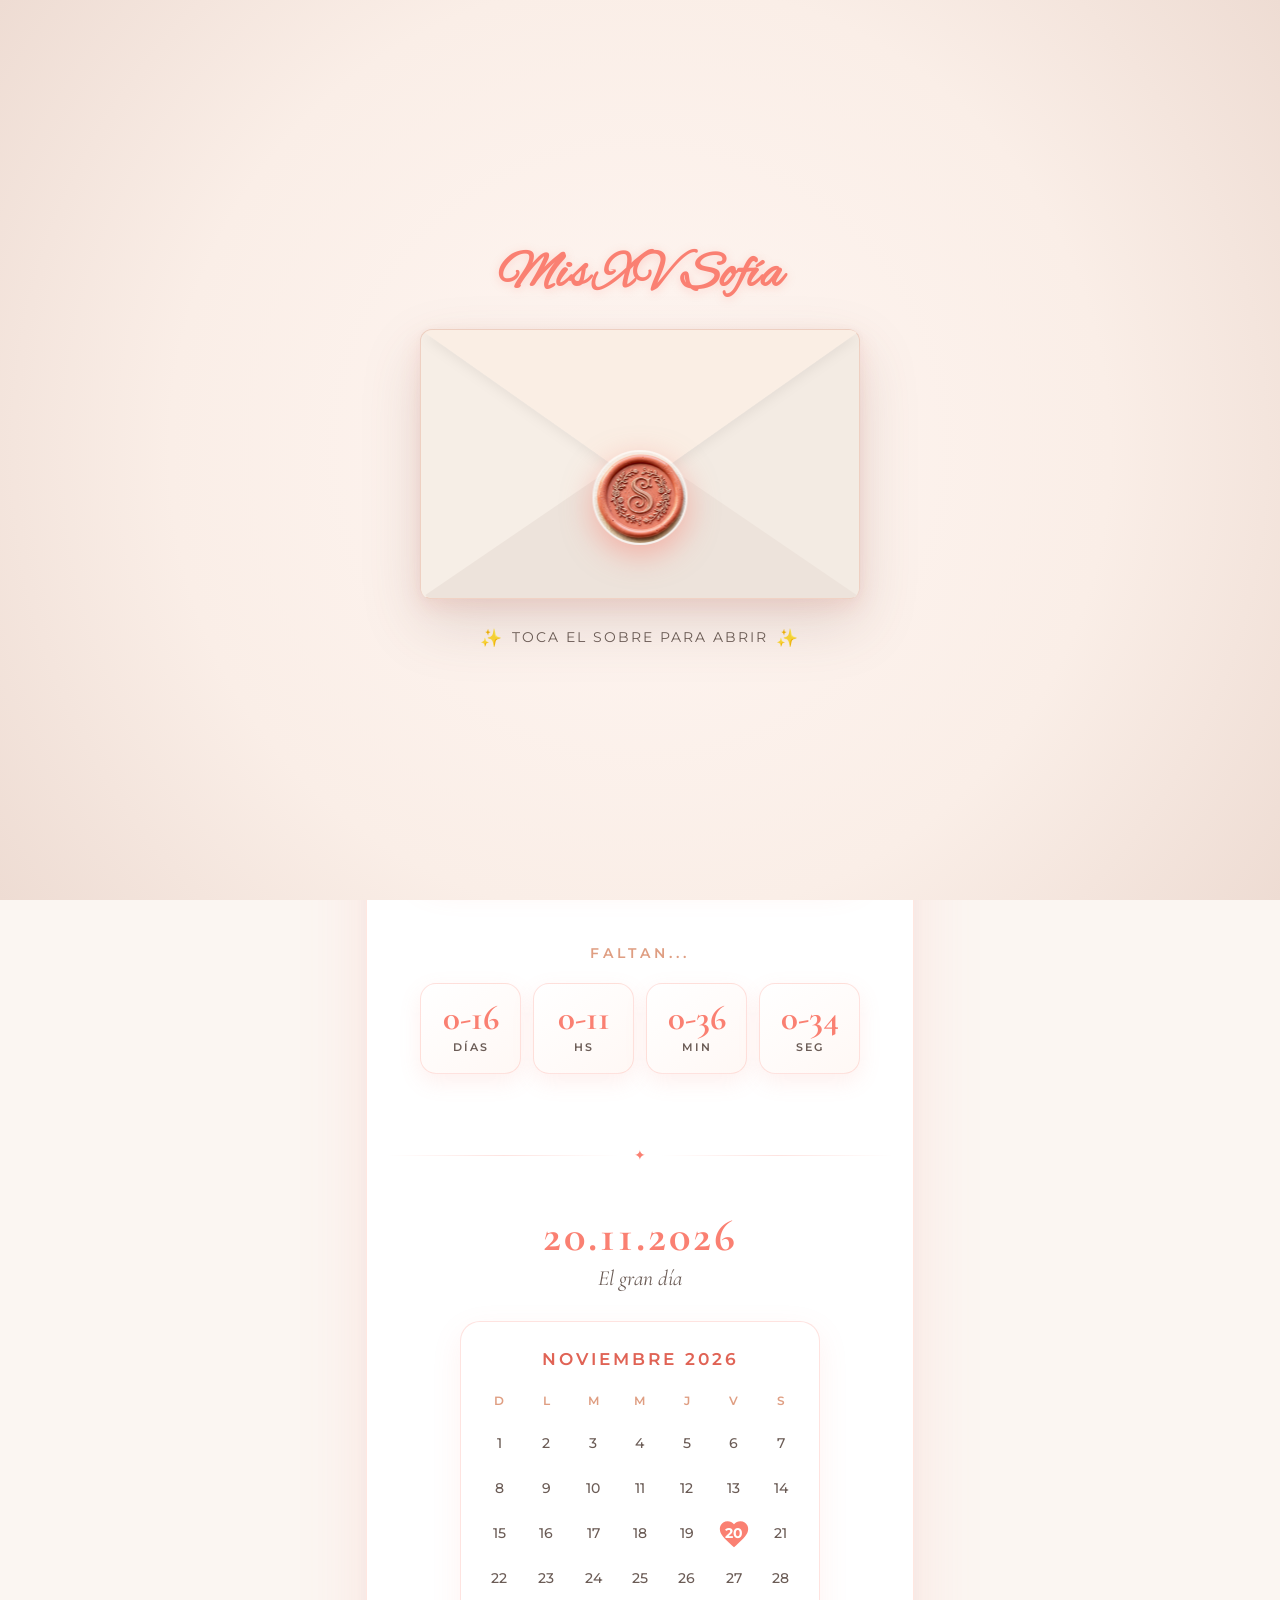
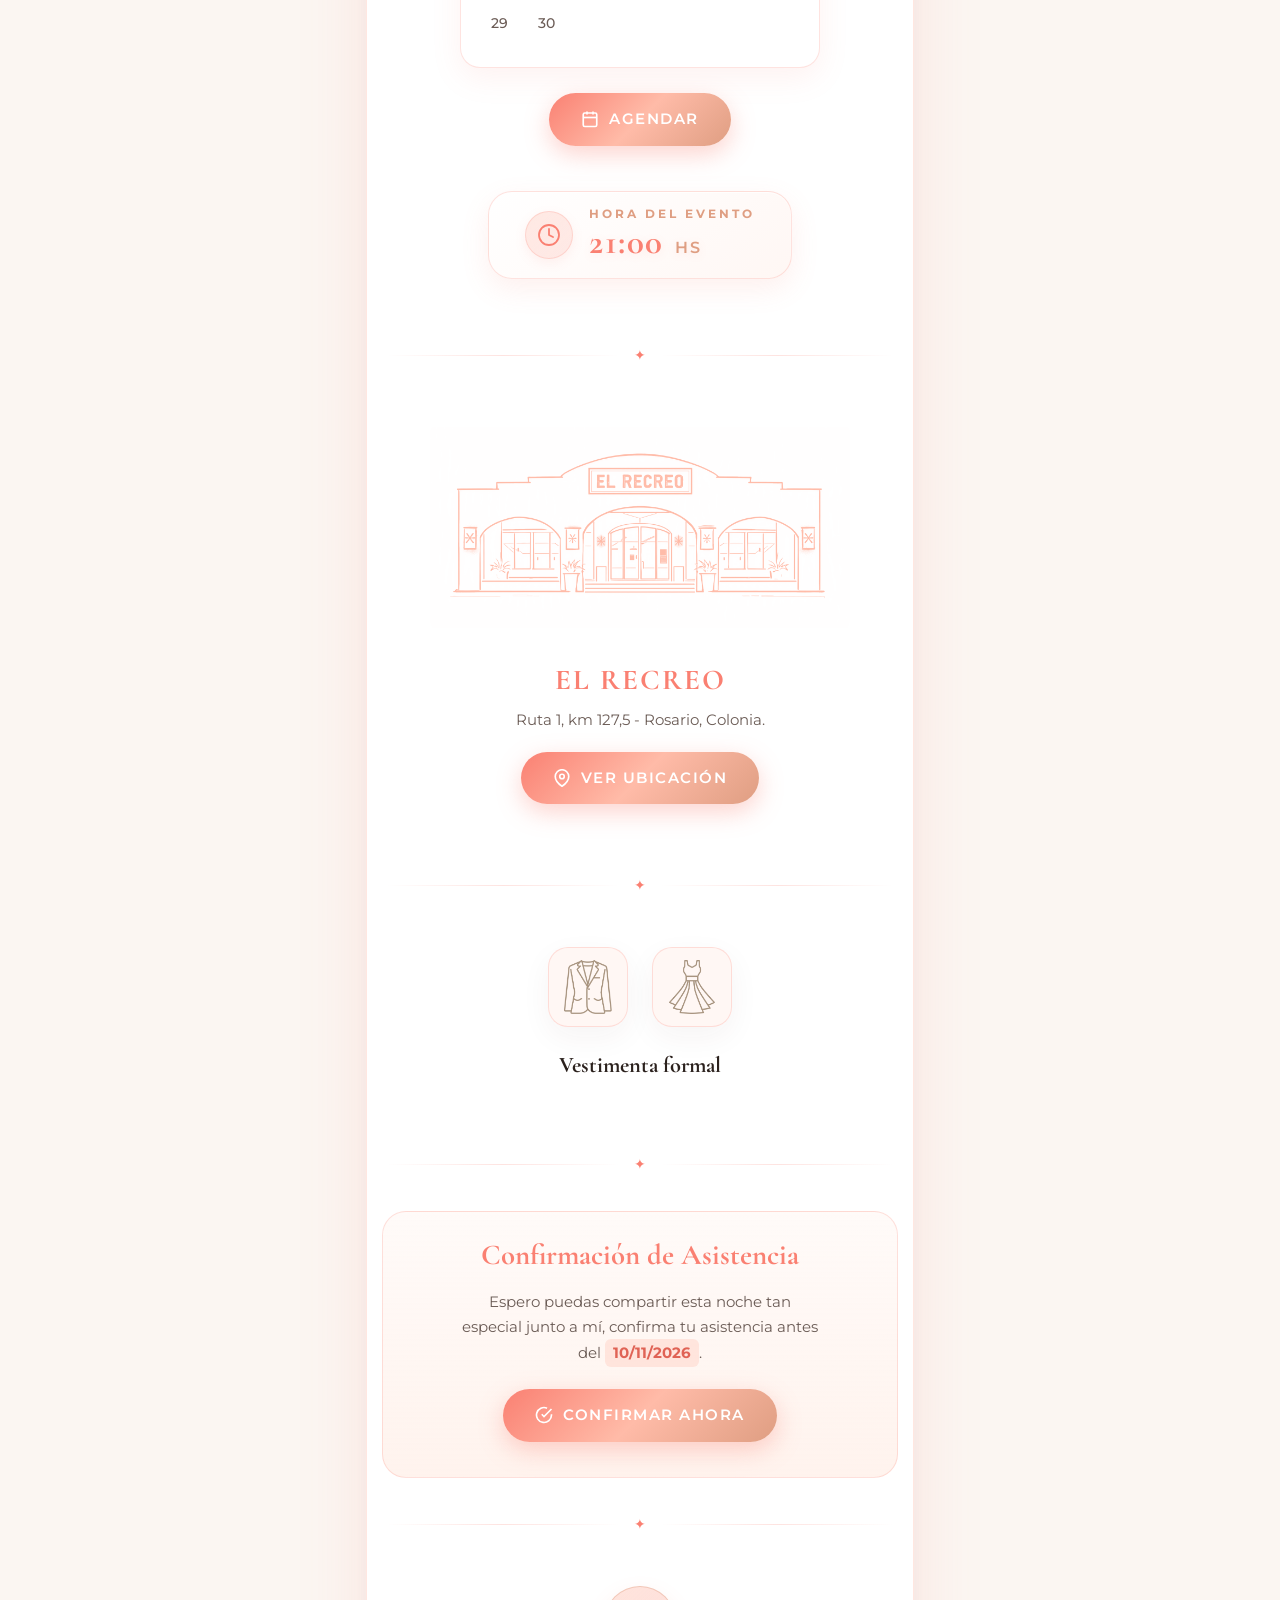
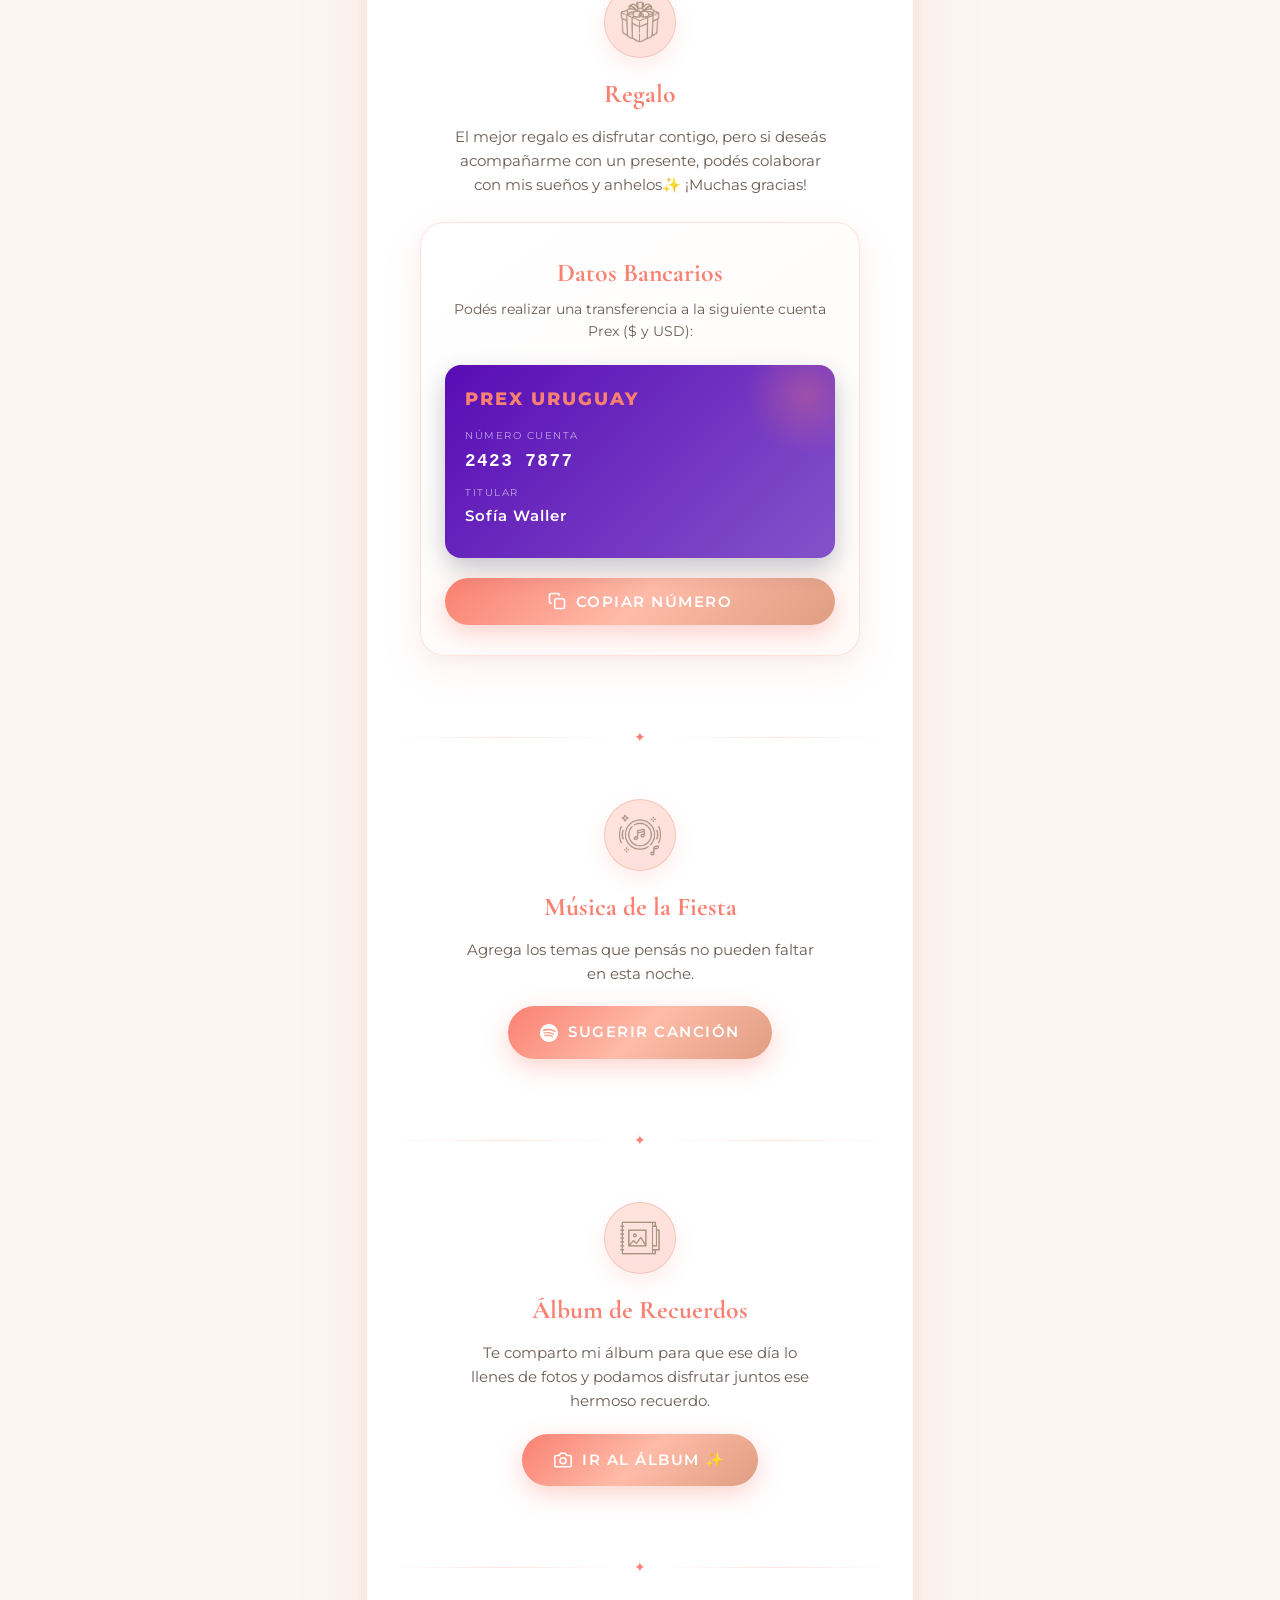
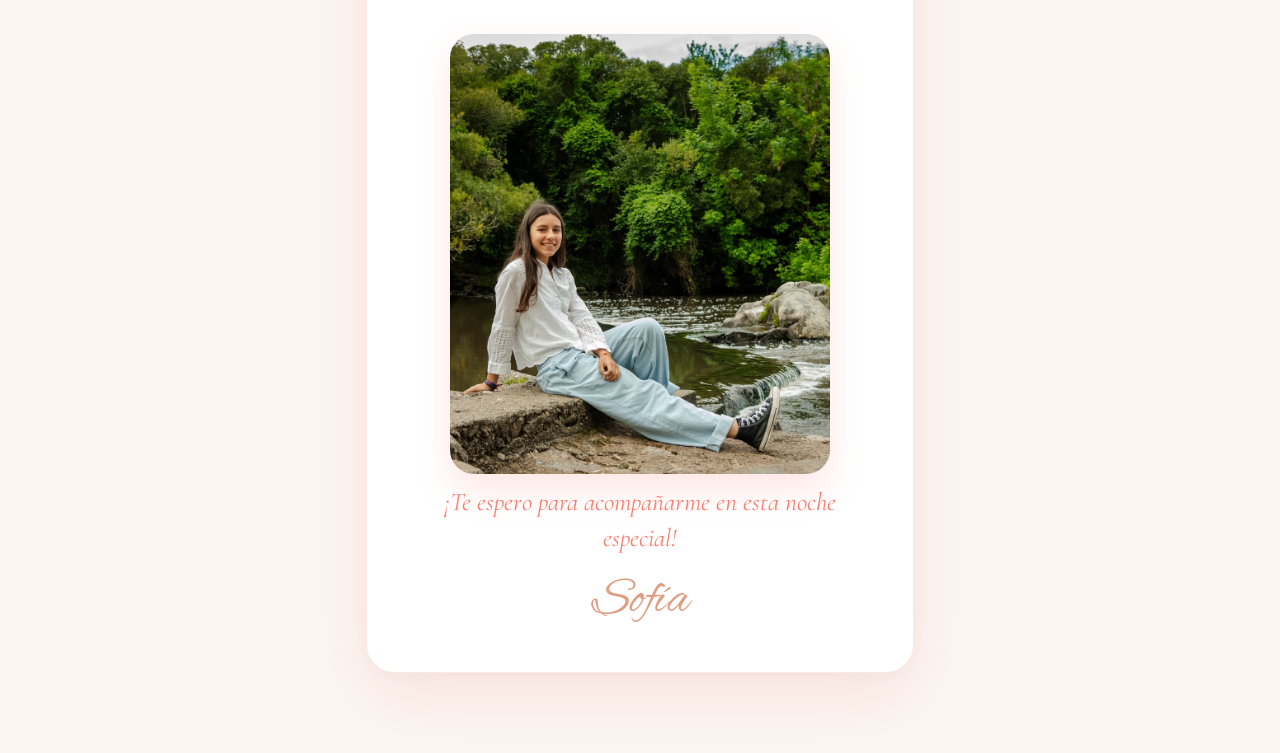
==== index.html @ f93e7692 "Preview" ====
<!DOCTYPE html>
<html lang="es">

<head>
    <meta charset="UTF-8">
    <meta name="viewport" content="width=device-width, initial-scale=1.0">
    <title>Mis XV Sofía | 20.11.2026</title>

    <meta name="description"
        content="Invitación digital para los 15 Años de Sofía - 20 de Noviembre de 2026 en EL RECREO, Rosario, Colonia.">
    <meta name="theme-color" content="#fa8072">

    <!-- //Gráfico del link para compartir en redes sociales -->
    <meta property="og:title" content="Mis XV Sofía | 20.11.2026">
    <meta property="og:description"
        content="Invitación digital para los 15 Años de Sofía - 20 de Noviembre de 2026 en EL RECREO, Rosario, Colonia.">
    <meta property="og:url" content="https://ailuu17.github.io/InvitacionXVSofi/">
    <meta property="og:image" content="https://ailuu17.github.io/InvitacionXVSofi/assets/img/preview.jpeg">
    <meta property="og:image:alt" content="Invitación de Mis XV Sofía">
    <meta property="og:type" content="website">
    <meta name="twitter:card" content="summary_large_image">
    <meta name="twitter:image" content="https://ailuu17.github.io/InvitacionXVSofi/assets/img/preview.jpeg">
    <meta name="twitter:image:alt" content="Invitación de Mis XV Sofía">

    <link rel="preconnect" href="https://fonts.googleapis.com">
    <link rel="preconnect" href="https://fonts.gstatic.com" crossorigin>
    <link
        href="https://fonts.googleapis.com/css2?family=Alex+Brush&family=Cormorant+Garamond:ital,wght@0,400;0,600;0,700;1,400;1,600&family=Montserrat:wght@300;400;500;600;700&display=swap"
        rel="stylesheet">

    <link rel="stylesheet" href="assets/css/animations.css">
    <link rel="stylesheet" href="assets/css/style.css">
</head>

<body>

    <canvas id="sparkles-canvas"></canvas>

    <audio id="bg-audio" loop preload="auto">
        <!-- //cambiar canción aquí -->
        <source src="assets/audio/musica.mp3" type="audio/mp3">
    </audio>

    <button class="floating-music-player" id="floating-music-btn" type="button" title="Reproducir música"
        aria-label="Reproducir música">
        <div class="music-disk-btn" id="music-disk">
            <!-- Icono personalizado de play (cuando está en pausa/detenido) -->
            <img src="assets/img/icono-musica_play.png" alt="Reproducir música" class="music-icon icon-play">
            <!-- Icono personalizado de pausa (cuando está reproduciendo) -->
            <img src="assets/img/icono-musica_pausa.png" alt="Pausar música" class="music-icon icon-pause">
        </div>
    </button>

    <div class="envelope-screen" id="envelope-screen">
        <div class="envelope-wrapper" id="envelope-wrapper">
            <h1 class="envelope-title">Mis XV Sofía</h1>

            <div class="envelope-body">
                <div class="envelope-left-pocket"></div>
                <div class="envelope-right-pocket"></div>
                <div class="envelope-bottom-pocket"></div>

                <div class="envelope-card-inside">
                    <h4>Sofía</h4>
                    <p>Mis 15 Años</p>
                </div>

                <div class="envelope-top-flap"></div>

                <div class="wax-seal-wrapper" id="wax-seal-btn" title="Toca para abrir la invitación">
                    <!-- //cambiar cera aquí -->
                    <img src="assets/img/wax-seal.jpg" alt="Sello de cera Sofía" class="wax-seal-img" id="wax-seal-img">
                </div>
            </div>

            <div class="envelope-tap-hint">
                <span class="icon">✨</span> Toca el sobre para abrir <span class="icon">✨</span>
            </div>
        </div>
    </div>

    <main class="invitation-wrapper" id="main-invitation">
        <div class="main-card">
            <section class="hero-section reveal">
                <div class="monogram-badge">S</div>
                <h2 class="hero-title-name">Sofía</h2>
                <div class="hero-subtitle-misxv">mis XV</div>

                <div class="emotional-quote-box">
                    <div class="quote-icon">“</div>
                    <p class="emotional-quote-text">
                        Hay momentos inolvidables que se atesoran en el corazón para siempre. Cada persona, cada
                        sonrisa, cada lágrima y cada abrazo formarán parte de mí.
                    </p>
                </div>

                <div class="closing-photo-frame collage-frame">
                    <div class="photo-collage-grid">
                        <div class="collage-item collage-left">
                            <img src="assets/img/sofia-4.jpeg" alt="Sofía" class="collage-photo"
                                id="quinceanera-photo-2">
                        </div>

                        <div class="collage-col-right">
                            <div class="collage-item collage-top-right">
                                <img src="assets/img/sofia-2.jpeg" alt="Sofía" class="collage-photo">
                            </div>

                            <div class="collage-item collage-bottom-right">
                                <img src="assets/img/sofia-3.jpeg" alt="Sofía" class="collage-photo">
                            </div>
                        </div>
                    </div>
                </div>
            </section>

            <section class="countdown-section reveal">
                <span class="section-label">FALTAN...</span>
                <div class="countdown-container">
                    <div class="countdown-box">
                        <div class="countdown-number" id="cd-days">00</div>
                        <div class="countdown-label">DÍAS</div>
                    </div>
                    <div class="countdown-box">
                        <div class="countdown-number" id="cd-hours">00</div>
                        <div class="countdown-label">HS</div>
                    </div>
                    <div class="countdown-box">
                        <div class="countdown-number" id="cd-minutes">00</div>
                        <div class="countdown-label">MIN</div>
                    </div>
                    <div class="countdown-box">
                        <div class="countdown-number" id="cd-seconds">00</div>
                        <div class="countdown-label">SEG</div>
                    </div>
                </div>
            </section>

            <div class="decorative-divider">
                <div class="divider-line"></div>
                <div class="divider-sparkle">✦</div>
                <div class="divider-line"></div>
            </div>

            <section class="date-section reveal">
                <div class="date-big-badge">20.11.2026</div>
                <div class="date-tagline">El gran día</div>

                <div class="calendar-card">
                    <div class="calendar-header">
                        <span>Noviembre 2026</span>
                    </div>
                    <div class="calendar-grid">
                        <div class="calendar-day-name">D</div>
                        <div class="calendar-day-name">L</div>
                        <div class="calendar-day-name">M</div>
                        <div class="calendar-day-name">M</div>
                        <div class="calendar-day-name">J</div>
                        <div class="calendar-day-name">V</div>
                        <div class="calendar-day-name">S</div>

                        <div class="calendar-day-num">1</div>
                        <div class="calendar-day-num">2</div>
                        <div class="calendar-day-num">3</div>
                        <div class="calendar-day-num">4</div>
                        <div class="calendar-day-num">5</div>
                        <div class="calendar-day-num">6</div>
                        <div class="calendar-day-num">7</div>

                        <div class="calendar-day-num">8</div>
                        <div class="calendar-day-num">9</div>
                        <div class="calendar-day-num">10</div>
                        <div class="calendar-day-num">11</div>
                        <div class="calendar-day-num">12</div>
                        <div class="calendar-day-num">13</div>
                        <div class="calendar-day-num">14</div>

                        <div class="calendar-day-num">15</div>
                        <div class="calendar-day-num">16</div>
                        <div class="calendar-day-num">17</div>
                        <div class="calendar-day-num">18</div>
                        <div class="calendar-day-num">19</div>
                        <div class="calendar-day-num event-highlight">
                            <svg class="heart-badge-icon" viewBox="0 0 24 24">
                                <path
                                    d="M12 21.35l-1.45-1.32C5.4 15.36 2 12.28 2 8.5 2 5.42 4.42 3 7.5 3c1.74 0 3.41.81 4.5 2.09C13.09 3.81 14.76 3 16.5 3 19.58 3 22 5.42 22 8.5c0 3.78-3.4 6.86-8.55 11.54L12 21.35z" />
                            </svg>
                            <span>20</span>
                        </div>
                        <div class="calendar-day-num">21</div>

                        <div class="calendar-day-num">22</div>
                        <div class="calendar-day-num">23</div>
                        <div class="calendar-day-num">24</div>
                        <div class="calendar-day-num">25</div>
                        <div class="calendar-day-num">26</div>
                        <div class="calendar-day-num">27</div>
                        <div class="calendar-day-num">28</div>

                        <div class="calendar-day-num">29</div>
                        <div class="calendar-day-num">30</div>
                        <div class="calendar-day-num empty"></div>
                        <div class="calendar-day-num empty"></div>
                        <div class="calendar-day-num empty"></div>
                        <div class="calendar-day-num empty"></div>
                        <div class="calendar-day-num empty"></div>
                    </div>
                </div>

                <!-- //cambiar link agendar aquí -->
                <a href="https://calendar.google.com/calendar/render?action=TEMPLATE&text=XV+de+Sof%C3%ADa&dates=20261121T000000Z/20261121T033000Z&details=%C2%A1Ir+a+compartir+y+disfrutar+los+XV+de+Sofi%21&location=Sal%C3%B3n+El+Recreo%2C+Departamento+de+Colonia"
                    target="_blank" rel="noopener noreferrer" class="btn-cta btn-luxury">
                    <svg viewBox="0 0 24 24" fill="none" stroke="currentColor" stroke-width="2">
                        <rect x="3" y="4" width="18" height="18" rx="2" ry="2"></rect>
                        <line x1="16" y1="2" x2="16" y2="6"></line>
                        <line x1="8" y1="2" x2="8" y2="6"></line>
                        <line x1="3" y1="10" x2="21" y2="10"></line>
                    </svg>
                    Agendar
                </a>
            </section>

            <section class="time-section reveal">
                <div class="time-card">
                    <span class="time-icon">
                        <svg viewBox="0 0 24 24" fill="none" stroke="currentColor" stroke-width="1.8"
                            stroke-linecap="round" stroke-linejoin="round">
                            <circle cx="12" cy="12" r="10"></circle>
                            <polyline points="12 6 12 12 16 14"></polyline>
                        </svg>
                    </span>
                    <div class="time-content">
                        <span class="time-label">HORA DEL EVENTO</span>
                        <span class="time-text">21:00 <small class="time-suffix">HS</small></span>
                    </div>
                </div>
            </section>

            <div class="decorative-divider">
                <div class="divider-line"></div>
                <div class="divider-sparkle">✦</div>
                <div class="divider-line"></div>
            </div>

            <section class="venue-section reveal">
                <div class="venue-image-frame">
                    <!-- //cambiar imagen de lugar aquí -->
                    <img src="assets/img/salon-el-recreo.png" alt="EL RECREO - Salón de Eventos" class="venue-image"
                        id="venue-img">
                </div>
                <h3 class="venue-name">EL RECREO</h3>
                <p class="venue-address">Ruta 1, km 127,5 - Rosario, Colonia.</p>

                <!-- //cambiar link ubicación aquí -->
                <a href="https://maps.app.goo.gl/3icYEw6hGhmHRyNU6" target="_blank" rel="noopener noreferrer"
                    class="btn-cta btn-luxury">
                    <svg viewBox="0 0 24 24" fill="none" stroke="currentColor" stroke-width="2">
                        <path d="M21 10c0 7-9 13-9 13s-9-6-9-13a9 9 0 0 1 18 0z"></path>
                        <circle cx="12" cy="10" r="3"></circle>
                    </svg>
                    Ver ubicación
                </a>
            </section>

            <div class="decorative-divider">
                <div class="divider-line"></div>
                <div class="divider-sparkle">✦</div>
                <div class="divider-line"></div>
            </div>

            <section class="dresscode-section reveal">
                <div class="dresscode-icons-container">
                    <div class="dresscode-icon-box" title="Traje formal masculino">
                        <!-- //cambiar icono vestimenta hombre aquí -->
                        <img src="assets/img/suit-icon.png" alt="Traje formal">
                    </div>
                    <div class="dresscode-icon-box" title="Vestido de noche femenino">
                        <!-- //cambiar icono vestimenta mujer aquí -->
                        <img src="assets/img/dress-icon.png" alt="Vestido formal">
                    </div>
                </div>

                <h3 class="dresscode-title">Vestimenta formal</h3>
            </section>

            <div class="decorative-divider">
                <div class="divider-line"></div>
                <div class="divider-sparkle">✦</div>
                <div class="divider-line"></div>
            </div>

            <section class="rsvp-section reveal">
                <h3 class="rsvp-title">Confirmación de Asistencia</h3>
                <p class="rsvp-text">
                    Espero puedas compartir esta noche tan especial junto a mí, confirma tu asistencia antes del
                    <span class="rsvp-date-badge">10/11/2026</span>.
                </p>

                <!-- //cambiar link formulario de confirmación aquí -->
                <a href="https://forms.gle/HsJdNU4WTvj3VzQi9" target="_blank" rel="noopener noreferrer"
                    class="btn-cta btn-luxury">
                    <svg viewBox="0 0 24 24" fill="none" stroke="currentColor" stroke-width="2">
                        <path d="M22 11.08V12a10 10 0 1 1-5.93-9.14"></path>
                        <polyline points="22 4 12 14.01 9 11.01"></polyline>
                    </svg>
                    Confirmar ahora
                </a>
            </section>

            <div class="decorative-divider">
                <div class="divider-line"></div>
                <div class="divider-sparkle">✦</div>
                <div class="divider-line"></div>
            </div>

            <section class="gift-section reveal">
                <div class="section-icon-circle">
                    <!-- //cambiar imagen regalo aquí -->
                    <img src="assets/img/gift-icon.png" alt="Regalo">
                </div>
                <h3 class="gift-title">Regalo</h3>
                <p class="gift-text">
                    El mejor regalo es disfrutar contigo, pero si deseás acompañarme con un presente, podés
                    colaborar
                    con mis
                    sueños y anhelos✨ ¡Muchas gracias!
                </p>

                <!-- //cambiar datos de tarjeta Prex aquí -->
                <div class="gift-card-box">
                    <h4 class="bank-data-title">Datos Bancarios</h4>
                    <p class="modal-subtitle">Podés realizar una transferencia a la siguiente cuenta Prex ($ y USD):
                    </p>

                    <div class="prex-card-display">
                        <!-- //cambiar datos de tarjeta Prex aquí -->
                        <div class="prex-logo-badge">PREX URUGUAY</div>

                        <div class="prex-data-row">
                            <div class="prex-data-label">Número Cuenta</div>
                            <div class="prex-data-value" id="prex-number-val">2423 7877</div>
                        </div>

                        <div class="prex-data-row">
                            <div class="prex-data-label">Titular</div>
                            <div class="prex-data-name" id="prex-holder-val">Sofía Waller</div>
                        </div>
                    </div>

                    <button type="button" class="btn-cta btn-luxury" id="copy-prex-btn" style="width: 100%;">
                        <svg viewBox="0 0 24 24" fill="none" stroke="currentColor" stroke-width="2">
                            <rect x="9" y="9" width="13" height="13" rx="2" ry="2"></rect>
                            <path d="M5 15H4a2 2 0 0 1-2-2V4a2 2 0 0 1 2-2h9a2 2 0 0 1 2 2v1"></path>
                        </svg>
                        Copiar Número
                    </button>
                </div>
            </section>

            <div class="decorative-divider">
                <div class="divider-line"></div>
                <div class="divider-sparkle">✦</div>
                <div class="divider-line"></div>
            </div>

            <section class="playlist-section reveal">
                <div class="section-icon-circle">
                    <!-- //cambiar imagen playlist aquí -->
                    <img src="assets/img/playlist-icon.png" alt="Playlist de la fiesta">
                </div>
                <h3 class="playlist-title">Música de la Fiesta</h3>
                <p class="playlist-text">
                    Agrega los temas que pensás no pueden faltar en esta noche.
                </p>

                <!-- //cambiar link spotify aquí -->
                <a href="https://open.spotify.com/playlist/3byeu3YA486eQCYFXdFaqg?si=IORxyryfRKqXU5vAkNqKtQ&utm_source=copy-link&pt=3434ca05da178892042ae02a3598bb25&pi=iq3TzMOzT92jP"
                    target="_blank" rel="noopener noreferrer" class="btn-cta btn-luxury">
                    <svg viewBox="0 0 24 24" fill="currentColor">
                        <path
                            d="M12 0C5.4 0 0 5.4 0 12s5.4 12 12 12 12-5.4 12-12S18.66 0 12 0zm5.521 17.34c-.24.359-.66.48-1.021.24-2.82-1.74-6.36-2.101-10.561-1.141-.418.122-.779-.179-.899-.539-.12-.421.18-.78.54-.9 4.56-1.021 8.52-.6 11.64 1.32.42.18.479.659.301 1.02zm1.44-3.3c-.301.42-.841.6-1.262.3-3.239-1.98-8.159-2.58-11.939-1.38-.479.12-1.02-.12-1.14-.6-.12-.48.12-1.021.6-1.141C9.6 9.9 15 10.561 18.72 12.84c.361.181.54.78.241 1.2zm.12-3.36C15.24 8.4 8.82 8.16 5.16 9.301c-.6.179-1.2-.181-1.38-.721-.18-.601.18-1.2.72-1.381 4.26-1.26 11.28-1.02 15.721 1.621.539.3.719 1.02.419 1.56-.299.421-1.02.599-1.559.3z" />
                    </svg>
                    Sugerir canción
                </a>
            </section>

            <div class="decorative-divider">
                <div class="divider-line"></div>
                <div class="divider-sparkle">✦</div>
                <div class="divider-line"></div>
            </div>

            <section class="album-section reveal">
                <div class="section-icon-circle">
                    <!-- //cambiar imagen álbum aquí -->
                    <img src="assets/img/album-icon.png" alt="Álbum de fotos">
                </div>
                <h3 class="album-title">Álbum de Recuerdos</h3>
                <p class="album-text">
                    Te comparto mi álbum para que ese día lo llenes de fotos y podamos disfrutar juntos ese hermoso
                    recuerdo.
                </p>

                <!-- //cambiar link del álbum aquí -->
                <a href="album/index.html" class="btn-cta btn-luxury" id="btn-open-album">
                    <svg viewBox="0 0 24 24" fill="none" stroke="currentColor" stroke-width="2">
                        <path d="M23 19a2 2 0 0 1-2 2H3a2 2 0 0 1-2-2V8a2 2 0 0 1 2-2h4l2-3h6l2 3h4a2 2 0 0 1 2 2z">
                        </path>
                        <circle cx="12" cy="13" r="4"></circle>
                    </svg>
                    Ir al Álbum ✨
                </a>
            </section>

            <div class="decorative-divider">
                <div class="divider-line"></div>
                <div class="divider-sparkle">✦</div>
                <div class="divider-line"></div>
            </div>

            <section class="closing-section reveal">
                <div class="quinceanera-photo-frame">
                    <!-- //cambiar foto quinceañera 1 aquí -->
                    <img src="assets/img/sofia-1.jpeg" alt="Sofía mis XV" class="quinceanera-photo"
                        id="quinceanera-photo-1">
                </div>

                <p class="closing-thanks-text">
                    ¡Te espero para acompañarme en esta noche especial!
                </p>

                <div class="closing-signature">
                    Sofía
                </div>
            </section>

        </div>
    </main>

    <div class="copy-toast" id="copy-toast">¡Copiado con éxito!</div>

    <script src="assets/js/countdown.js"></script>
    <script src="assets/js/main.js"></script>
</body>

</html>
---- assets/css/animations.css ----
/* ==========================================================================
   ANIMACIONES GLOBALES
   ========================================================================== */

/* Animación de apertura de la invitación (Fade out general) */
@keyframes fadeOutEnvelopeContainer {
  0% {
    opacity: 1;
    visibility: visible;
  }
  100% {
    opacity: 0;
    visibility: hidden;
  }
}

/* Animación click sello cera (Scale y Fade) */
@keyframes sealOpenClick {
  0% {
    transform: translateX(-50%) scale(1);
    opacity: 1;
  }
  50% {
    transform: translateX(-50%) scale(1.2);
    opacity: 0.8;
  }
  100% {
    transform: translateX(-50%) scale(0);
    opacity: 0;
  }
}

/* Latido suave del sello en estado normal */
@keyframes waxSealPulse {
  0% {
    transform: scale(1);
    box-shadow: 0 10px 30px rgba(250, 128, 114, 0.4);
  }
  50% {
    transform: scale(1.05);
    box-shadow: 0 15px 40px rgba(250, 128, 114, 0.6);
  }
  100% {
    transform: scale(1);
    box-shadow: 0 10px 30px rgba(250, 128, 114, 0.4);
  }
}

/* Flotación suave (Textos, hint, etc) */
@keyframes floatGentle {
  0% {
    transform: translateY(0);
  }
  50% {
    transform: translateY(-8px);
  }
  100% {
    transform: translateY(0);
  }
}

/* Revelado de secciones al hacer scroll */
.reveal {
  opacity: 0;
  transform: translateY(40px);
  transition: all 0.9s cubic-bezier(0.25, 1, 0.5, 1);
}

.reveal.active {
  opacity: 1;
  transform: translateY(0);
}

/* Latido del corazón en el calendario */
@keyframes heartPulse {
  0% { transform: translate(-50%, -50%) scale(1); }
  15% { transform: translate(-50%, -50%) scale(1.25); }
  30% { transform: translate(-50%, -50%) scale(1); }
  45% { transform: translate(-50%, -50%) scale(1.25); }
  60% { transform: translate(-50%, -50%) scale(1); }
  100% { transform: translate(-50%, -50%) scale(1); }
}

@keyframes heartGlow {
  0% { filter: drop-shadow(0 0 5px rgba(250, 128, 114, 0.5)); }
  50% { filter: drop-shadow(0 0 15px rgba(250, 128, 114, 0.9)); }
  100% { filter: drop-shadow(0 0 5px rgba(250, 128, 114, 0.5)); }
}

/* Animaciones del botón flotante de música */
@keyframes rotateVinyl {
  from { transform: rotate(0deg); }
  to { transform: rotate(360deg); }
}

@keyframes soundWave {
  0% { height: 4px; }
  50% { height: 16px; }
  100% { height: 4px; }
}
---- assets/css/style.css ----
/* ==========================================================================
   ESTILOS GENERALES Y DISEÑO DE ALTA GAMA - MIS XV SOFÍA
   Colores Principales: #ffbba8 (Peach suave) & #fa8072 (Salmón coral)
   ========================================================================== */

:root {
  --primary: #fa8072;
  --primary-light: #ffbba8;
  --primary-dark: #e06355;
  --primary-glow: rgba(250, 128, 114, 0.35);

  --rose-gold: #df9e82;
  --gold-accent: #cda26f;
  --gold-gradient: linear-gradient(135deg, #fa8072 0%, #ffbba8 50%, #df9e82 100%);

  --bg-page: #fbf6f2;
  --bg-card: #ffffff;
  --bg-glass: rgba(255, 255, 255, 0.92);
  --bg-envelope: #f6eee8;

  --text-main: #2b211d;
  --text-muted: #6b5c56;
  --text-light: #8e7c75;

  --border-delicate: rgba(250, 128, 114, 0.22);
  --border-gold: rgba(223, 158, 130, 0.4);

  --shadow-subtle: 0 10px 30px rgba(74, 44, 38, 0.05);
  --shadow-card: 0 18px 45px rgba(250, 128, 114, 0.12), 0 4px 15px rgba(0, 0, 0, 0.03);
  --shadow-float: 0 15px 35px rgba(250, 128, 114, 0.25);

  --font-serif: 'Cormorant Garamond', 'Playfair Display', Georgia, serif;
  --font-script: 'Alex Brush', 'Great Vibes', cursive;
  --font-sans: 'Montserrat', -apple-system, BlinkMacSystemFont, 'Segoe UI', Roboto, sans-serif;
}

/* Reset básico */
*,
*::before,
*::after {
  box-sizing: border-box;
  margin: 0;
  padding: 0;
}

html {
  scroll-behavior: smooth;
  font-size: 16px;
}

body {
  font-family: var(--font-sans);
  background-color: var(--bg-page);
  color: var(--text-main);
  line-height: 1.6;
  min-height: 100vh;
  position: relative;
  overflow-x: hidden;
  background-image:
    radial-gradient(circle at 10% 20%, rgba(255, 187, 168, 0.25) 0%, transparent 40%),
    radial-gradient(circle at 90% 80%, rgba(250, 128, 114, 0.2) 0%, transparent 40%);
  background-attachment: fixed;
}

/* Canvas de destellos y partículas de fondo */
#sparkles-canvas {
  position: fixed;
  top: 0;
  left: 0;
  width: 100%;
  height: 100%;
  pointer-events: none;
  z-index: 1;
}

/* ==========================================================================
   1. PÁGINA PRINCIPAL / SOBRE DE BIENVENIDA (ESTILO CARTA ANTIGUA)
   ========================================================================== */
.envelope-screen {
  position: fixed;
  top: 0;
  left: 0;
  width: 100vw;
  height: 100vh;
  z-index: 9999;
  display: flex;
  flex-direction: column;
  justify-content: center;
  align-items: center;
  background: radial-gradient(circle at center, #fff6f2 0%, #faeee7 60%, #eedcd3 100%);
  transition: opacity 1s cubic-bezier(0.4, 0, 0.2, 1), visibility 1s ease;
  perspective: 1200px;
  overflow: hidden;
  padding: 20px;
}

.envelope-wrapper {
  position: relative;
  width: 100%;
  max-width: 440px;
  cursor: pointer;
  perspective: 1200px;
  display: flex;
  flex-direction: column;
  align-items: center;
}

/* Texto de la portada: Únicamente "Mis XV Sofía" */
.envelope-title {
  font-family: var(--font-script);
  font-size: 3.2rem;
  color: var(--primary);
  text-align: center;
  margin-bottom: 25px;
  text-shadow: 0 2px 10px rgba(250, 128, 114, 0.25);
  letter-spacing: 1px;
  line-height: 1.1;
  animation: floatGentle 4s ease-in-out infinite;
}

/* Estructura 3D del sobre */
.envelope-body {
  position: relative;
  width: 100%;
  height: 270px;
  background: #fbf5ef;
  border-radius: 12px;
  box-shadow:
    0 25px 60px rgba(110, 75, 65, 0.18),
    0 8px 20px rgba(250, 128, 114, 0.15),
    inset 0 0 40px rgba(223, 158, 130, 0.2);
  border: 1px solid rgba(223, 158, 130, 0.4);
  transform-style: preserve-3d;
  overflow: visible;
}

/* Solapas internas del sobre */
.envelope-left-pocket {
  position: absolute;
  top: 0;
  left: 0;
  width: 0;
  height: 0;
  border-top: 135px solid transparent;
  border-bottom: 135px solid transparent;
  border-left: 215px solid #f6eee6;
  border-radius: 12px 0 0 12px;
  z-index: 3;
  filter: drop-shadow(2px 0 5px rgba(0, 0, 0, 0.03));
}

.envelope-right-pocket {
  position: absolute;
  top: 0;
  right: 0;
  width: 0;
  height: 0;
  border-top: 135px solid transparent;
  border-bottom: 135px solid transparent;
  border-right: 215px solid #f3ebe3;
  border-radius: 0 12px 12px 0;
  z-index: 3;
  filter: drop-shadow(-2px 0 5px rgba(0, 0, 0, 0.03));
}

.envelope-bottom-pocket {
  position: absolute;
  bottom: 0;
  left: 0;
  width: 0;
  height: 0;
  border-left: 220px solid transparent;
  border-right: 220px solid transparent;
  border-bottom: 150px solid #ede3db;
  border-radius: 0 0 12px 12px;
  z-index: 4;
}

/* Solapa triangular superior que se abre hacia arriba */
.envelope-top-flap {
  position: absolute;
  top: 0;
  left: 0;
  width: 0;
  height: 0;
  border-radius: 12px 12px 0 0;
  border-left: 220px solid transparent;
  border-right: 220px solid transparent;
  border-top: 155px solid #faeee4;
  transform-origin: top center;
  transition: transform 0.2s cubic-bezier(0.4, 0, 0.2, 1);
  z-index: 6;
  filter: drop-shadow(0 4px 6px rgba(0, 0, 0, 0.06));
}

.envelope-screen.opening .envelope-top-flap {
  transform: rotateX(180deg);
  z-index: 1;
}

/* Tarjeta interior que sale del sobre */
.envelope-card-inside {
  position: absolute;
  top: 15px;
  left: 50%;
  transform: translateX(-50%);
  width: 90%;
  height: 200px;
  background: #ffffff;
  border-radius: 8px;
  box-shadow: 0 5px 15px rgba(0, 0, 0, 0.08);
  border: 1px solid rgba(250, 128, 114, 0.3);
  z-index: 2;
  display: flex;
  flex-direction: column;
  justify-content: center;
  align-items: center;
  padding: 15px;
  text-align: center;
  transition: transform 0.9s cubic-bezier(0.16, 1, 0.3, 1) 0.3s;
}

.envelope-screen.opening .envelope-card-inside {
  transform: translateX(-50%) translateY(-140px);
}

.envelope-card-inside h4 {
  font-family: var(--font-script);
  font-size: 2.2rem;
  color: var(--primary);
}

.envelope-card-inside p {
  font-size: 0.85rem;
  color: var(--text-muted);
  letter-spacing: 2px;
  text-transform: uppercase;
}

/* Sello de Cera (Wax Seal) */
.wax-seal-wrapper {
  position: absolute;
  top: 120px;
  left: 50%;
  transform: translateX(-50%);
  z-index: 10;
  cursor: pointer;
  transition: transform 0.3s ease;
}

.wax-seal-img {
  width: 95px;
  height: 95px;
  border-radius: 50%;
  object-fit: cover;
  display: block;
  animation: waxSealPulse 3.5s infinite ease-in-out;
  border: 2px solid rgba(255, 255, 255, 0.5);
  box-shadow: 0 10px 30px rgba(250, 128, 114, 0.5);
  transition: transform 0.3s cubic-bezier(0.34, 1.56, 0.64, 1);
}

.wax-seal-wrapper:hover .wax-seal-img {
  transform: scale(1.12);
}

.envelope-screen.opening .wax-seal-wrapper {
  animation: sealOpenClick 0.6s forwards ease-in;
}

/* Pista visual para abrir */
.envelope-tap-hint {
  margin-top: 25px;
  font-size: 0.85rem;
  letter-spacing: 2px;
  text-transform: uppercase;
  color: var(--text-muted);
  display: flex;
  align-items: center;
  gap: 8px;
  animation: floatGentle 2.5s ease-in-out infinite;
}

.envelope-tap-hint span.icon {
  font-size: 1.1rem;
  color: var(--primary);
}

/* ==========================================================================
   2. CONTENEDOR PRINCIPAL DE LA INVITACIÓN
   ========================================================================== */
.invitation-wrapper {
  position: relative;
  z-index: 10;
  width: 100%;
  max-width: 580px;
  margin: 0 auto;
  padding: 20px 16px 80px 16px;
}

.main-card {
  background: var(--bg-card);
  border-radius: 28px;
  box-shadow:
    0 25px 70px rgba(250, 128, 114, 0.15),
    0 4px 20px rgba(0, 0, 0, 0.04);
  border: 1px solid rgba(255, 187, 168, 0.35);
  overflow: hidden;
  position: relative;
}

/* Adorno superior e inferior en degradé suave */
.main-card::before {
  content: '';
  position: absolute;
  top: 0;
  left: 0;
  right: 0;
  height: 6px;
  background: var(--gold-gradient);
}

/* ==========================================================================
   3. SECCIÓN 1: NOMBRE / MIS XV & FRASE EMOTIVA
   ========================================================================== */
.hero-section {
  text-align: center;
  padding: 45px 25px 35px 25px;
  position: relative;
}

.monogram-badge {
  display: inline-flex;
  align-items: center;
  justify-content: center;
  width: 48px;
  height: 48px;
  border-radius: 50%;
  background: linear-gradient(135deg, rgba(255, 187, 168, 0.3), rgba(250, 128, 114, 0.2));
  border: 1px solid var(--border-gold);
  color: var(--primary);
  font-family: var(--font-script);
  font-size: 1.8rem;
  margin-bottom: 12px;
}

.hero-title-name {
  font-family: var(--font-script);
  font-size: 4rem;
  color: var(--primary);
  line-height: 1;
  margin-bottom: 4px;
  letter-spacing: 1px;
}

.hero-subtitle-misxv {
  font-family: var(--font-serif);
  font-size: 1.25rem;
  letter-spacing: 6px;
  text-transform: uppercase;
  color: var(--rose-gold);
  font-weight: 600;
  margin-bottom: 24px;
}

/* Frase emotiva */
.emotional-quote-box {
  background: rgba(255, 246, 242, 0.7);
  border-radius: 18px;
  padding: 22px 20px;
  border: 1px dashed rgba(250, 128, 114, 0.35);
  margin: 0 auto 30px auto;
  position: relative;
}

.quote-icon {
  font-size: 1.4rem;
  color: var(--primary-light);
  line-height: 1;
  margin-bottom: 6px;
}

.emotional-quote-text {
  font-family: var(--font-serif);
  font-size: 1.15rem;
  font-style: italic;
  color: var(--text-muted);
  line-height: 1.7;
}

/* Foto 1 de Sofía integrada con degradados suaves y armónicos */
.quinceanera-photo-frame {
  position: relative;
  width: 100%;
  max-width: 380px;
  margin: 0 auto 10px auto;
  border-radius: 24px;
  overflow: hidden;
  box-shadow: 0 15px 35px rgba(250, 128, 114, 0.2);
}

.quinceanera-photo {
  width: 100%;
  height: 440px;
  object-fit: cover;
  object-position: center 20%;
  display: block;
  transition: transform 0.8s ease;
}

.quinceanera-photo-frame:hover .quinceanera-photo {
  transform: scale(1.03);
}

/* Separador elegante */
.decorative-divider {
  display: flex;
  align-items: center;
  justify-content: center;
  gap: 15px;
  margin: 35px 20px;
}

.divider-line {
  flex: 1;
  height: 1px;
  background: linear-gradient(90deg, transparent, var(--border-delicate), transparent);
}

.divider-sparkle {
  color: var(--primary);
  font-size: 0.9rem;
}

/* ==========================================================================
   4. SECCIÓN 2: FECHA + CALENDARIO + LINK AGENDAR
   ========================================================================== */
.date-section {
  text-align: center;
  padding: 10px 25px 35px 25px;
}

.date-big-badge {
  font-family: var(--font-serif);
  font-size: 2.8rem;
  font-weight: 700;
  color: var(--primary);
  letter-spacing: 3px;
  line-height: 1.1;
}

.date-tagline {
  font-family: var(--font-serif);
  font-size: 1.35rem;
  font-style: italic;
  color: var(--text-muted);
  margin-bottom: 25px;
}

/* Calendario del mes de Noviembre 2026 */
.calendar-card {
  background: #ffffff;
  border-radius: 20px;
  padding: 24px 18px;
  box-shadow: 0 10px 30px rgba(250, 128, 114, 0.1);
  border: 1px solid var(--border-delicate);
  max-width: 360px;
  margin: 0 auto 25px auto;
}

.calendar-header {
  font-family: var(--font-sans);
  font-weight: 600;
  font-size: 1.05rem;
  letter-spacing: 3px;
  text-transform: uppercase;
  color: var(--primary-dark);
  margin-bottom: 18px;
  display: flex;
  justify-content: center;
  align-items: center;
  gap: 8px;
}

.calendar-grid {
  display: grid;
  grid-template-columns: repeat(7, 1fr);
  gap: 6px;
  text-align: center;
}

.calendar-day-name {
  font-size: 0.75rem;
  font-weight: 600;
  color: var(--rose-gold);
  text-transform: uppercase;
  padding-bottom: 8px;
}

.calendar-day-num {
  font-size: 0.9rem;
  color: var(--text-muted);
  padding: 8px 0;
  border-radius: 8px;
  font-weight: 500;
  position: relative;
  display: flex;
  justify-content: center;
  align-items: center;
}

.calendar-day-num.empty {
  visibility: hidden;
}

/* Día 20 con corazón palpitante */
.calendar-day-num.event-highlight {
  color: #ffffff;
  font-weight: 700;
  z-index: 2;
}

.heart-badge-icon {
  position: absolute;
  top: 50%;
  left: 50%;
  transform: translate(-50%, -50%);
  width: 34px;
  height: 34px;
  z-index: -1;
  fill: var(--primary);
  animation: heartPulse 2.4s infinite ease-in-out, heartGlow 2.4s infinite ease-in-out;
}

/* ==========================================================================
   5. SECCIÓN 3: CUENTA REGRESIVA
   ========================================================================== */
.countdown-section {
  text-align: center;
  padding: 10px 20px 35px 20px;
}

.section-label {
  font-family: var(--font-sans);
  font-size: 0.85rem;
  letter-spacing: 4px;
  text-transform: uppercase;
  color: var(--rose-gold);
  font-weight: 600;
  margin-bottom: 18px;
  display: block;
}

.countdown-container {
  display: flex;
  justify-content: center;
  align-items: center;
  gap: 12px;
  max-width: 440px;
  margin: 0 auto;
}

.countdown-box {
  flex: 1;
  background: linear-gradient(145deg, #ffffff 0%, #fff8f5 100%);
  border-radius: 16px;
  padding: 16px 8px;
  box-shadow: 0 8px 22px rgba(250, 128, 114, 0.12);
  border: 1px solid var(--border-delicate);
  min-width: 70px;
  transition: transform 0.3s ease;
}

.countdown-box:hover {
  transform: translateY(-3px);
}

.countdown-number {
  font-family: var(--font-serif);
  font-size: 2.2rem;
  font-weight: 700;
  color: var(--primary);
  line-height: 1;
  margin-bottom: 4px;
}

.countdown-label {
  font-size: 0.7rem;
  letter-spacing: 2px;
  text-transform: uppercase;
  color: var(--text-muted);
  font-weight: 600;
}

/* ==========================================================================
   6. SECCIÓN 4: HORA DEL EVENTO
   ========================================================================== */
.time-section {
  text-align: center;
  padding: 10px 20px 30px 20px;
}

.time-card {
  display: inline-flex;
  align-items: center;
  justify-content: center;
  gap: 16px;
  background: linear-gradient(145deg, #ffffff 0%, #fff7f4 100%);
  border: 1px solid var(--border-delicate);
  padding: 16px 36px;
  border-radius: 24px;
  box-shadow: 0 10px 28px rgba(250, 128, 114, 0.12), inset 0 1px 0 rgba(255, 255, 255, 0.9);
  position: relative;
  transition: transform 0.3s ease, box-shadow 0.3s ease, border-color 0.3s ease;
  max-width: 90%;
}

.time-card:hover {
  transform: translateY(-3px);
  box-shadow: 0 14px 34px rgba(250, 128, 114, 0.18);
  border-color: rgba(250, 128, 114, 0.4);
}

.time-icon {
  width: 48px;
  height: 48px;
  min-width: 48px;
  border-radius: 50%;
  background: linear-gradient(135deg, rgba(255, 187, 168, 0.3) 0%, rgba(250, 128, 114, 0.15) 100%);
  border: 1px solid var(--border-delicate);
  display: flex;
  align-items: center;
  justify-content: center;
  color: var(--primary);
  box-shadow: 0 4px 12px rgba(250, 128, 114, 0.1);
  transition: transform 0.3s ease;
}

.time-card:hover .time-icon {
  transform: rotate(15deg) scale(1.05);
}

.time-icon svg {
  width: 24px;
  height: 24px;
  stroke: var(--primary);
}

.time-content {
  display: flex;
  flex-direction: column;
  align-items: flex-start;
  text-align: left;
}

.time-label {
  font-family: var(--font-sans);
  font-size: 0.72rem;
  letter-spacing: 3px;
  text-transform: uppercase;
  color: var(--rose-gold);
  font-weight: 700;
  line-height: 1.2;
  margin-bottom: 2px;
}

.time-text {
  font-family: var(--font-serif);
  font-size: 2.2rem;
  font-weight: 700;
  color: var(--primary);
  letter-spacing: 1.5px;
  line-height: 1.1;
  text-shadow: 0 2px 10px rgba(250, 128, 114, 0.15);
}

.time-suffix {
  font-family: var(--font-sans);
  font-size: 1rem;
  font-weight: 600;
  letter-spacing: 1.5px;
  color: var(--rose-gold);
  vertical-align: baseline;
  margin-left: 2px;
}

/* ==========================================================================
   7. SECCIÓN 5: LUGAR + LINK UBICACIÓN
   ========================================================================== */
.venue-section {
  text-align: center;
  padding: 15px 25px 35px 25px;
}

.venue-image-frame {
  width: 100%;
  max-width: 420px;
  height: 220px;
  border-radius: 20px;
  overflow: hidden;
  margin: 0 auto 20px auto;
}

.venue-image {
  width: 100%;
  height: 100%;
  object-fit: contain;
  transition: transform 0.6s ease;
}

.venue-image-frame:hover .venue-image {
  transform: scale(1.04);
}

.venue-name {
  font-family: var(--font-serif);
  font-size: 1.8rem;
  font-weight: 700;
  color: var(--primary);
  margin-bottom: 6px;
  letter-spacing: 2px;
}

.venue-address {
  font-size: 0.95rem;
  color: var(--text-muted);
  max-width: 340px;
  margin: 0 auto 20px auto;
  line-height: 1.5;
}

/* ==========================================================================
   8. SECCIÓN 6: VESTIMENTA / DRESS CODE
   ========================================================================== */
.dresscode-section {
  text-align: center;
  padding: 15px 25px 35px 25px;
}

.dresscode-icons-container {
  display: flex;
  justify-content: center;
  align-items: center;
  gap: 24px;
  margin-bottom: 20px;
}

.dresscode-icon-box {
  width: 80px;
  height: 80px;
  border-radius: 20px;
  background: rgba(255, 246, 242, 0.85);
  border: 1px solid var(--border-delicate);
  display: flex;
  align-items: center;
  justify-content: center;
  box-shadow: var(--shadow-subtle);
  padding: 12px;
  transition: transform 0.3s ease;
}

.dresscode-icon-box:hover {
  transform: translateY(-3px) scale(1.05);
}

.dresscode-icon-box img,
.dresscode-icon-box svg {
  width: 100%;
  height: 100%;
  object-fit: contain;
}

.dresscode-title {
  font-family: var(--font-serif);
  font-size: 1.4rem;
  font-weight: 700;
  color: var(--text-main);
}

/* ==========================================================================
   9. SECCIÓN 7: CONFIRMACIÓN DE ASISTENCIA (RSVP)
   ========================================================================== */
.rsvp-section {
  text-align: center;
  padding: 20px 25px 35px 25px;
  background: linear-gradient(180deg, rgba(255, 246, 242, 0.5) 0%, rgba(255, 238, 230, 0.7) 100%);
  border-radius: 24px;
  margin: 15px 15px 30px 15px;
  border: 1px solid var(--border-delicate);
}

.rsvp-title {
  font-family: var(--font-serif);
  font-size: 1.8rem;
  color: var(--primary);
  font-weight: 700;
  margin-bottom: 12px;
}

.rsvp-text {
  font-size: 0.95rem;
  color: var(--text-muted);
  max-width: 360px;
  margin: 0 auto 22px auto;
  line-height: 1.6;
}

.rsvp-date-badge {
  display: inline-block;
  font-weight: 700;
  color: var(--primary-dark);
  background: rgba(255, 187, 168, 0.3);
  padding: 2px 8px;
  border-radius: 6px;
}

/* ==========================================================================
   10. SECCIÓN 8: REGALO / COLECTIVO PREX
   ========================================================================== */
.gift-section {
  text-align: center;
  padding: 15px 25px 35px 25px;
}

.section-icon-circle {
  width: 72px;
  height: 72px;
  border-radius: 50%;
  background: linear-gradient(135deg, rgba(255, 187, 168, 0.4), rgba(250, 128, 114, 0.25));
  border: 1px solid var(--border-gold);
  display: flex;
  align-items: center;
  justify-content: center;
  margin: 0 auto 16px auto;
  padding: 14px;
  box-shadow: 0 8px 20px rgba(250, 128, 114, 0.15);
}

.section-icon-circle img,
.section-icon-circle svg {
  width: 100%;
  height: 100%;
  object-fit: contain;
}

.gift-title {
  font-family: var(--font-serif);
  font-size: 1.6rem;
  color: var(--primary);
  font-weight: 700;
  margin-bottom: 10px;
}

.gift-text {
  font-size: 0.95rem;
  color: var(--text-muted);
  max-width: 380px;
  margin: 0 auto 20px auto;
  line-height: 1.6;
}

/* ==========================================================================
   11. SECCIÓN 9: PLAYLIST SPOTIFY
   ========================================================================== */
.playlist-section {
  text-align: center;
  padding: 15px 25px 35px 25px;
}

.playlist-title {
  font-family: var(--font-serif);
  font-size: 1.6rem;
  color: var(--primary);
  font-weight: 700;
  margin-bottom: 10px;
}

.playlist-text {
  font-size: 0.95rem;
  color: var(--text-muted);
  max-width: 360px;
  margin: 0 auto 20px auto;
  line-height: 1.6;
}

/* ==========================================================================
   12. SECCIÓN 10: ÁLBUM DE FOTOS
   ========================================================================== */
.album-section {
  text-align: center;
  padding: 15px 25px 35px 25px;
}

.album-title {
  font-family: var(--font-serif);
  font-size: 1.6rem;
  color: var(--primary);
  font-weight: 700;
  margin-bottom: 10px;
}

.album-text {
  font-size: 0.95rem;
  color: var(--text-muted);
  max-width: 360px;
  margin: 0 auto 20px auto;
  line-height: 1.6;
}

/* ==========================================================================
   13. SECCIÓN 11: CIERRE Y FOTO 2 DE SOFÍA
   ========================================================================== */
.closing-section {
  text-align: center;
  padding: 20px 25px 45px 25px;
  position: relative;
}

.closing-photo-frame {
  width: 100%;
  max-width: 340px;
  height: 380px;
  border-radius: 24px;
  overflow: hidden;
  margin: 0 auto 30px auto;
  box-shadow: 0 15px 35px rgba(250, 128, 114, 0.2);
}

/* // cambiar collage-size acá */
.closing-photo-frame.collage-frame {
  max-width: 440px;
  /* cambiar collage-size acá */
  height: 420px;
  /* cambiar collage-size acá */
}

/* Collage de 3 fotos de Sofía */
.photo-collage-grid {
  display: flex;
  width: 100%;
  height: 100%;
  gap: 4px;
  background-color: #ffffff;
}

.collage-item {
  position: relative;
  overflow: hidden;
  background-color: #f7ede8;
}

.collage-left {
  flex: 0 0 calc(55% - 2px);
  width: calc(55% - 2px);
  height: 100%;
}

.collage-col-right {
  flex: 0 0 calc(45% - 2px);
  width: calc(45% - 2px);
  display: flex;
  flex-direction: column;
  gap: 4px;
  height: 100%;
}

.collage-top-right {
  flex: 0 0 calc(55% - 2px);
  height: calc(55% - 2px);
}

.collage-bottom-right {
  flex: 0 0 calc(45% - 2px);
  height: calc(45% - 2px);
}

.collage-photo {
  width: 100%;
  height: 100%;
  object-fit: cover;
  object-position: center;
  display: block;
  transition: transform 0.6s ease, filter 0.6s ease;
}

.closing-photo-frame:hover .collage-photo {
  transform: scale(1.04);
}

.closing-thanks-text {
  font-family: var(--font-serif);
  font-size: 1.6rem;
  font-style: italic;
  color: var(--primary);
  max-width: 400px;
  margin: 0 auto 20px auto;
  line-height: 1.4;
}

.closing-signature {
  font-family: var(--font-script);
  font-size: 3.2rem;
  color: var(--rose-gold);
  line-height: 1;
}

/* ==========================================================================
   14. ESTILOS DE BOTONES DE LUJO (CTA)
   ========================================================================== */
.btn-cta {
  display: inline-flex;
  align-items: center;
  justify-content: center;
  gap: 10px;
  background: var(--gold-gradient);
  color: #ffffff;
  font-family: var(--font-sans);
  font-size: 0.95rem;
  font-weight: 600;
  letter-spacing: 1.5px;
  text-transform: uppercase;
  padding: 14px 32px;
  border-radius: 50px;
  text-decoration: none;
  border: none;
  cursor: pointer;
  box-shadow: 0 8px 25px rgba(250, 128, 114, 0.35);
  transition: all 0.35s ease;
}

.btn-cta:hover {
  box-shadow: 0 12px 30px rgba(250, 128, 114, 0.5);
  color: #ffffff;
}

.btn-cta svg,
.btn-cta i,
.btn-cta img {
  width: 18px;
  height: 18px;
  stroke-width: 2.2;
  object-fit: contain;
}

/* ==========================================================================
   15. BOTÓN FLOTANTE DE MÚSICA (EN ESQUINA)
   ========================================================================== */
.floating-music-player {
  position: fixed;
  top: 24px;
  right: 24px;
  z-index: 1000;
  width: 72px;
  height: 72px;
  padding: 0;
  border-radius: 50%;
  background: var(--gold-gradient);
  border: 2px solid rgba(255, 255, 255, 0.95);
  box-shadow: 0 8px 24px rgba(250, 128, 114, 0.45);
  cursor: pointer;
  display: flex;
  align-items: center;
  justify-content: center;
  color: #ffffff;
  outline: none;
  transition: all 0.35s cubic-bezier(0.34, 1.56, 0.64, 1);
  animation: musicAttentionBounce 2.4s ease-in-out infinite;
}

.floating-music-player:hover {
  transform: scale(1.08);
  box-shadow: 0 10px 28px rgba(250, 128, 114, 0.6);
}

/* Reducir al tamaño compacto original cuando está sonando (icono de pausa) */
.floating-music-player.is-playing {
  width: 38px;
  height: 38px;
  border: 2px solid rgba(255, 255, 255, 0.9);
  box-shadow: 0 3px 12px rgba(250, 128, 114, 0.28);
  opacity: 0.92;
  animation: none;
}

.floating-music-player.is-playing:hover {
  transform: scale(1.08);
  opacity: 1;
}

.music-disk-btn {
  width: 100%;
  height: 100%;
  border-radius: 50%;
  display: flex;
  align-items: center;
  justify-content: center;
  overflow: hidden;
}

.music-disk-btn .music-icon {
  width: 100%;
  height: 100%;
  object-fit: cover;
  display: block;
  pointer-events: none;
  user-select: none;
}

.floating-music-player .icon-play {
  display: block;
}

.floating-music-player .icon-pause {
  display: none;
}

.floating-music-player.is-playing .icon-play {
  display: none;
}

.floating-music-player.is-playing .icon-pause {
  display: block;
}

/* Animación sutil y atractiva cuando está pausado para llamar la atención */
@keyframes musicAttentionBounce {

  0%,
  100% {
    transform: translateY(0) scale(1) rotate(0deg);
    box-shadow: 0 6px 20px rgba(250, 128, 114, 0.4);
  }

  20% {
    transform: translateY(-4px) scale(1.05) rotate(-3deg);
    box-shadow: 0 10px 24px rgba(250, 128, 114, 0.55);
  }

  35% {
    transform: translateY(0) scale(1.02) rotate(2deg);
    box-shadow: 0 7px 20px rgba(250, 128, 114, 0.45);
  }

  45% {
    transform: translateY(-2px) scale(1.04) rotate(-1deg);
    box-shadow: 0 9px 22px rgba(250, 128, 114, 0.5);
  }

  55% {
    transform: translateY(0) scale(1) rotate(0deg);
    box-shadow: 0 6px 20px rgba(250, 128, 114, 0.4);
  }
}

/* ==========================================================================
   16. TARJETA DE DATOS BANCARIOS (REGALO / PREX)
   ========================================================================== */
.gift-card-box {
  background: linear-gradient(145deg, #ffffff 0%, #fffbf9 100%);
  max-width: 440px;
  margin: 24px auto 0 auto;
  border-radius: 24px;
  padding: 30px 24px;
  box-shadow: 0 14px 40px rgba(250, 128, 114, 0.12), 0 4px 15px rgba(0, 0, 0, 0.03);
  border: 1px solid var(--border-delicate);
  text-align: center;
}

.bank-data-title {
  font-family: var(--font-serif);
  font-size: 1.6rem;
  color: var(--primary);
  text-align: center;
  margin-bottom: 6px;
  font-weight: 700;
}

.modal-subtitle {
  font-size: 0.85rem;
  color: var(--text-muted);
  text-align: center;
  margin-bottom: 22px;
}

/* Tarjeta visual de datos Prex */
.prex-card-display {
  background: linear-gradient(135deg, #580cb5 0%, #510ab5b3 100%);
  border-radius: 16px;
  padding: 20px;
  color: #ffffff;
  margin-bottom: 20px;
  box-shadow: 0 10px 25px rgba(27, 32, 56, 0.25);
  position: relative;
  overflow: hidden;
  text-align: left;
}

.prex-card-display::before {
  content: '';
  position: absolute;
  top: -30px;
  right: -30px;
  width: 120px;
  height: 120px;
  background: radial-gradient(circle, rgba(250, 128, 114, 0.3) 0%, transparent 70%);
  border-radius: 50%;
}

.prex-logo-badge {
  font-size: 1.1rem;
  font-weight: 800;
  letter-spacing: 2px;
  color: #fa8072;
  margin-bottom: 15px;
}

.prex-data-row {
  margin-bottom: 10px;
}

.prex-data-label {
  font-size: 0.65rem;
  text-transform: uppercase;
  letter-spacing: 1.5px;
  color: rgba(255, 255, 255, 0.6);
  margin-bottom: 2px;
}

.prex-data-value {
  font-family: 'Courier New', Courier, monospace;
  font-size: 1.1rem;
  font-weight: 700;
  letter-spacing: 1.5px;
}

.prex-data-name {
  font-size: 0.95rem;
  font-weight: 600;
  letter-spacing: 1px;
}

.copy-toast {
  position: fixed;
  bottom: 90px;
  left: 50%;
  transform: translateX(-50%) translateY(30px);
  background: var(--text-main);
  color: #ffffff;
  padding: 10px 22px;
  border-radius: 30px;
  font-size: 0.85rem;
  font-weight: 600;
  box-shadow: 0 8px 25px rgba(0, 0, 0, 0.3);
  opacity: 0;
  visibility: hidden;
  transition: all 0.3s ease;
  z-index: 10001;
}

.copy-toast.show {
  transform: translateX(-50%) translateY(0);
  opacity: 1;
  visibility: visible;
}

/* ==========================================================================
   17. RESPONSIVE ADAPTATIONS
   ========================================================================== */
@media (max-width: 480px) {
  .envelope-title {
    font-size: 2.6rem;
  }

  .envelope-body {
    height: 230px;
  }

  .envelope-left-pocket {
    border-top: 115px solid transparent;
    border-bottom: 115px solid transparent;
    border-left: 175px solid #f6eee6;
  }

  .envelope-right-pocket {
    border-top: 115px solid transparent;
    border-bottom: 115px solid transparent;
    border-right: 175px solid #f3ebe3;
  }

  .envelope-bottom-pocket {
    border-left: 175px solid transparent;
    border-right: 175px solid transparent;
    border-bottom: 125px solid #ede3db;
  }

  .envelope-top-flap {
    border-left: 175px solid transparent;
    border-right: 175px solid transparent;
    border-top: 130px solid #faeee4;
  }

  .wax-seal-img {
    width: 80px;
    height: 80px;
  }

  .wax-seal-wrapper {
    top: 100px;
  }

  .hero-title-name {
    font-size: 3.2rem;
  }

  .date-big-badge {
    font-size: 2.3rem;
  }

  .countdown-container {
    gap: 6px;
  }

  .countdown-box {
    min-width: 60px;
    padding: 12px 4px;
  }

  .countdown-number {
    font-size: 1.8rem;
  }

  .floating-music-player {
    top: 16px;
    right: 16px;
    width: 62px;
    height: 62px;
  }

  .floating-music-player.is-playing {
    width: 34px;
    height: 34px;
  }

  .time-card {
    padding: 14px 22px;
    gap: 12px;
  }

  .time-text {
    font-size: 1.9rem;
  }

  .time-icon {
    width: 42px;
    height: 42px;
    min-width: 42px;
  }

  .time-icon svg {
    width: 20px;
    height: 20px;
  }
}
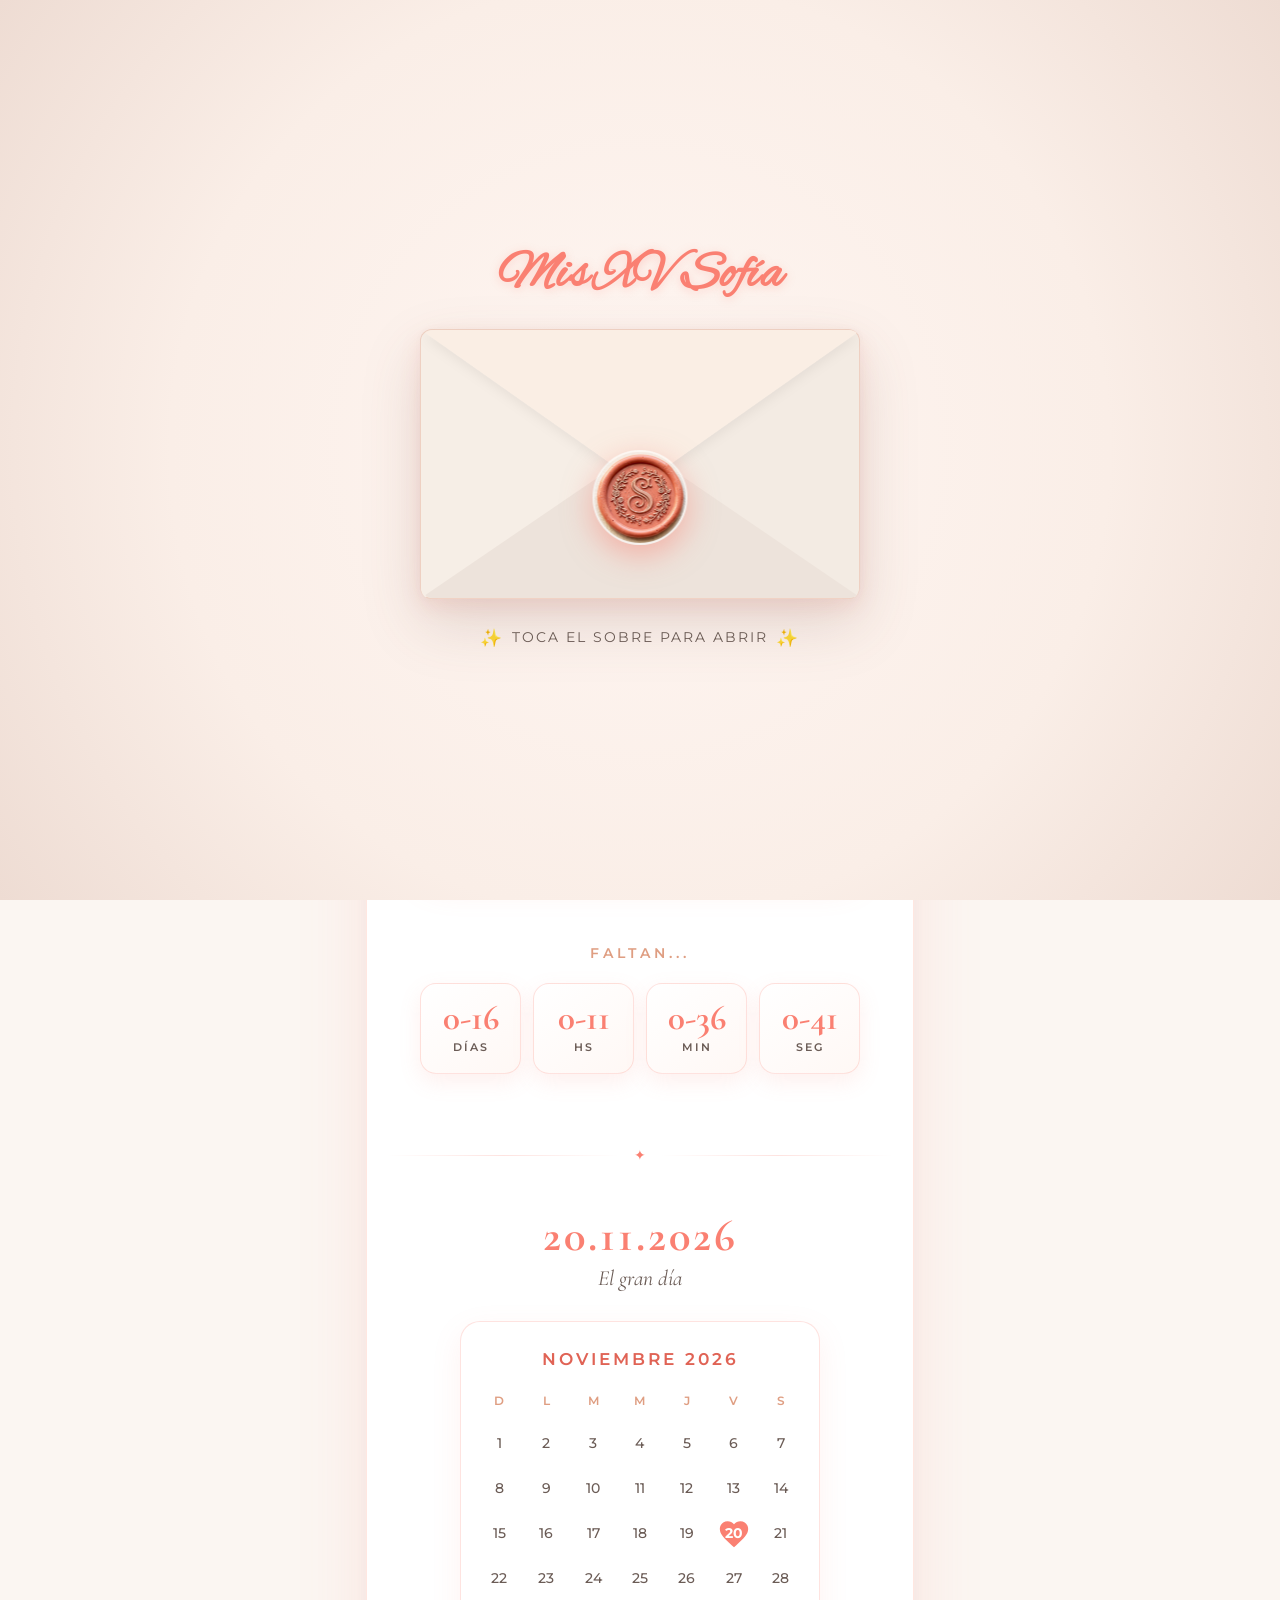
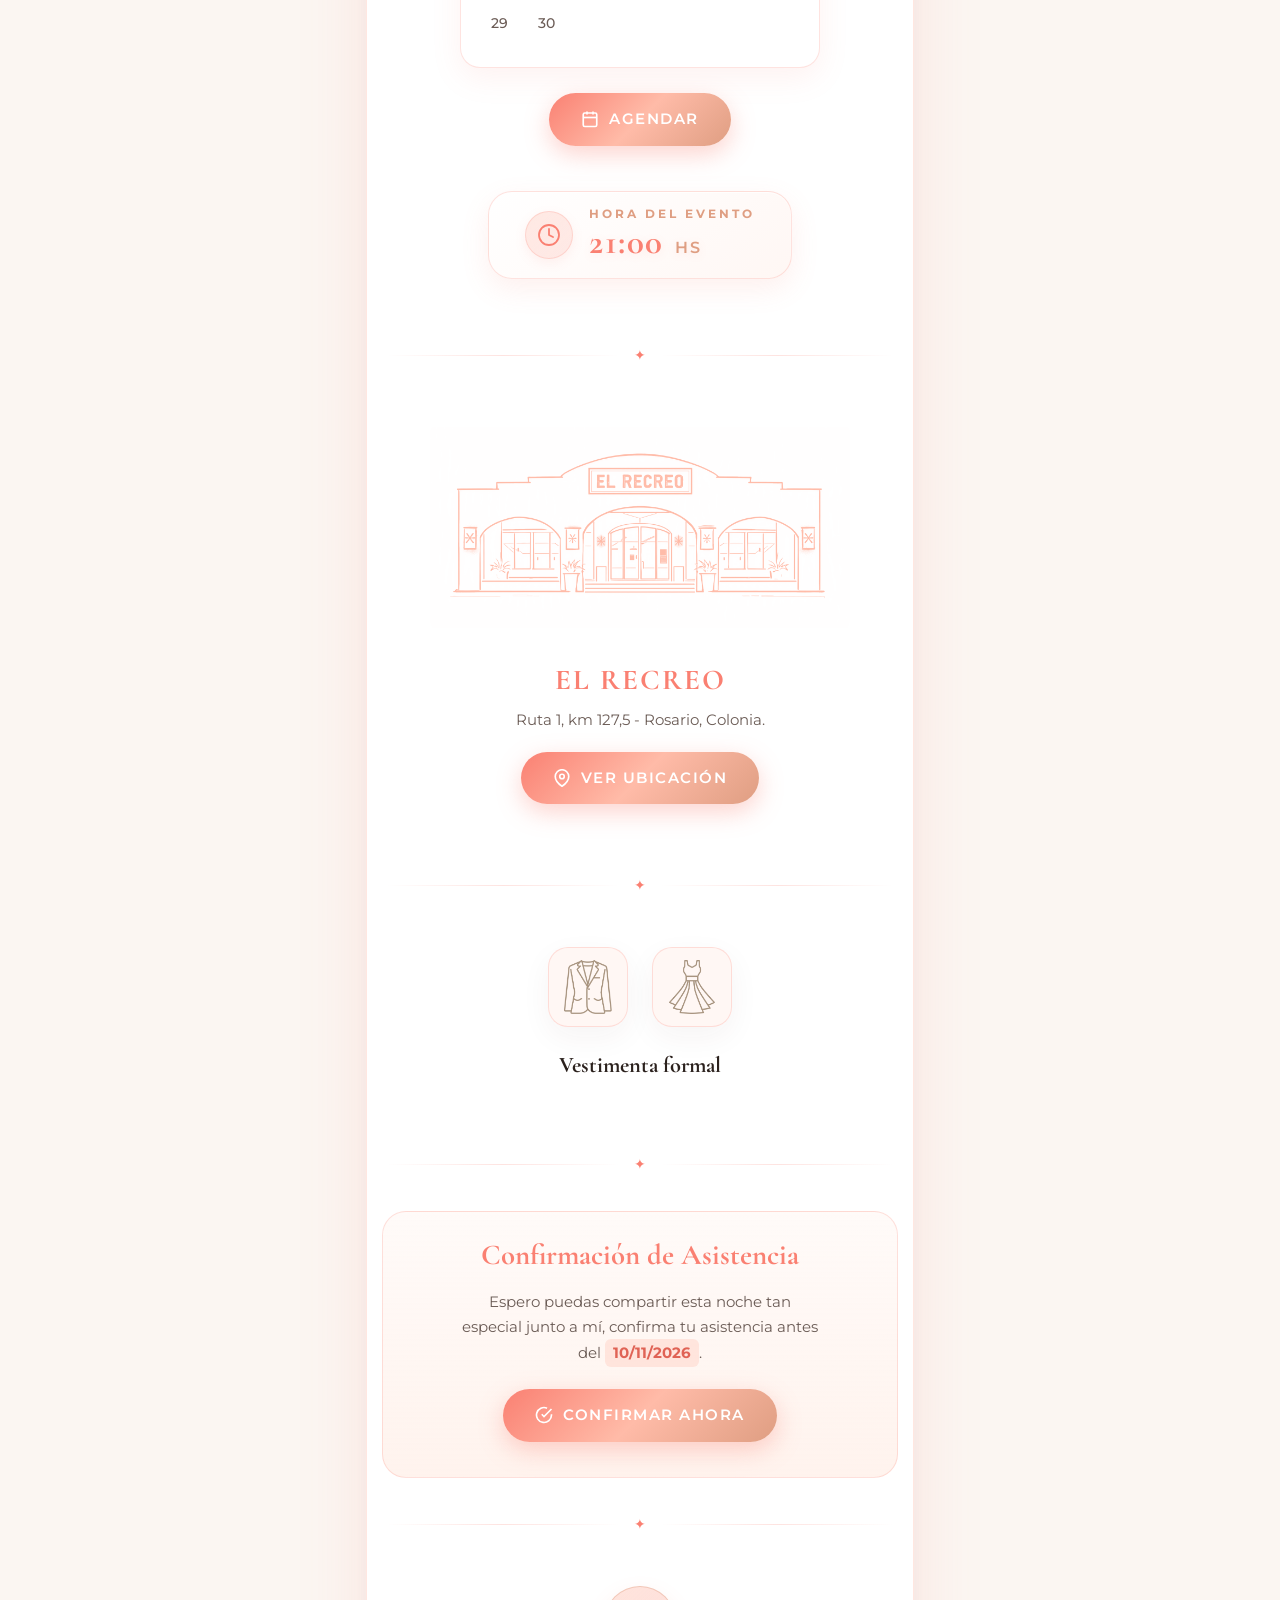
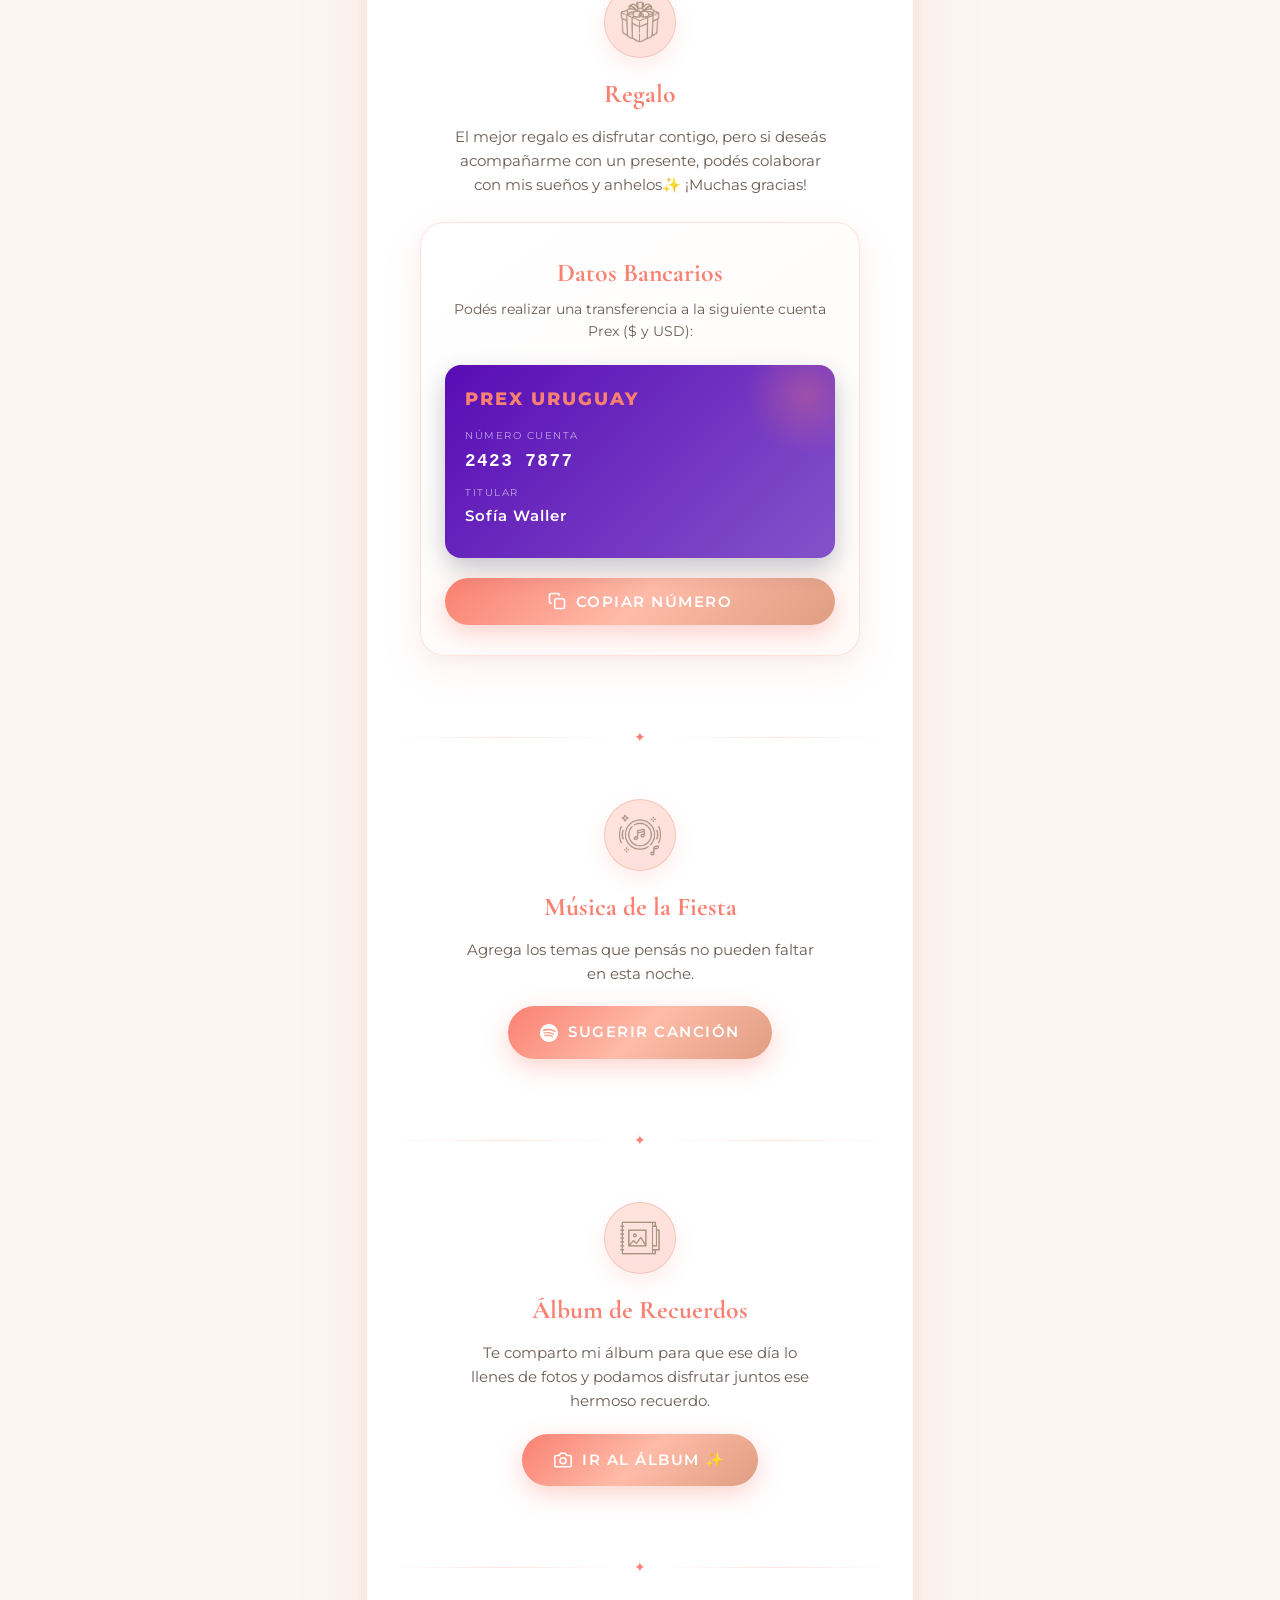
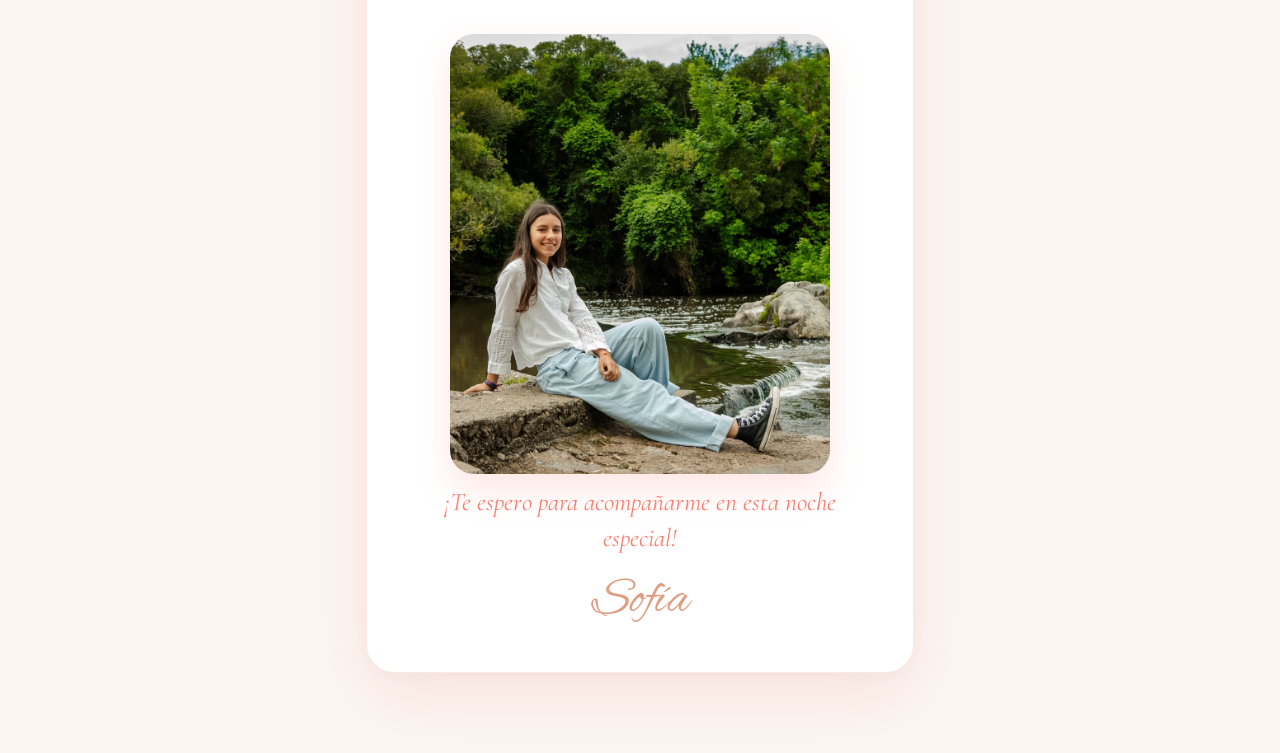
==== commit 6f93e626: "Preview2" ====
--- a/index.html
+++ b/index.html
@@ -7,13 +7,13 @@
     <title>Mis XV Sofía | 20.11.2026</title>
 
     <meta name="description"
-        content="Invitación digital para los 15 Años de Sofía - 20 de Noviembre de 2026 en EL RECREO, Rosario, Colonia.">
+        content="Invitación 15 Años Sofía - 20 de Noviembre.">
     <meta name="theme-color" content="#fa8072">
 
     <!-- //Gráfico del link para compartir en redes sociales -->
     <meta property="og:title" content="Mis XV Sofía | 20.11.2026">
     <meta property="og:description"
-        content="Invitación digital para los 15 Años de Sofía - 20 de Noviembre de 2026 en EL RECREO, Rosario, Colonia.">
+        content="Invitación 15 Años Sofía - 20 de Noviembre.">
     <meta property="og:url" content="https://ailuu17.github.io/InvitacionXVSofi/">
     <meta property="og:image" content="https://ailuu17.github.io/InvitacionXVSofi/assets/img/preview.jpeg">
     <meta property="og:image:alt" content="Invitación de Mis XV Sofía">
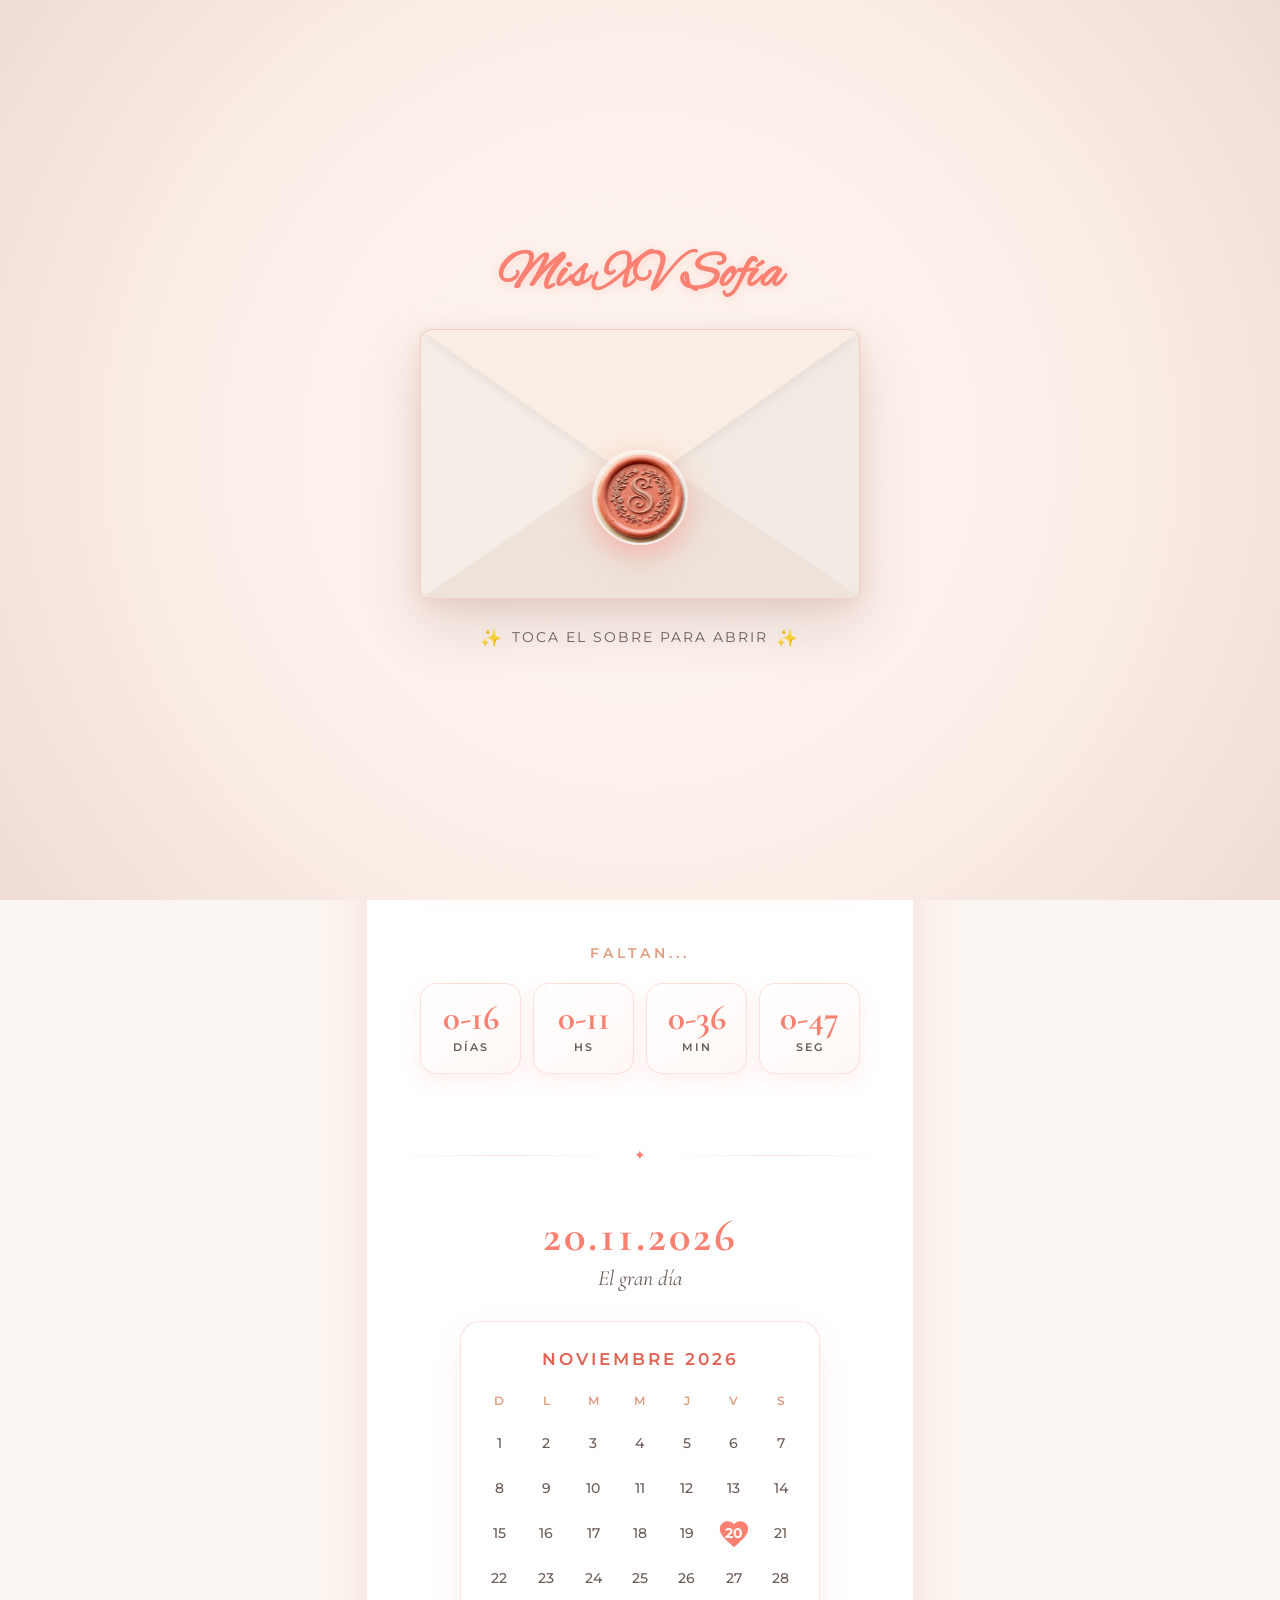
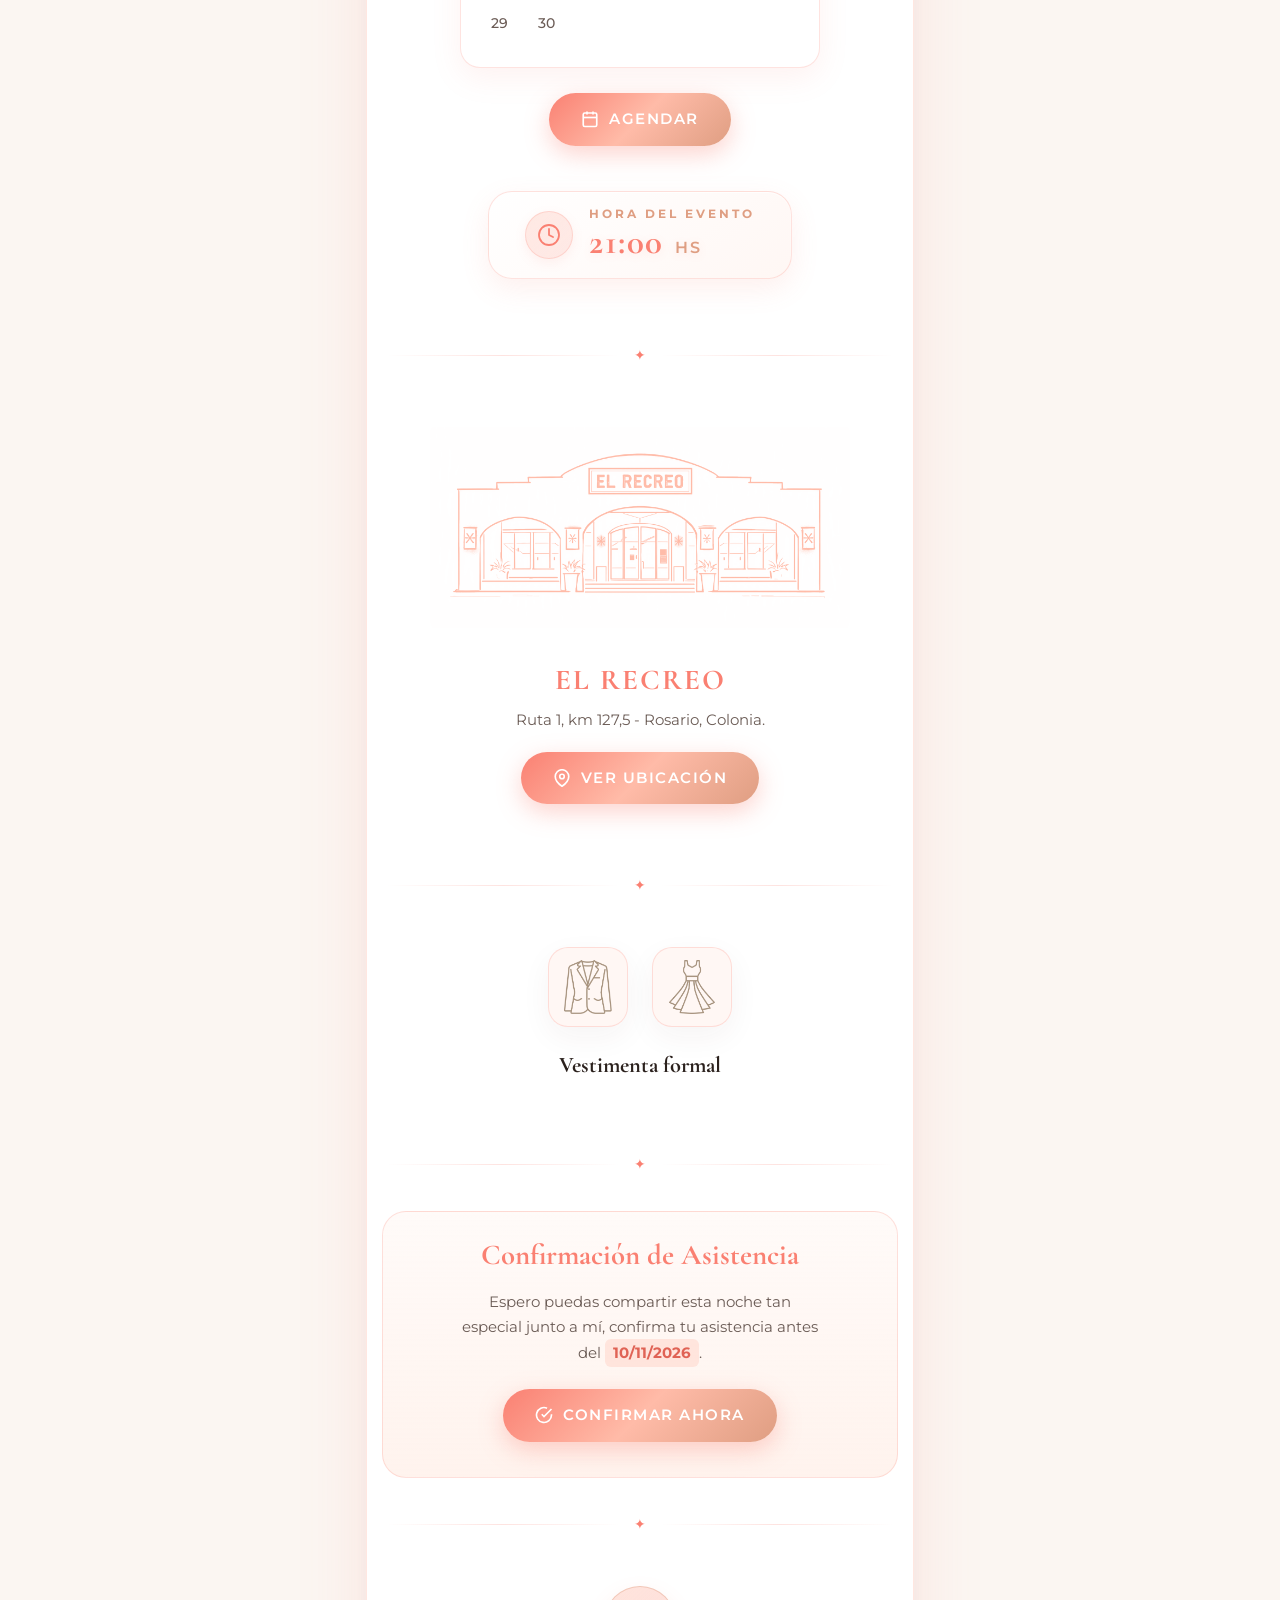
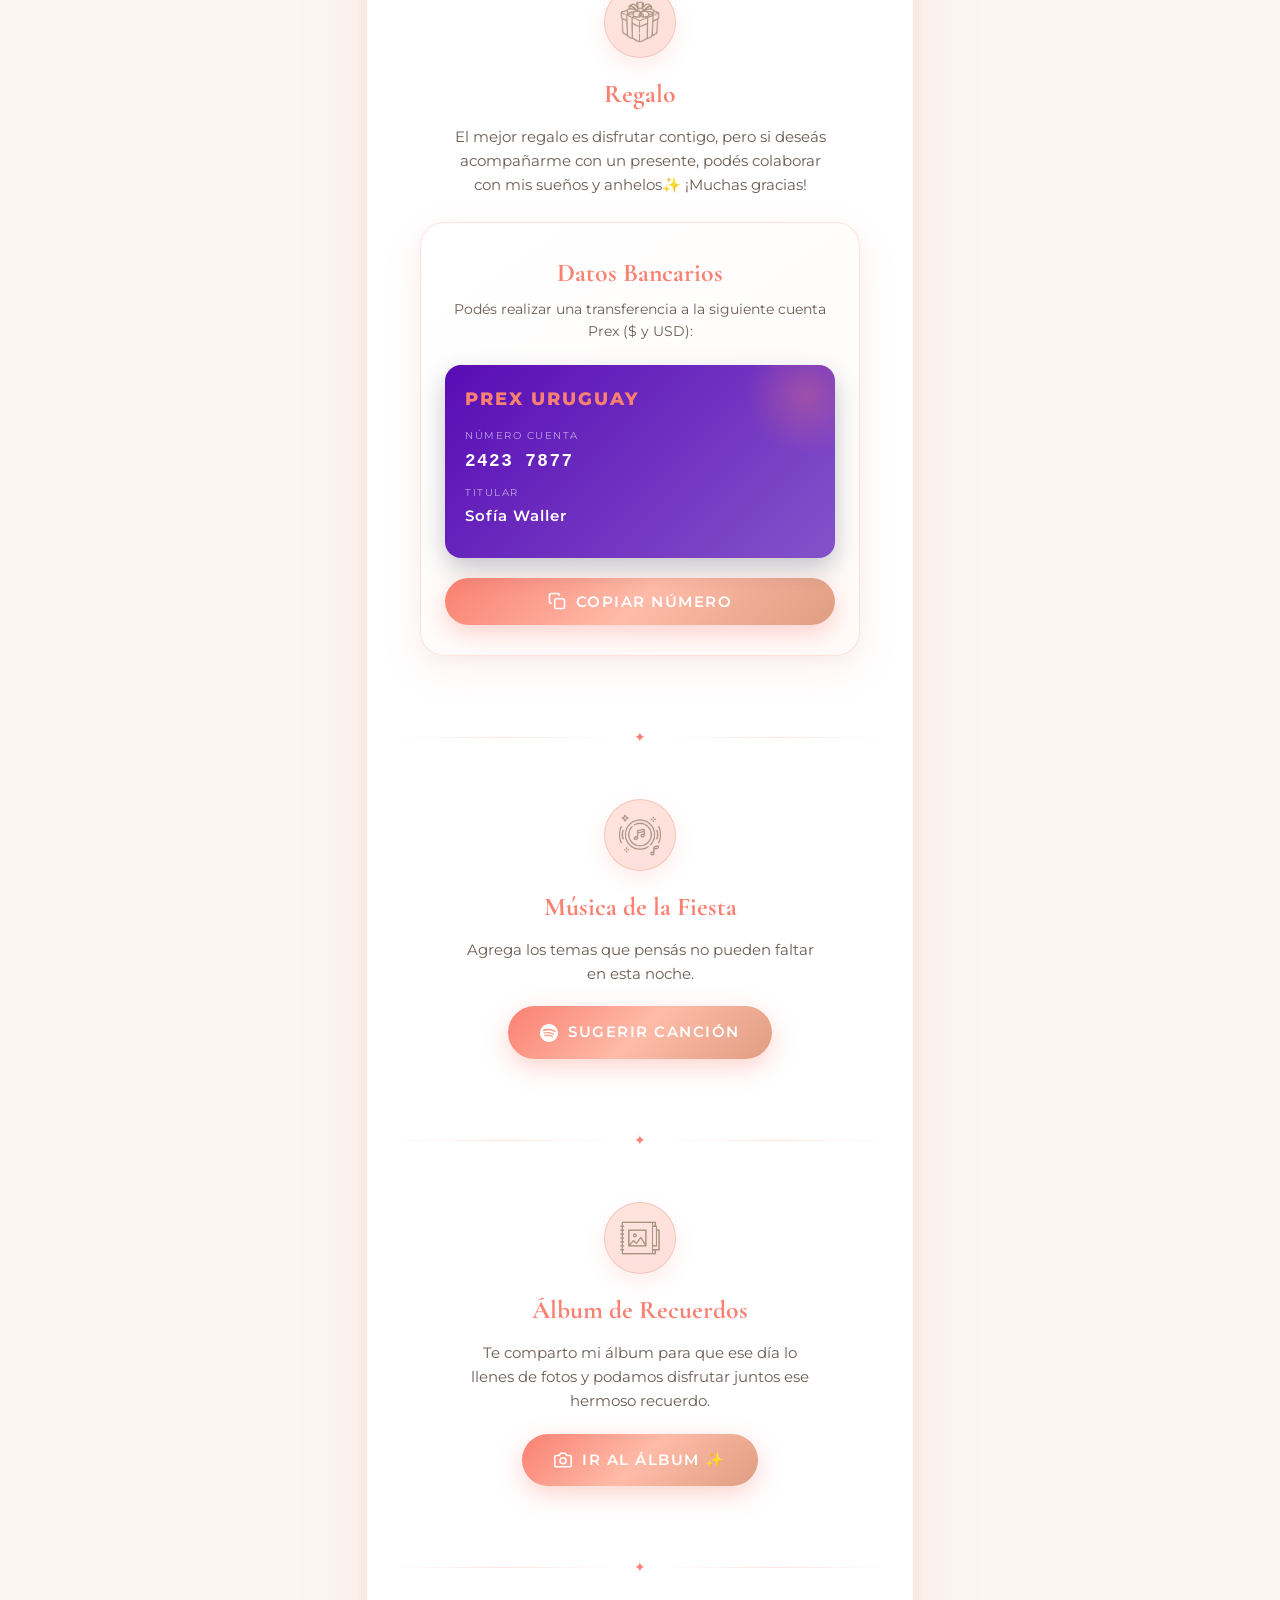
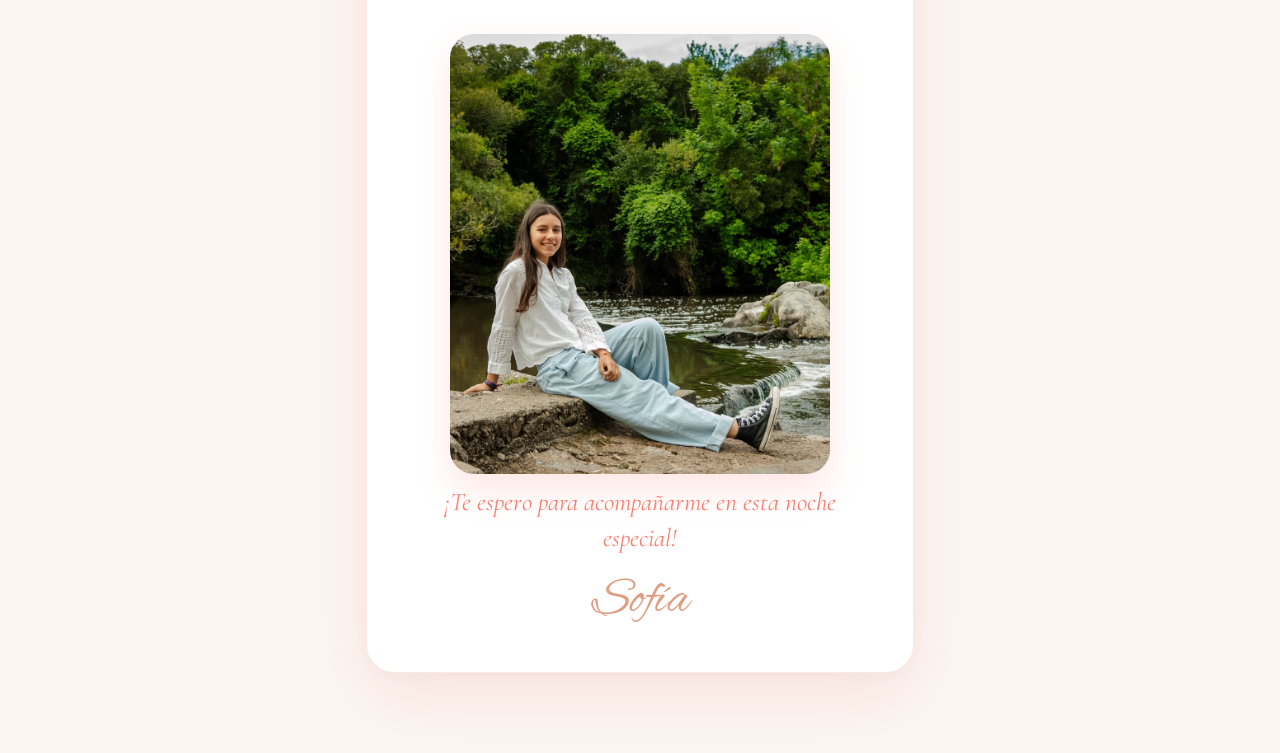
==== commit f90eb0ed: "Preview3" ====
--- a/index.html
+++ b/index.html
@@ -6,14 +6,8 @@
     <meta name="viewport" content="width=device-width, initial-scale=1.0">
     <title>Mis XV Sofía | 20.11.2026</title>
 
-    <meta name="description"
-        content="Invitación 15 Años Sofía - 20 de Noviembre.">
-    <meta name="theme-color" content="#fa8072">
-
     <!-- //Gráfico del link para compartir en redes sociales -->
     <meta property="og:title" content="Mis XV Sofía | 20.11.2026">
-    <meta property="og:description"
-        content="Invitación 15 Años Sofía - 20 de Noviembre.">
     <meta property="og:url" content="https://ailuu17.github.io/InvitacionXVSofi/">
     <meta property="og:image" content="https://ailuu17.github.io/InvitacionXVSofi/assets/img/preview.jpeg">
     <meta property="og:image:alt" content="Invitación de Mis XV Sofía">
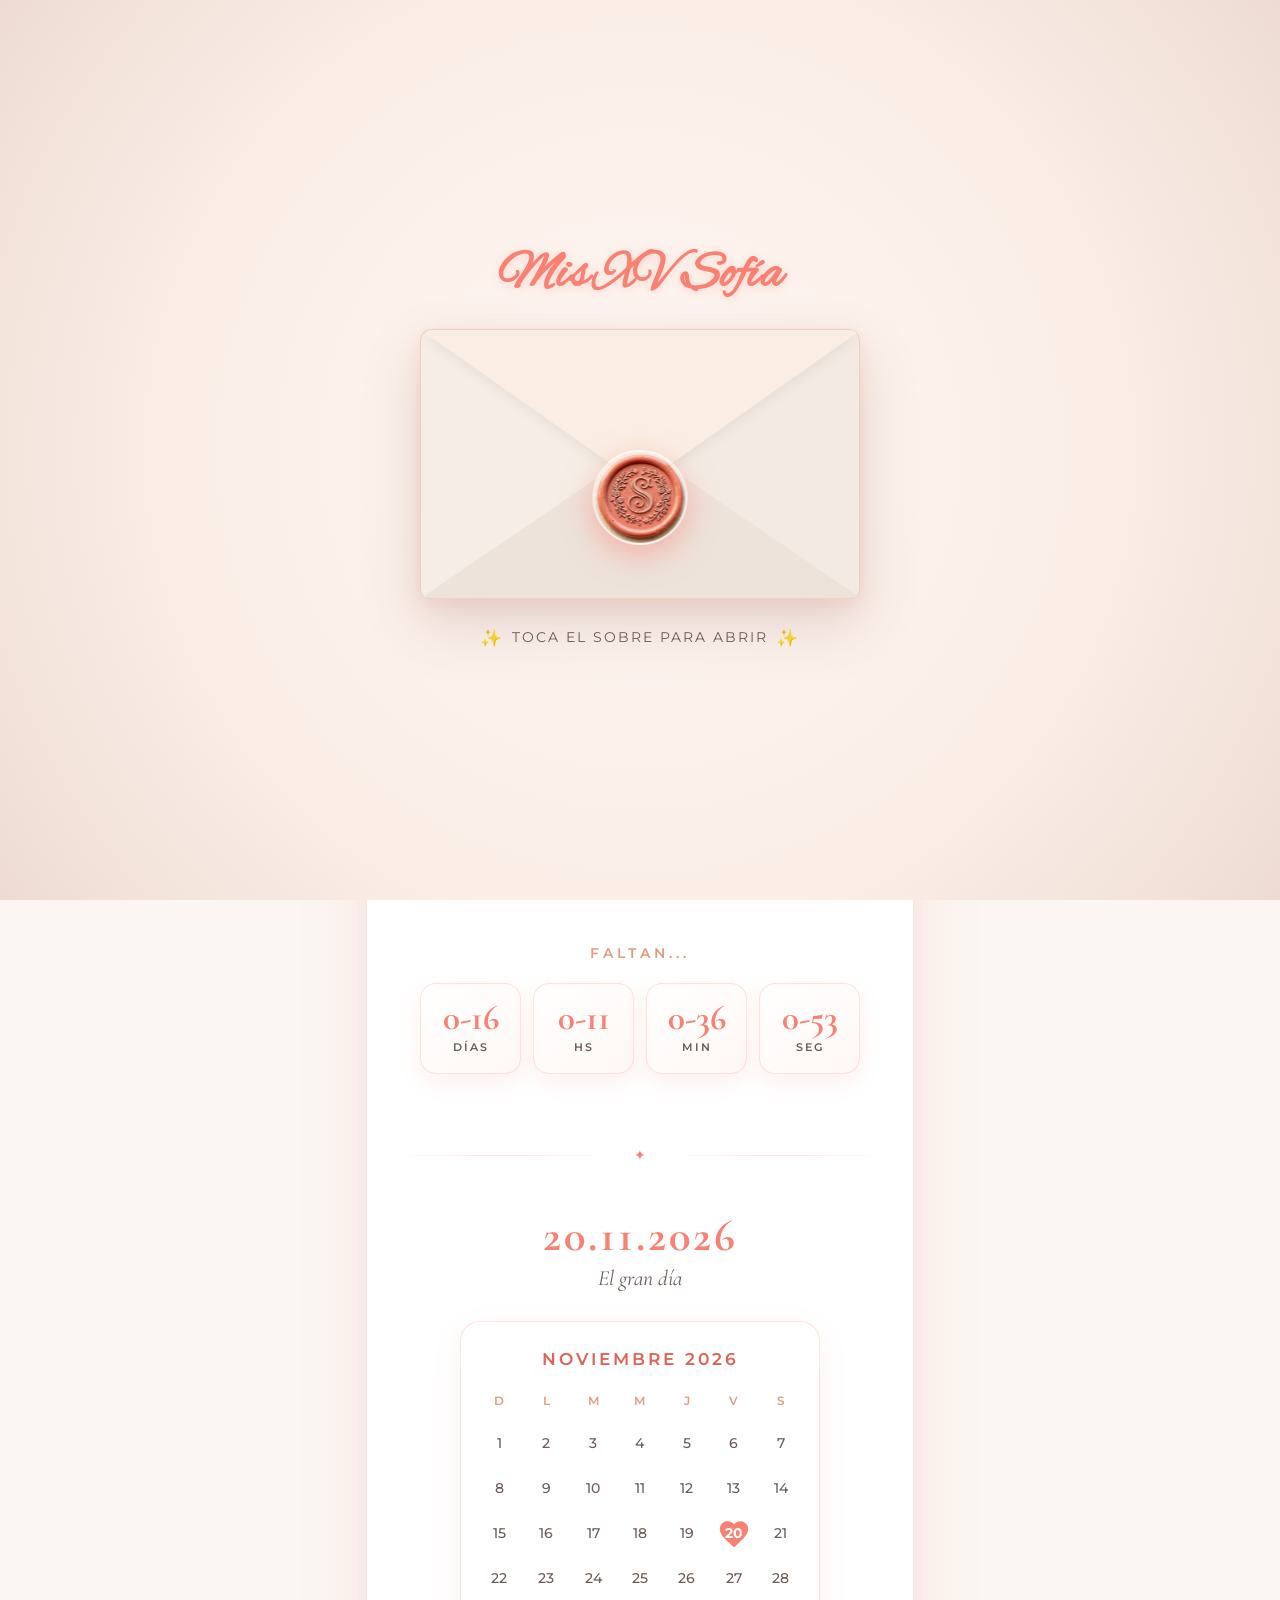
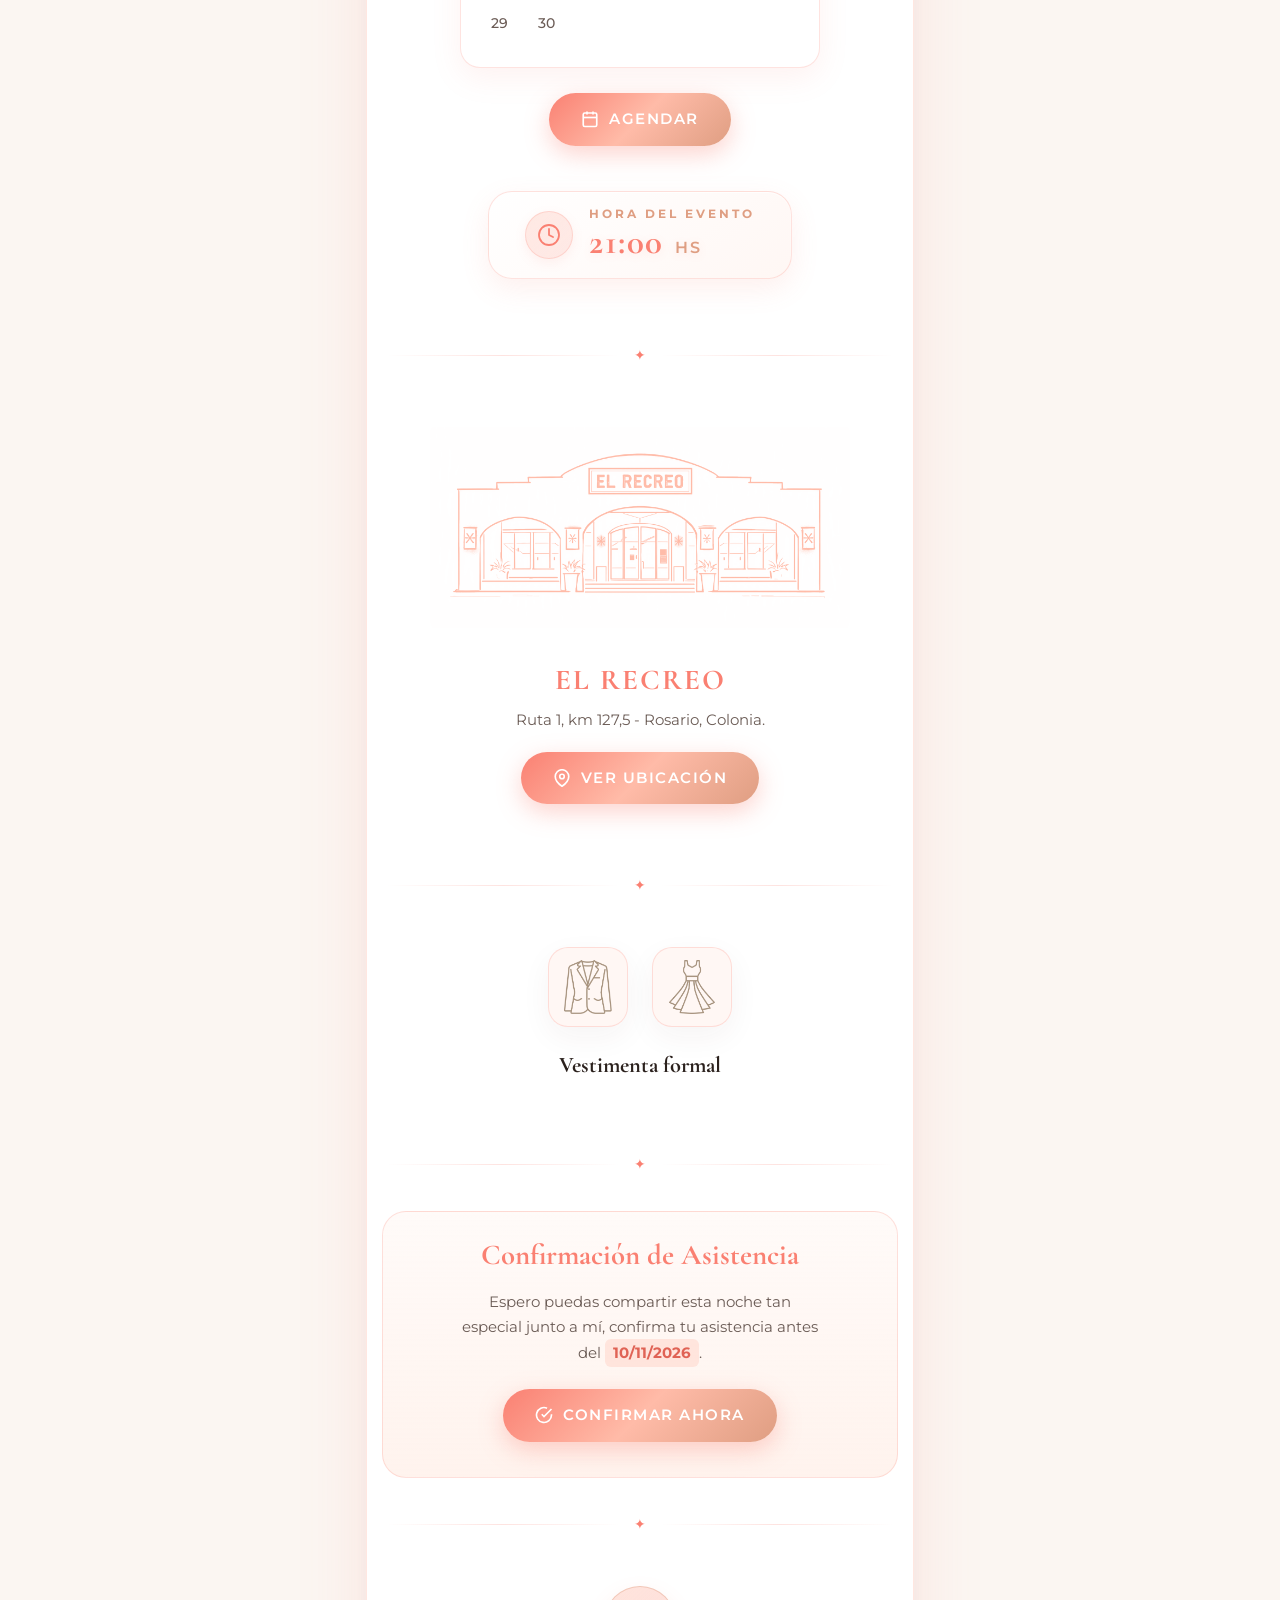
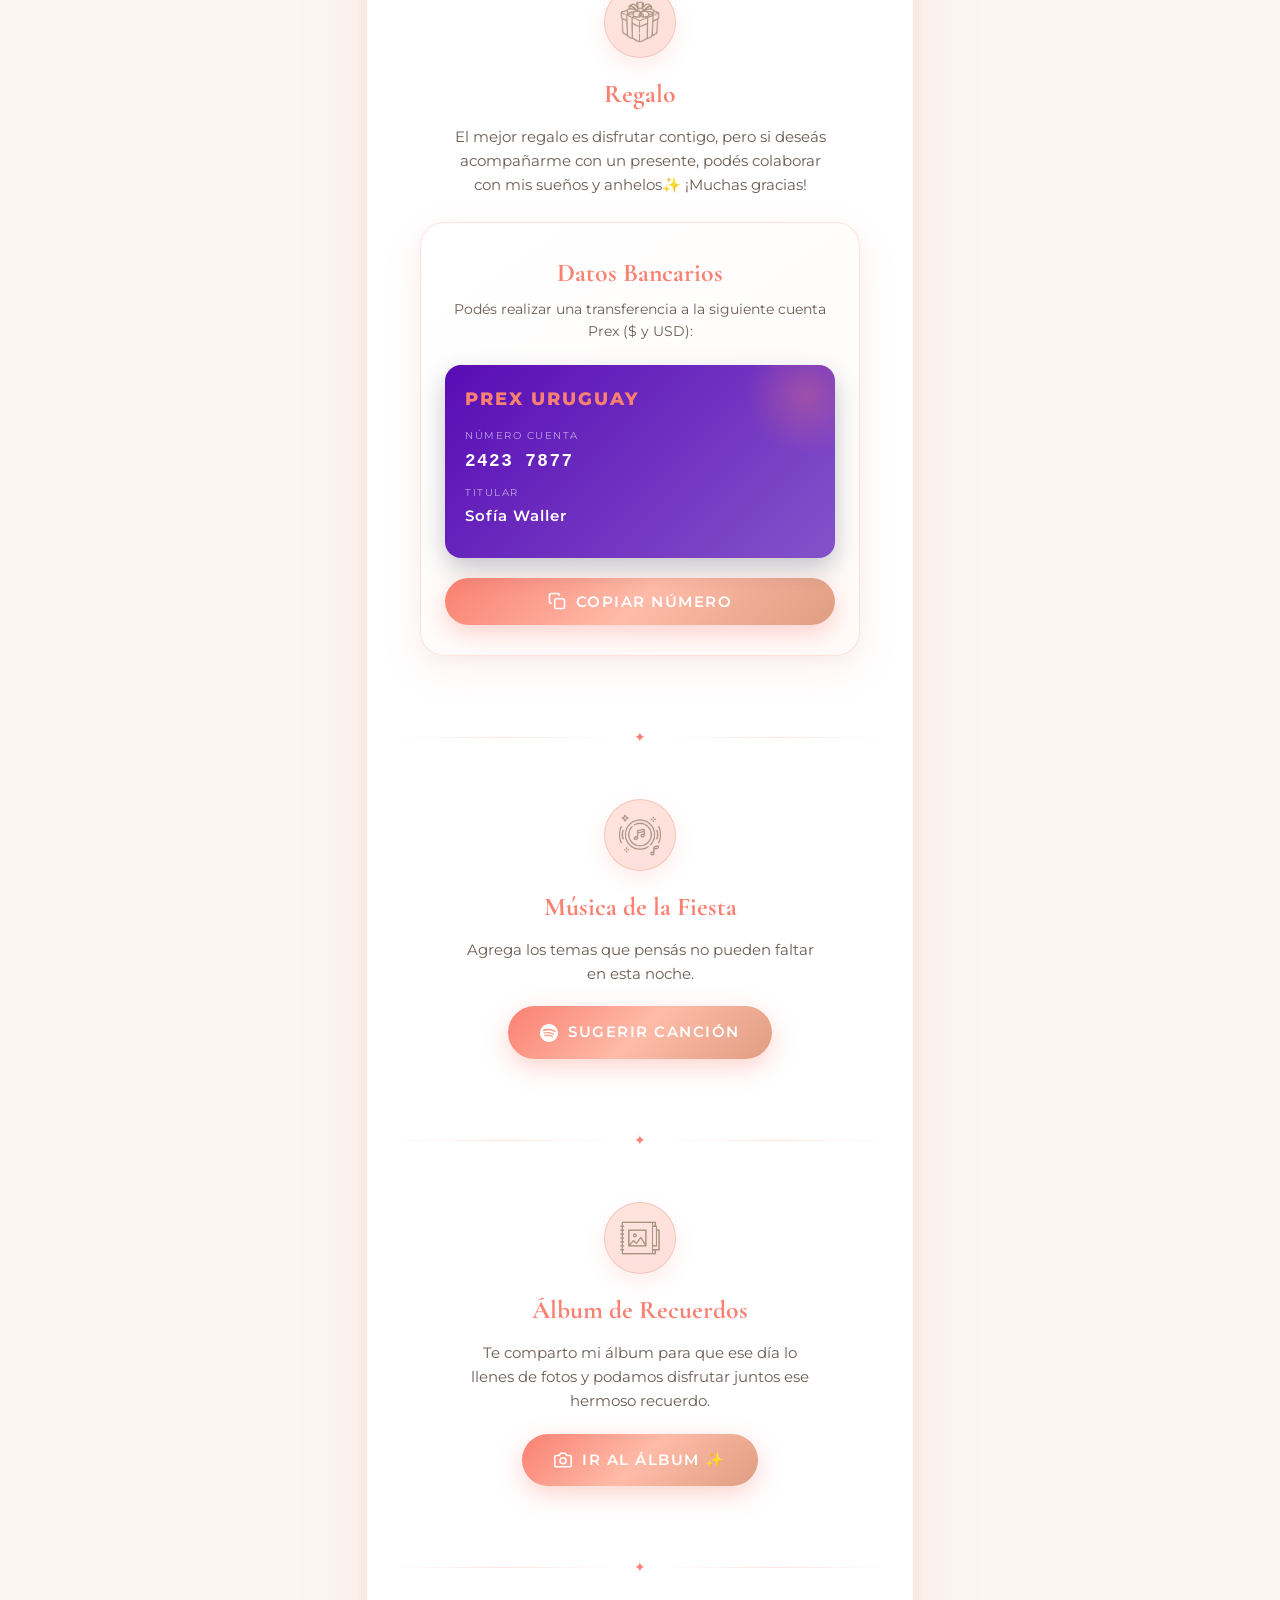
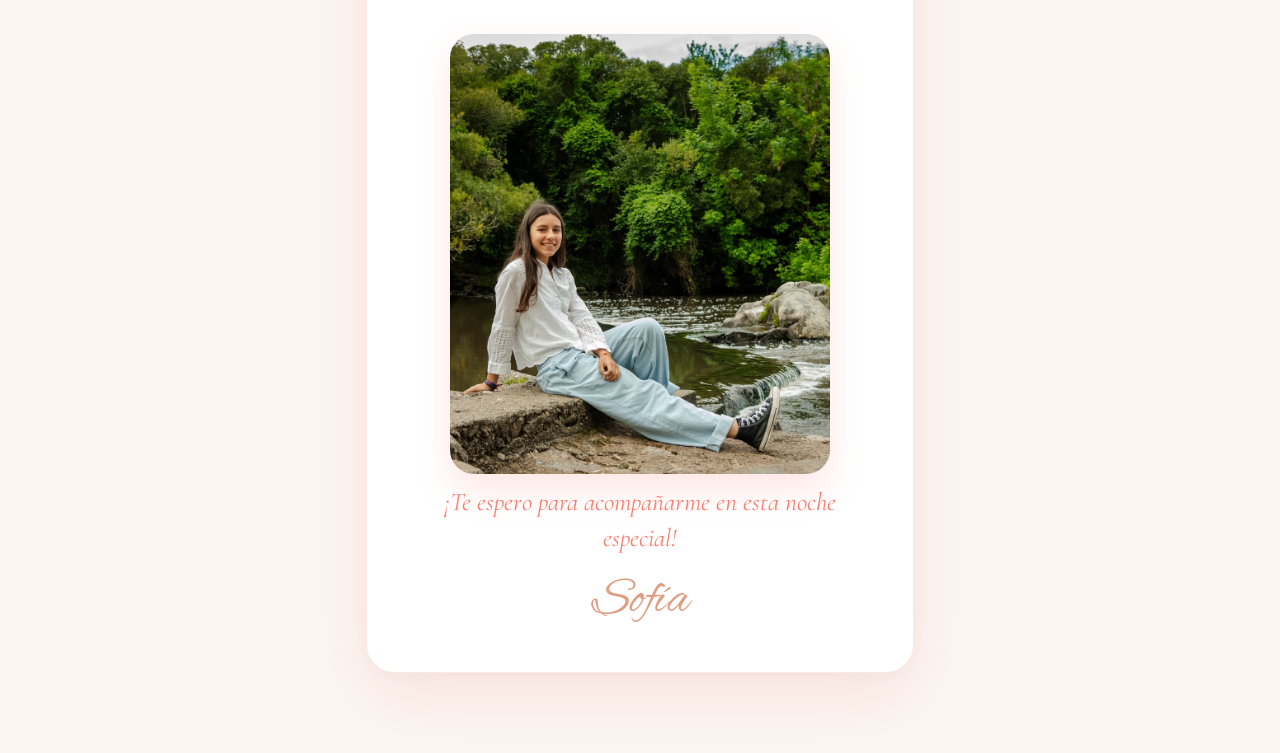
==== commit 7e60fea5: "Preview4" ====
--- a/index.html
+++ b/index.html
@@ -7,14 +7,12 @@
     <title>Mis XV Sofía | 20.11.2026</title>
 
     <!-- //Gráfico del link para compartir en redes sociales -->
-    <meta property="og:title" content="Mis XV Sofía | 20.11.2026">
     <meta property="og:url" content="https://ailuu17.github.io/InvitacionXVSofi/">
     <meta property="og:image" content="https://ailuu17.github.io/InvitacionXVSofi/assets/img/preview.jpeg">
     <meta property="og:image:alt" content="Invitación de Mis XV Sofía">
     <meta property="og:type" content="website">
     <meta name="twitter:card" content="summary_large_image">
     <meta name="twitter:image" content="https://ailuu17.github.io/InvitacionXVSofi/assets/img/preview.jpeg">
-    <meta name="twitter:image:alt" content="Invitación de Mis XV Sofía">
 
     <link rel="preconnect" href="https://fonts.googleapis.com">
     <link rel="preconnect" href="https://fonts.gstatic.com" crossorigin>
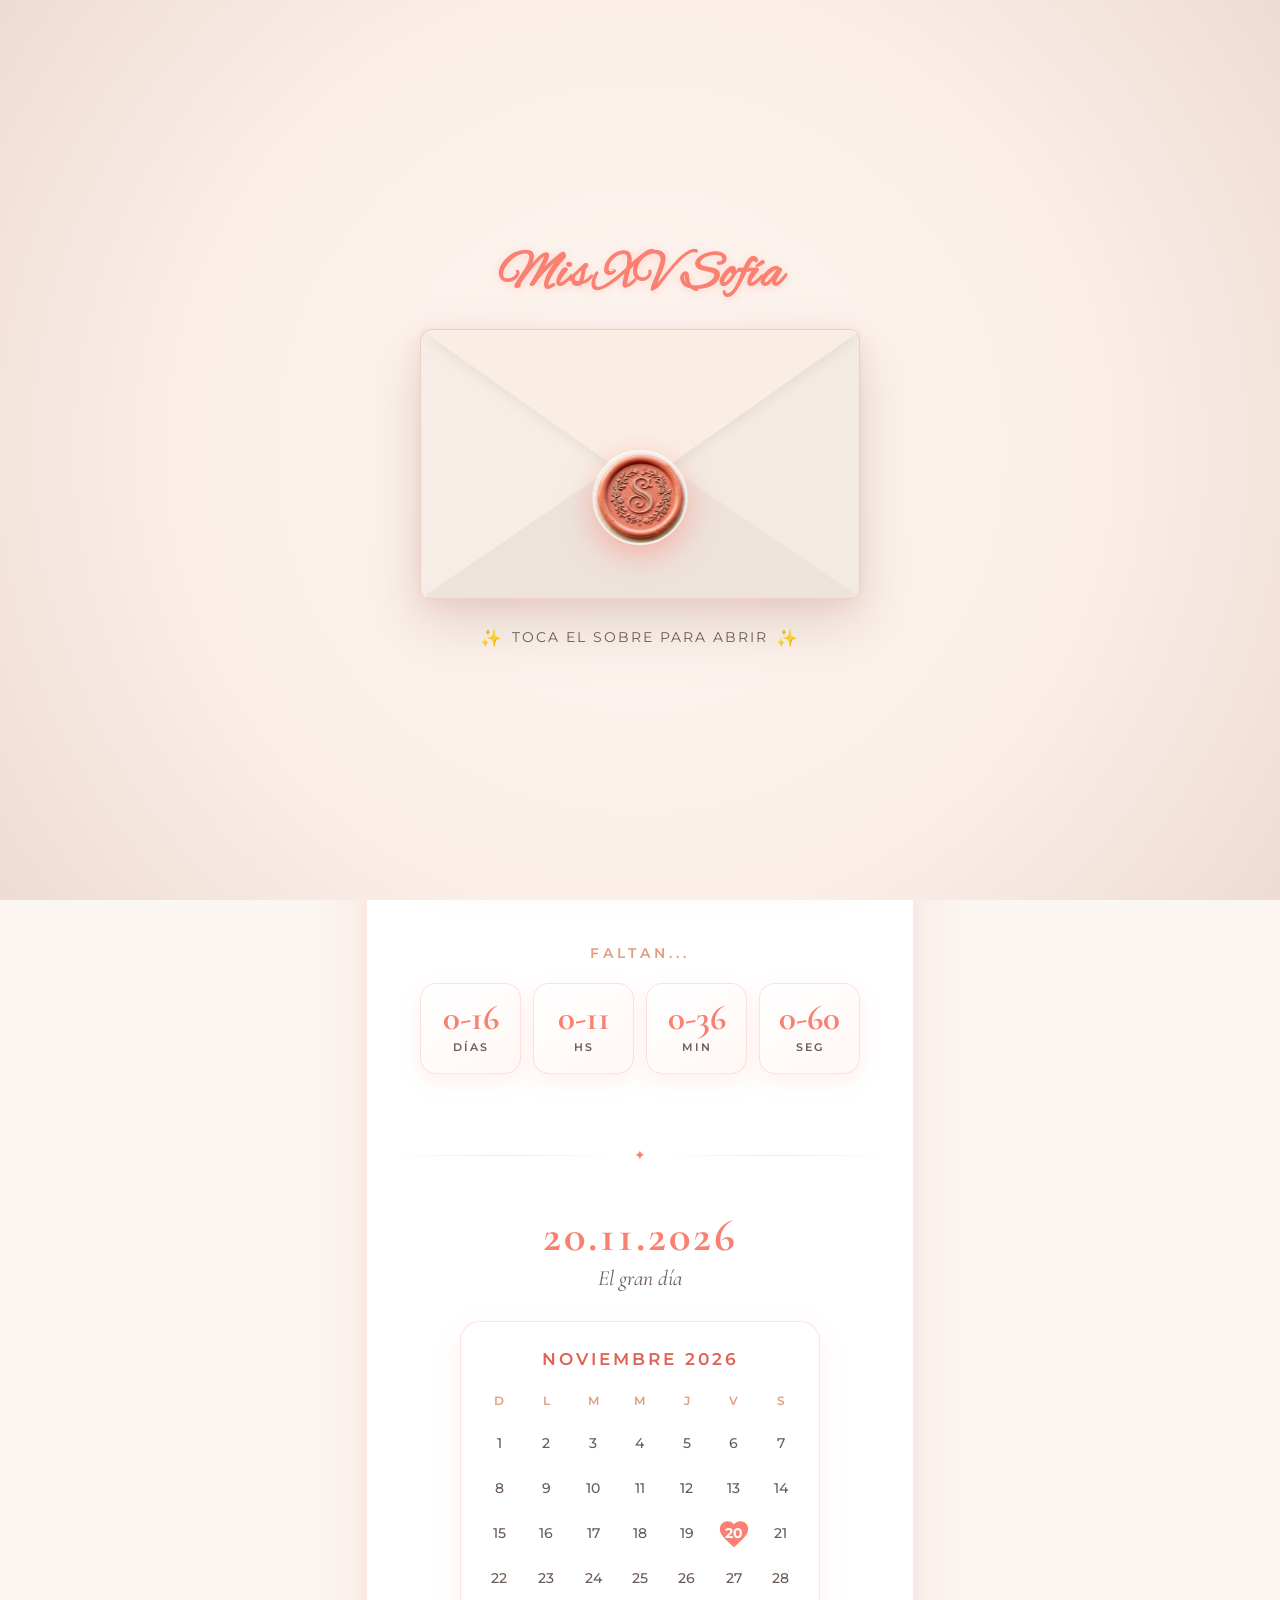
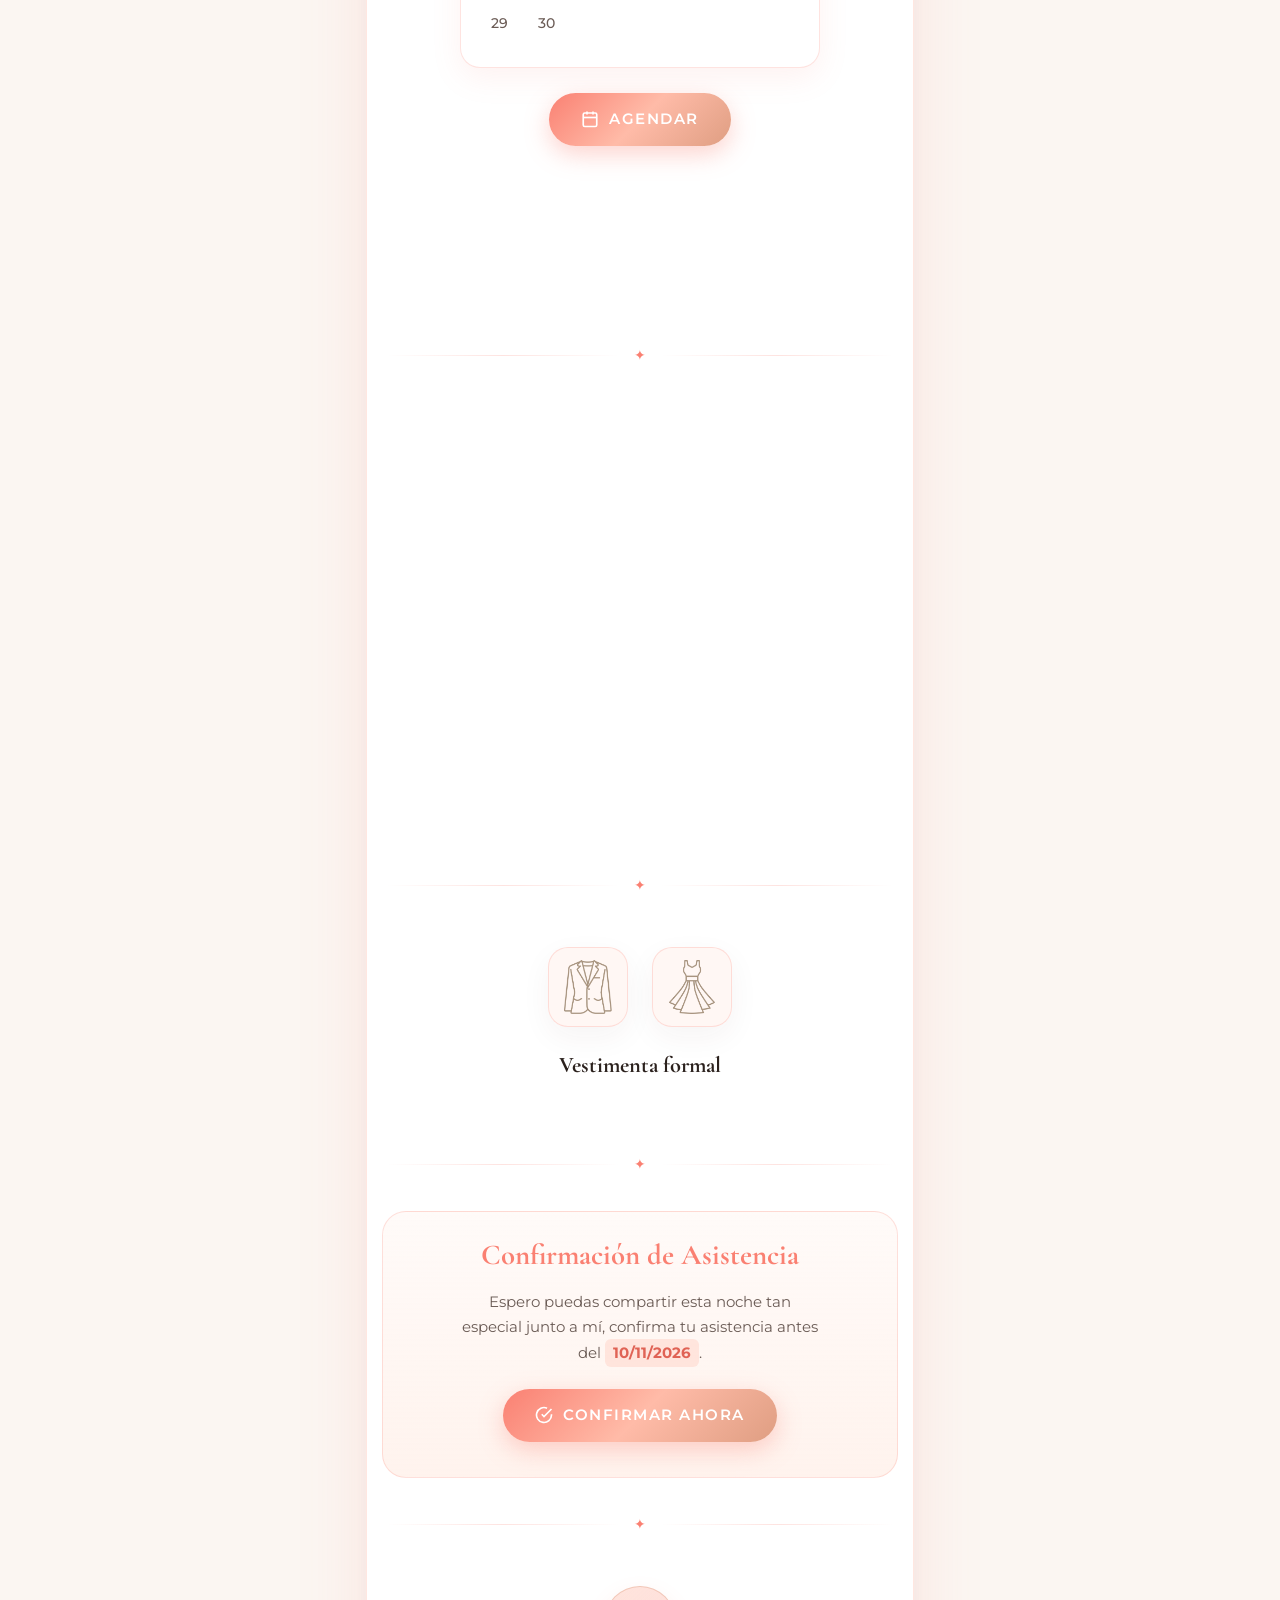
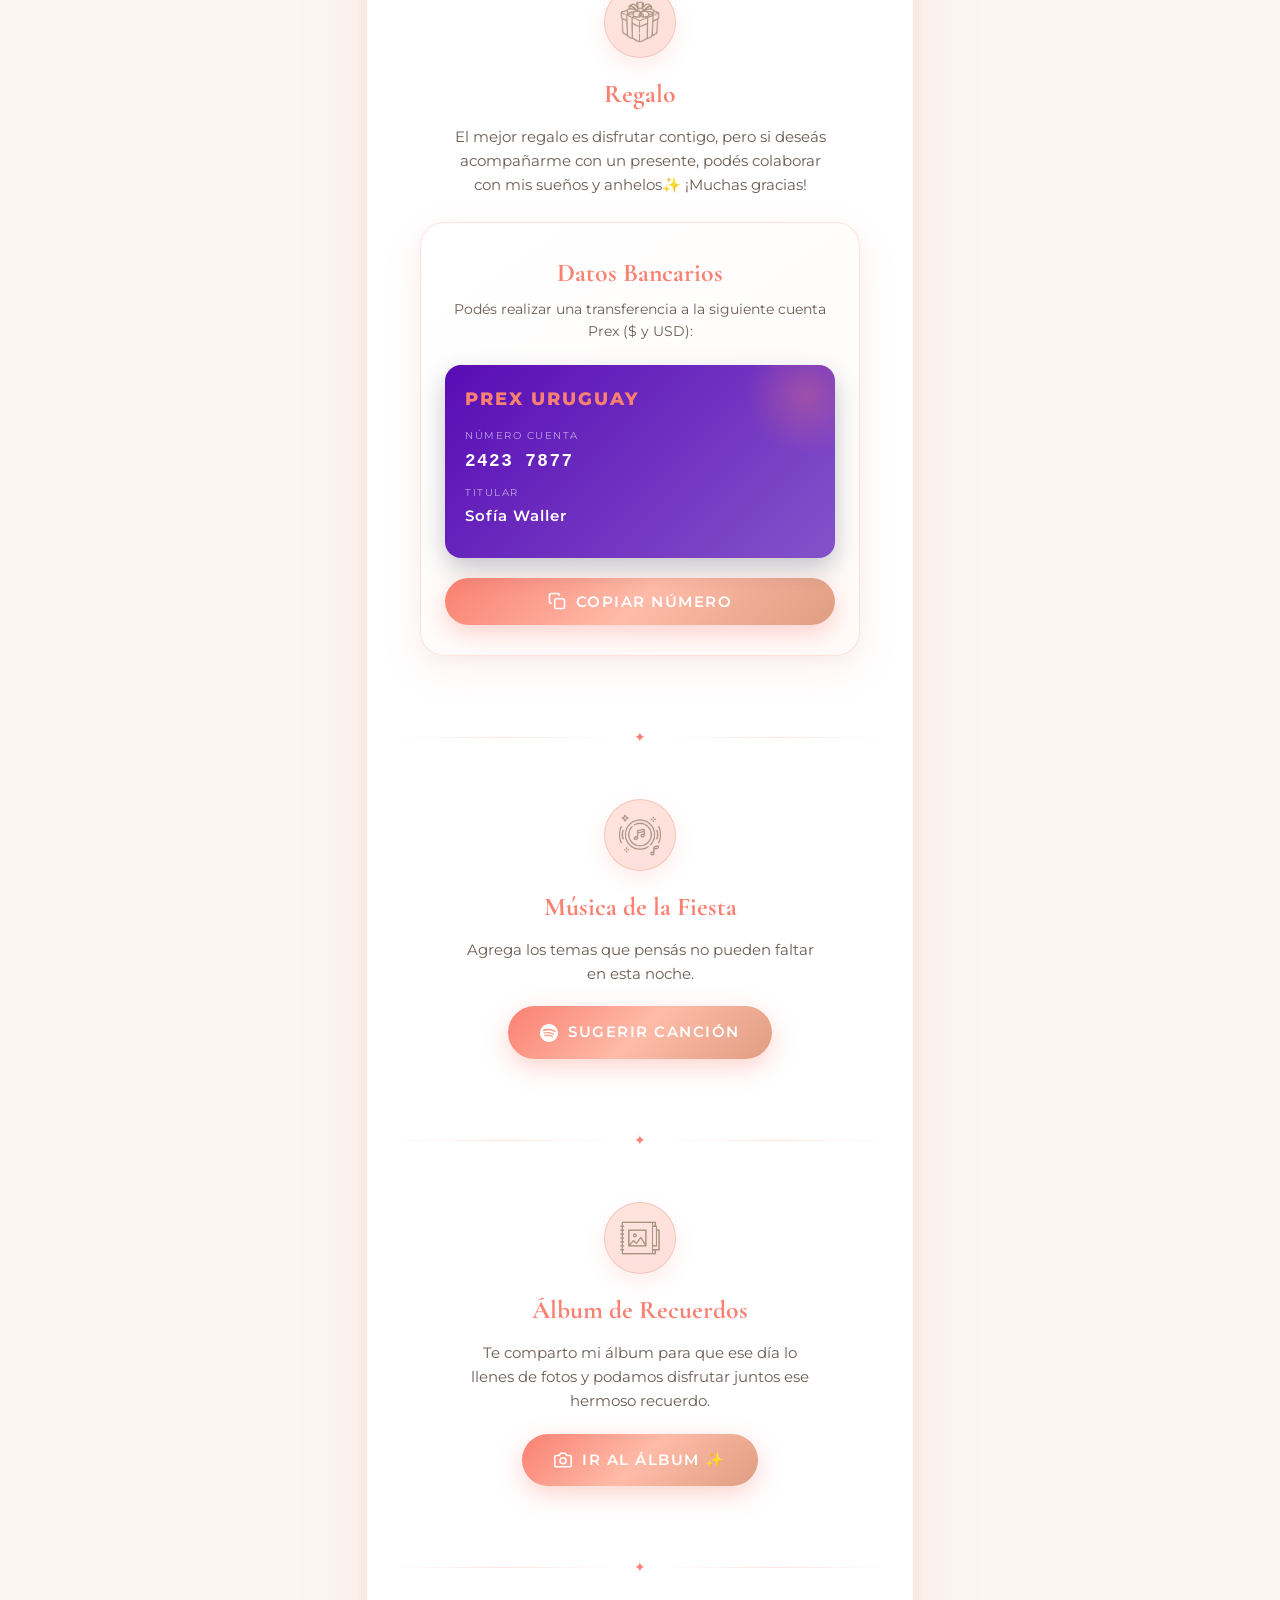
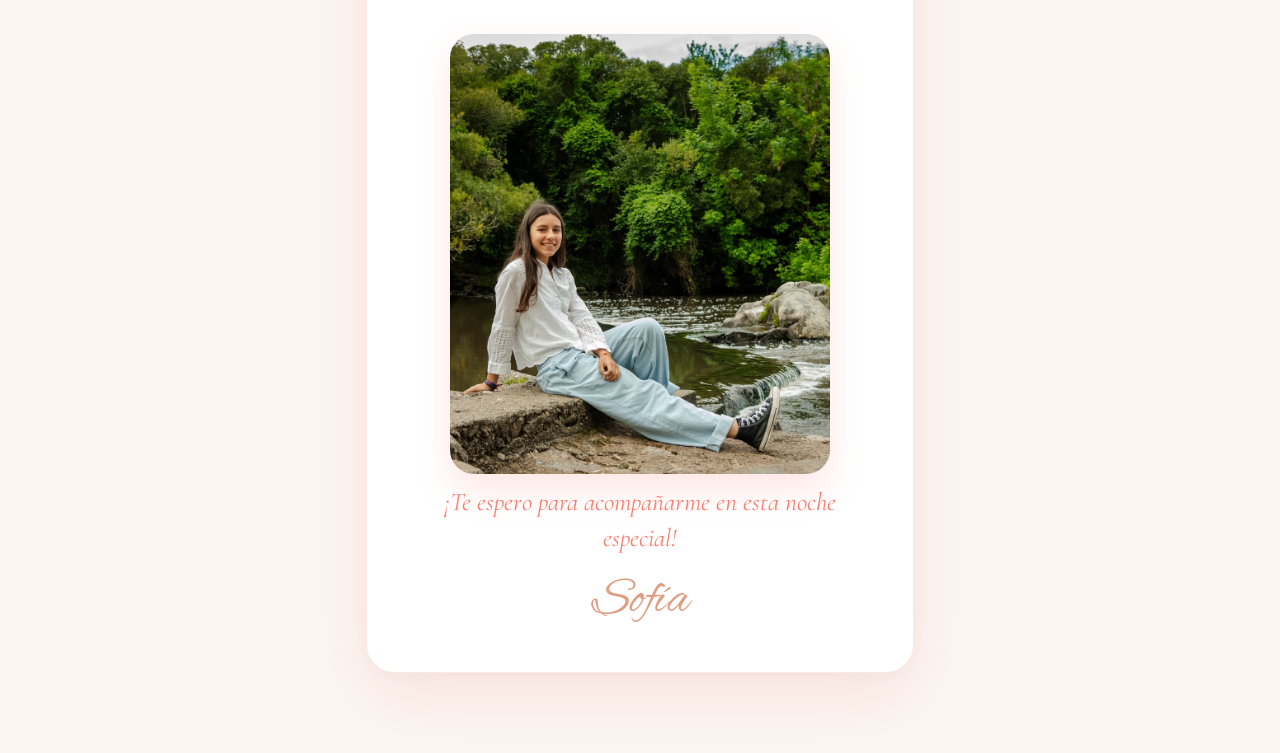
==== commit 141ad985: "deshago preview y cambio dimension de ft a cuadrado" ====
--- a/index.html
+++ b/index.html
@@ -6,13 +6,21 @@
     <meta name="viewport" content="width=device-width, initial-scale=1.0">
     <title>Mis XV Sofía | 20.11.2026</title>
 
+    <meta name="description"
+        content="Invitación 15 Años Sofía - 20 de Noviembre.">
+    <meta name="theme-color" content="#fa8072">
+
     <!-- //Gráfico del link para compartir en redes sociales -->
+    <meta property="og:title" content="Mis XV Sofía | 20.11.2026">
+    <meta property="og:description"
+        content="Invitación 15 Años Sofía - 20 de Noviembre.">
     <meta property="og:url" content="https://ailuu17.github.io/InvitacionXVSofi/">
     <meta property="og:image" content="https://ailuu17.github.io/InvitacionXVSofi/assets/img/preview.jpeg">
     <meta property="og:image:alt" content="Invitación de Mis XV Sofía">
     <meta property="og:type" content="website">
     <meta name="twitter:card" content="summary_large_image">
     <meta name="twitter:image" content="https://ailuu17.github.io/InvitacionXVSofi/assets/img/preview.jpeg">
+    <meta name="twitter:image:alt" content="Invitación de Mis XV Sofía">
 
     <link rel="preconnect" href="https://fonts.googleapis.com">
     <link rel="preconnect" href="https://fonts.gstatic.com" crossorigin>
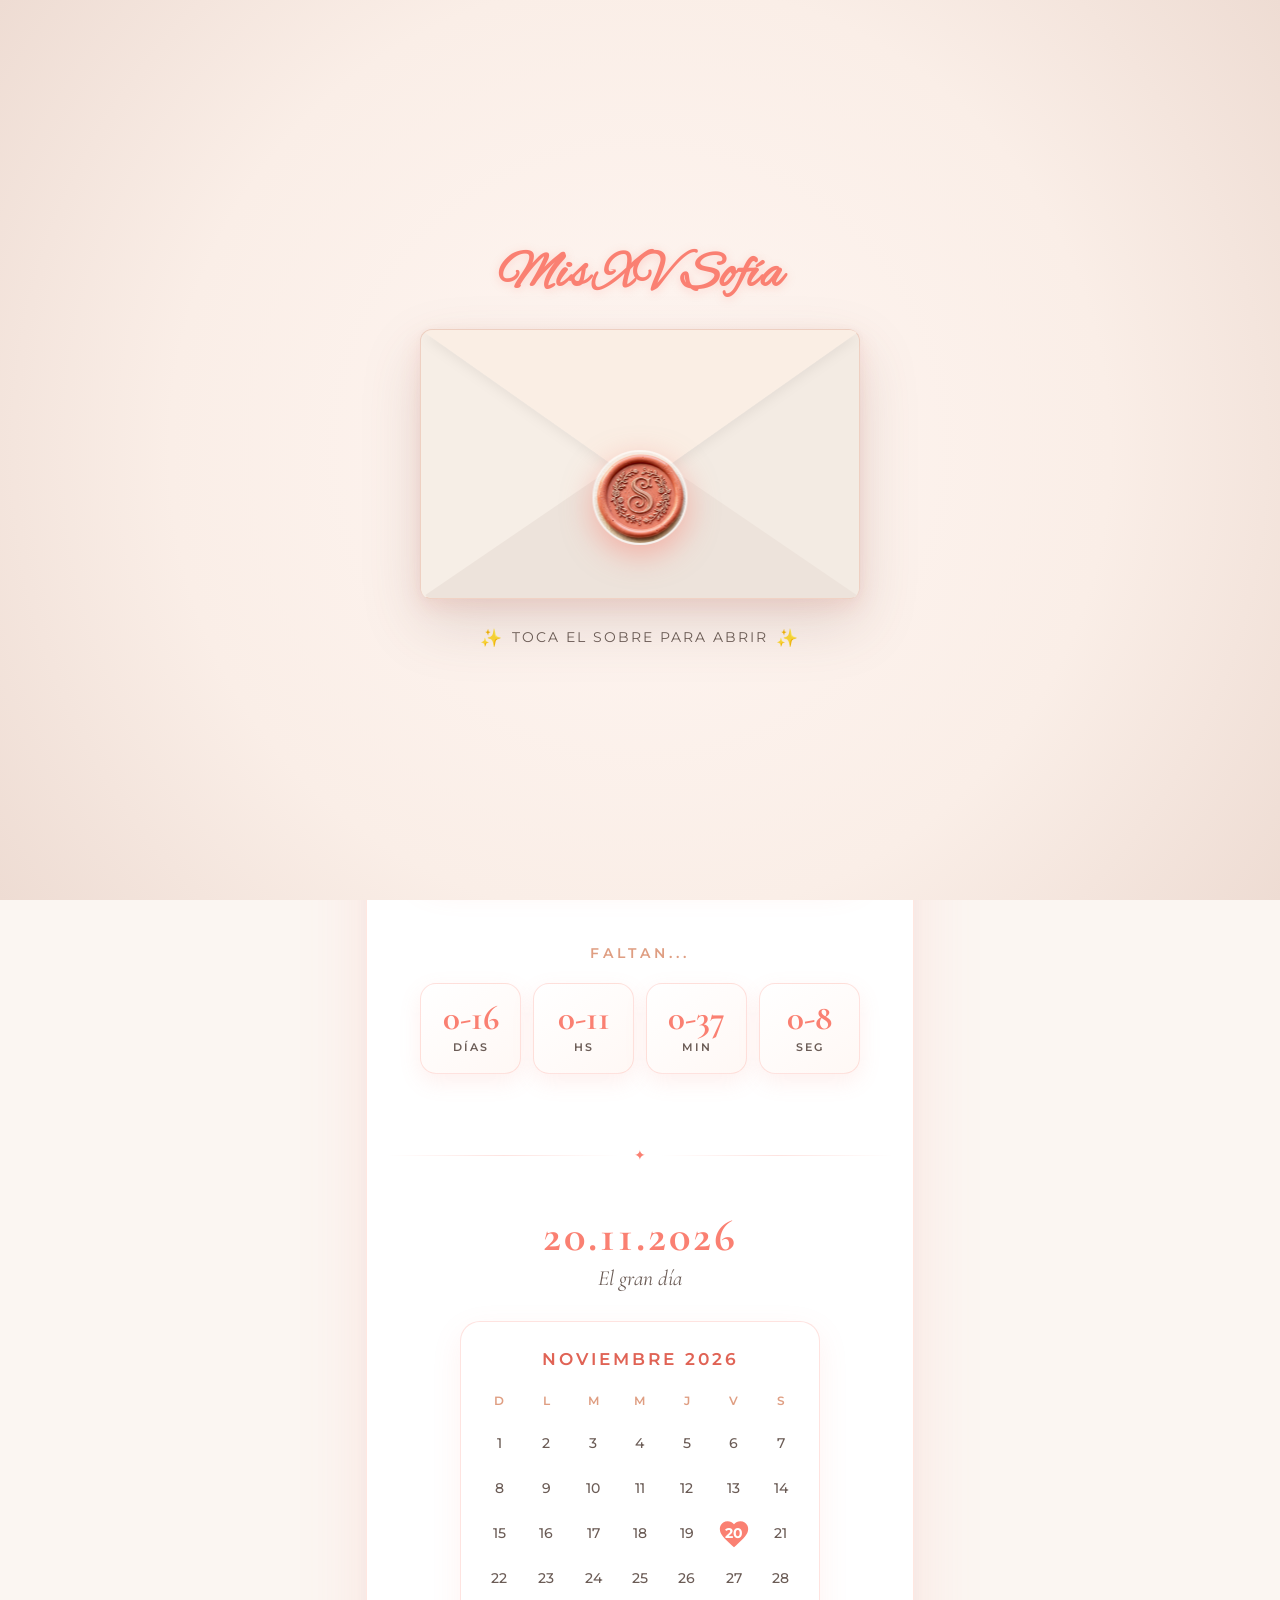
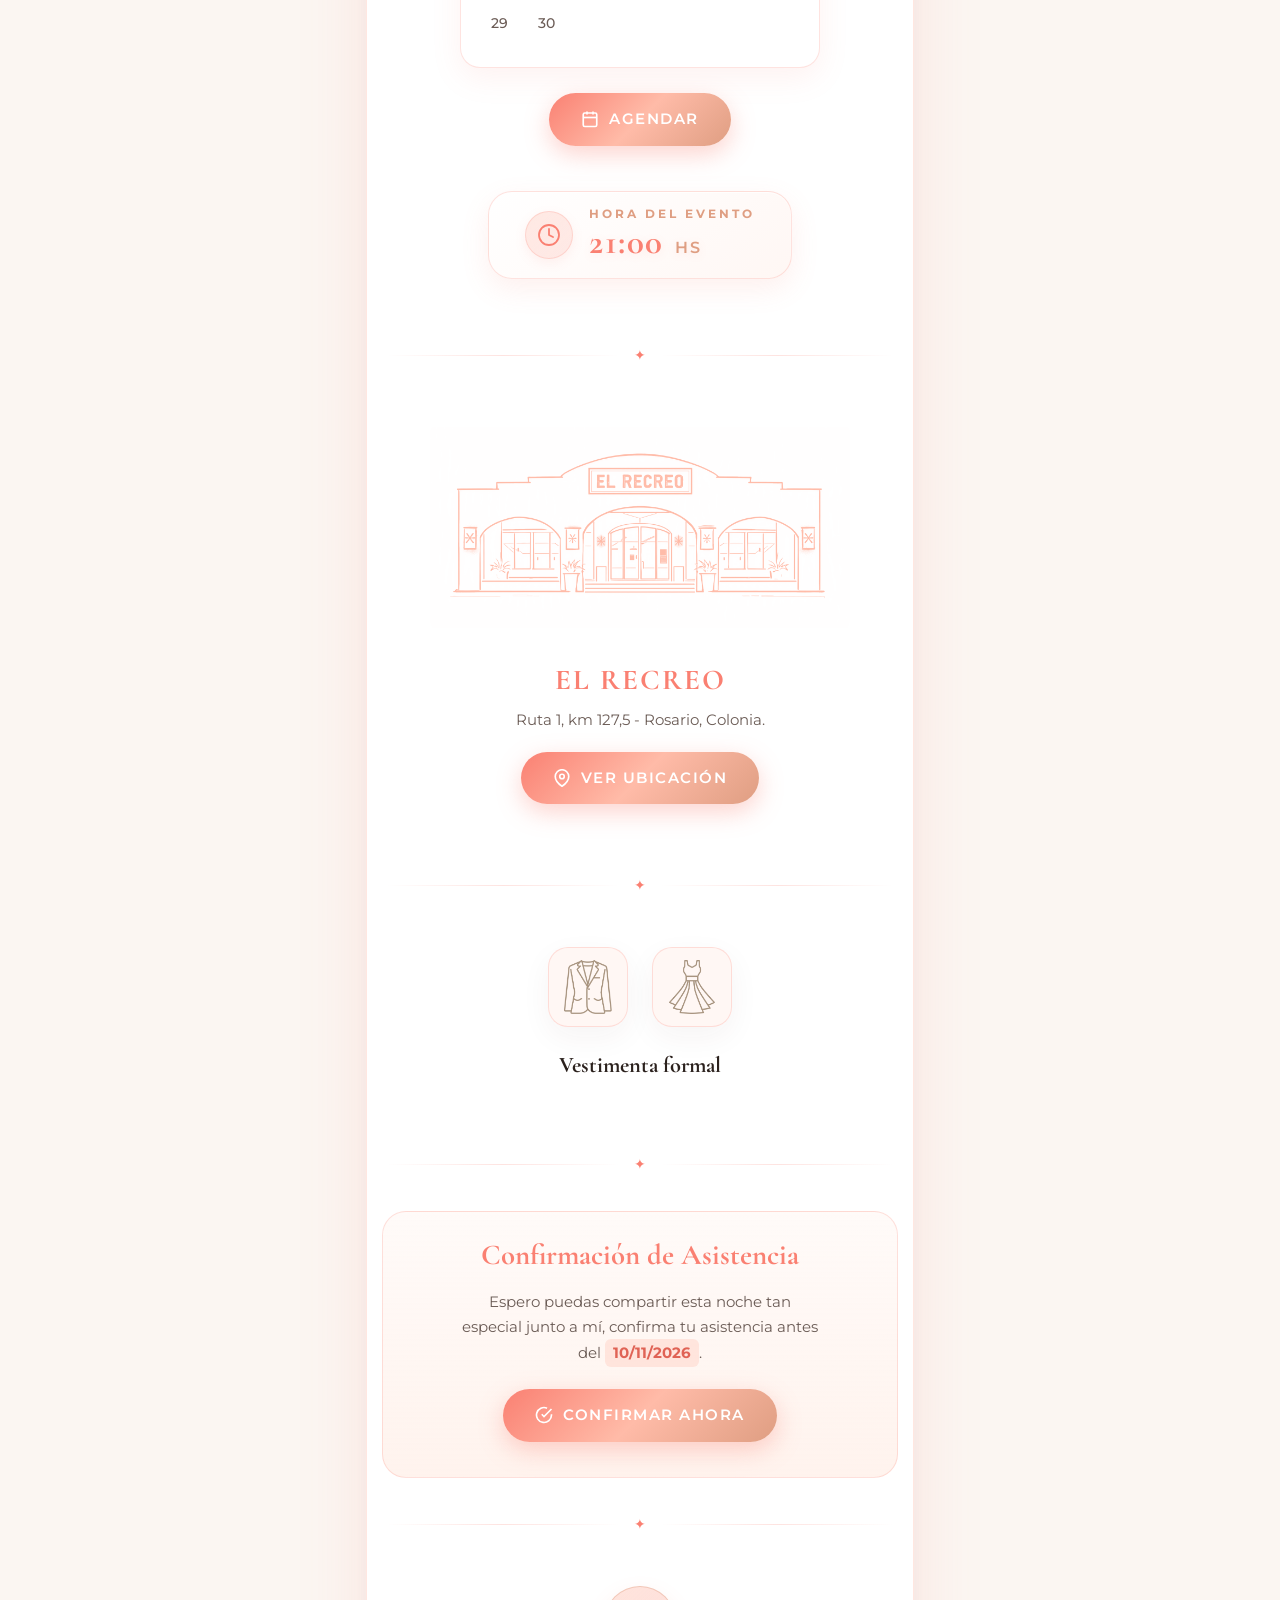
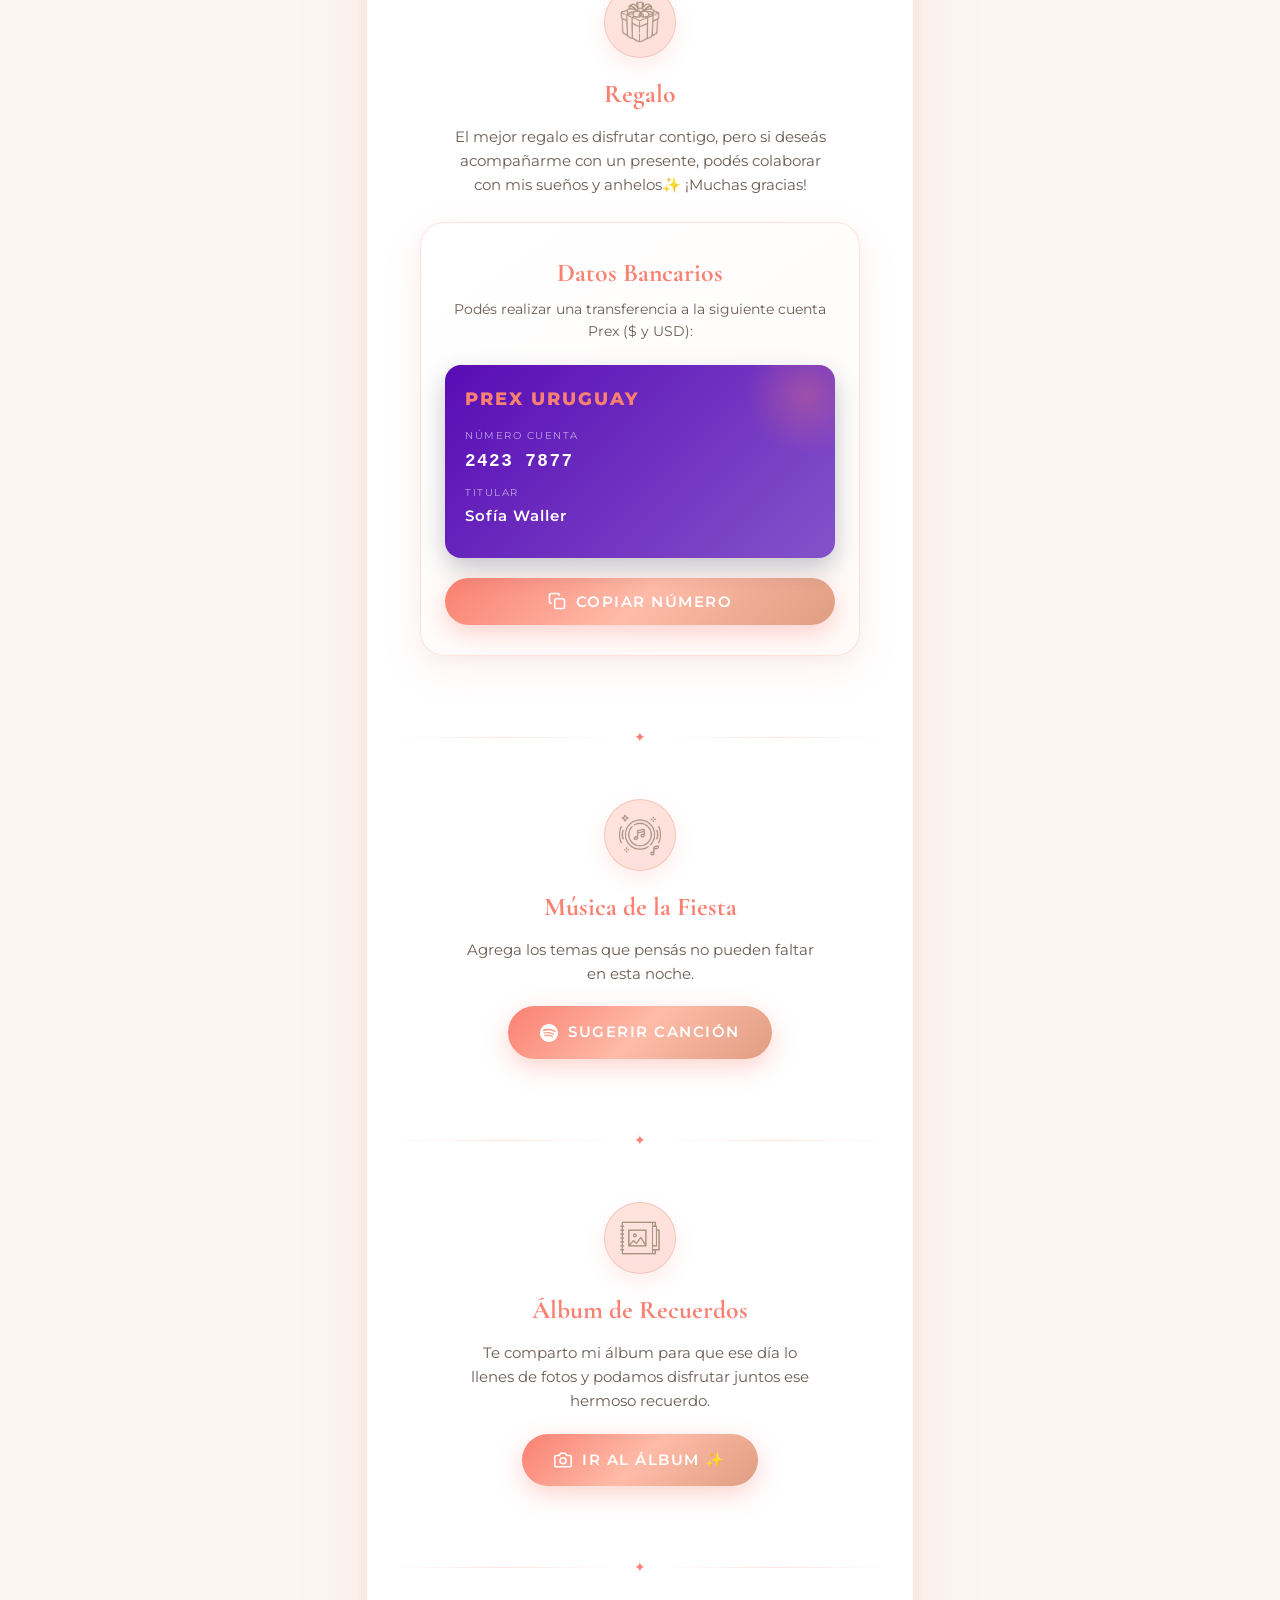
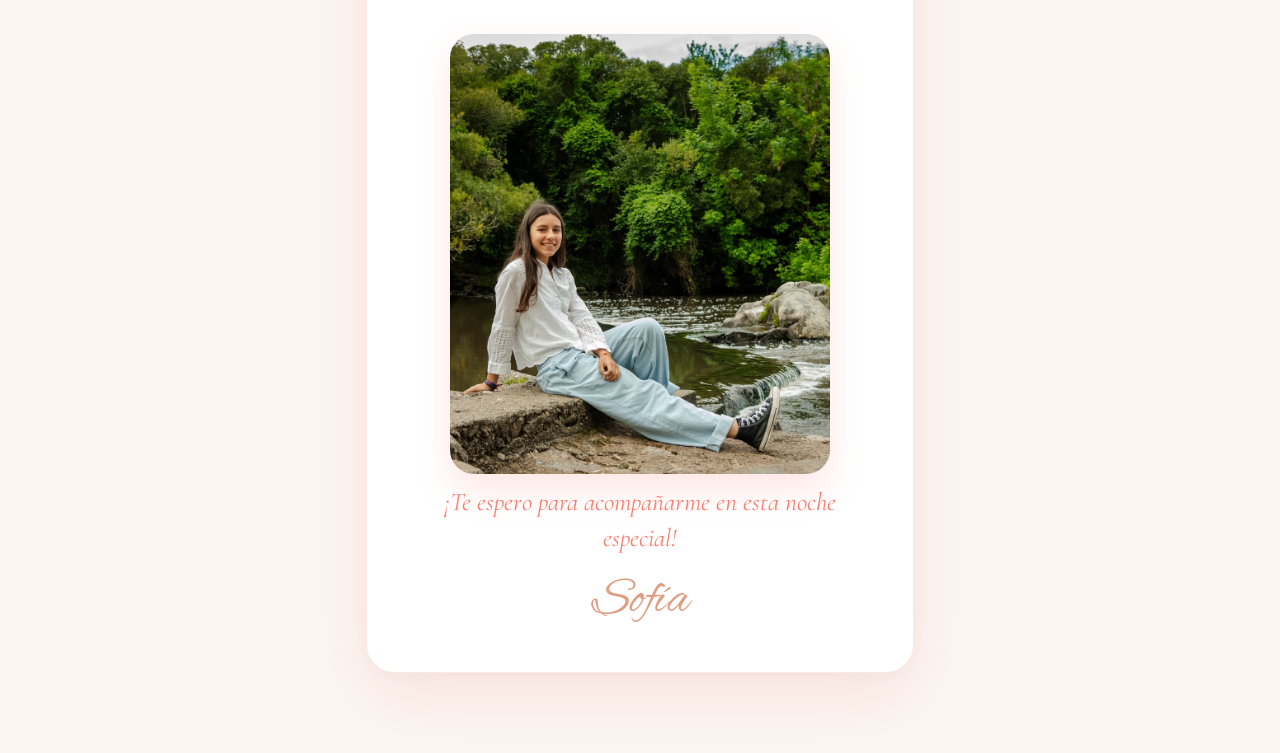
==== commit b59109b7: "Final?" ====
--- a/index.html
+++ b/index.html
@@ -12,8 +12,6 @@
 
     <!-- //Gráfico del link para compartir en redes sociales -->
     <meta property="og:title" content="Mis XV Sofía | 20.11.2026">
-    <meta property="og:description"
-        content="Invitación 15 Años Sofía - 20 de Noviembre.">
     <meta property="og:url" content="https://ailuu17.github.io/InvitacionXVSofi/">
     <meta property="og:image" content="https://ailuu17.github.io/InvitacionXVSofi/assets/img/preview.jpeg">
     <meta property="og:image:alt" content="Invitación de Mis XV Sofía">
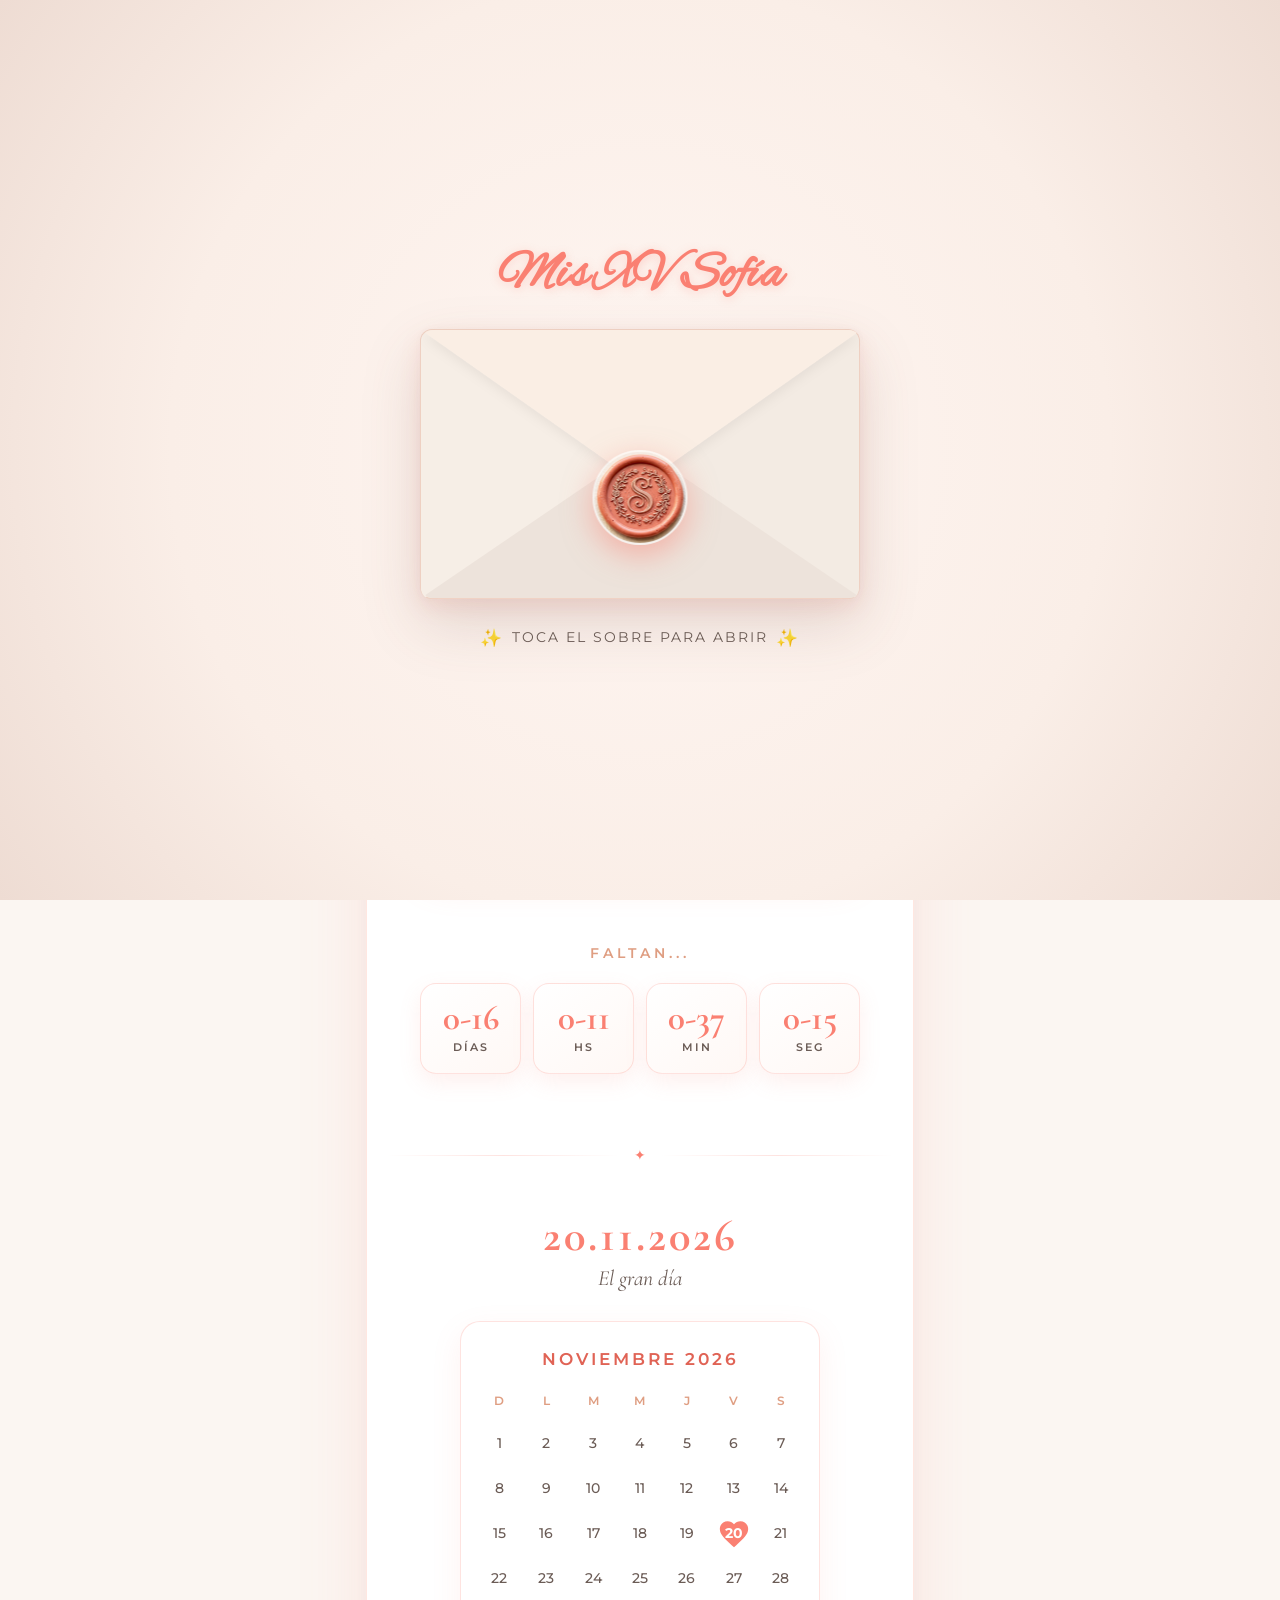
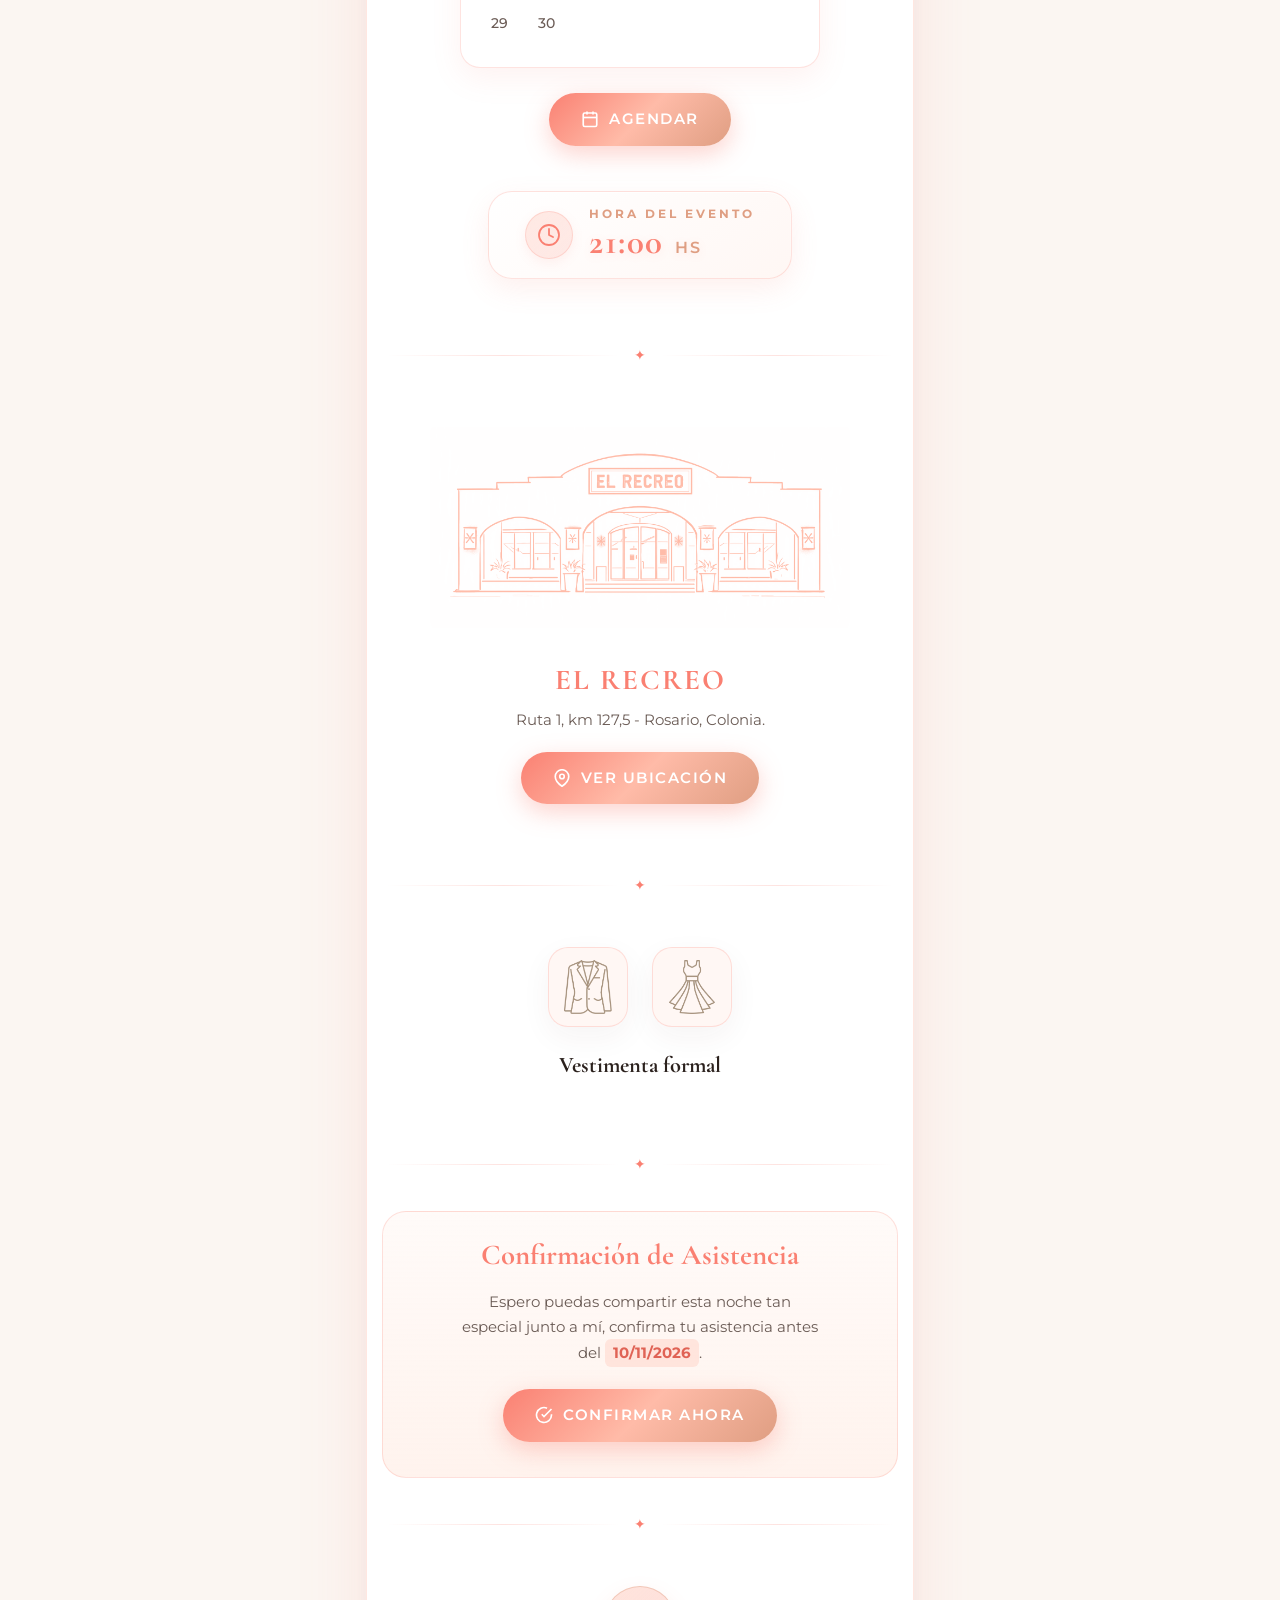
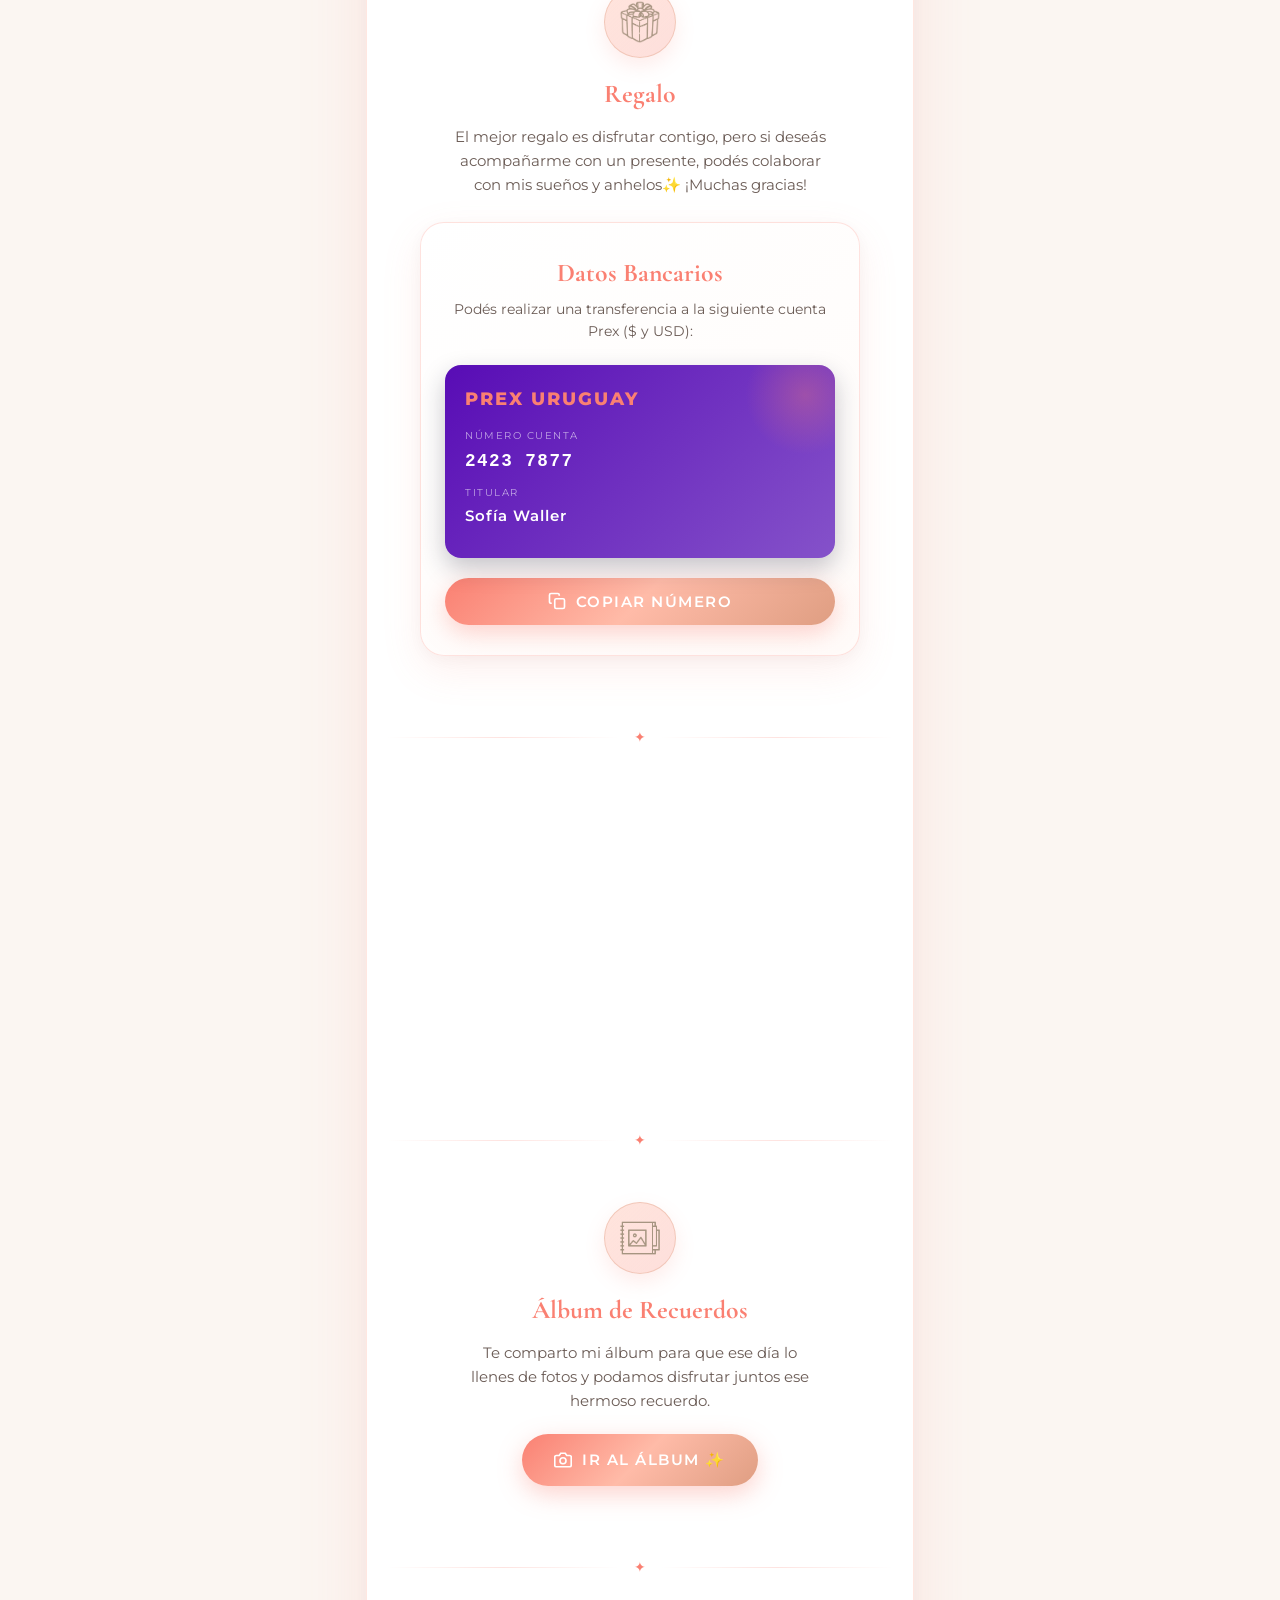
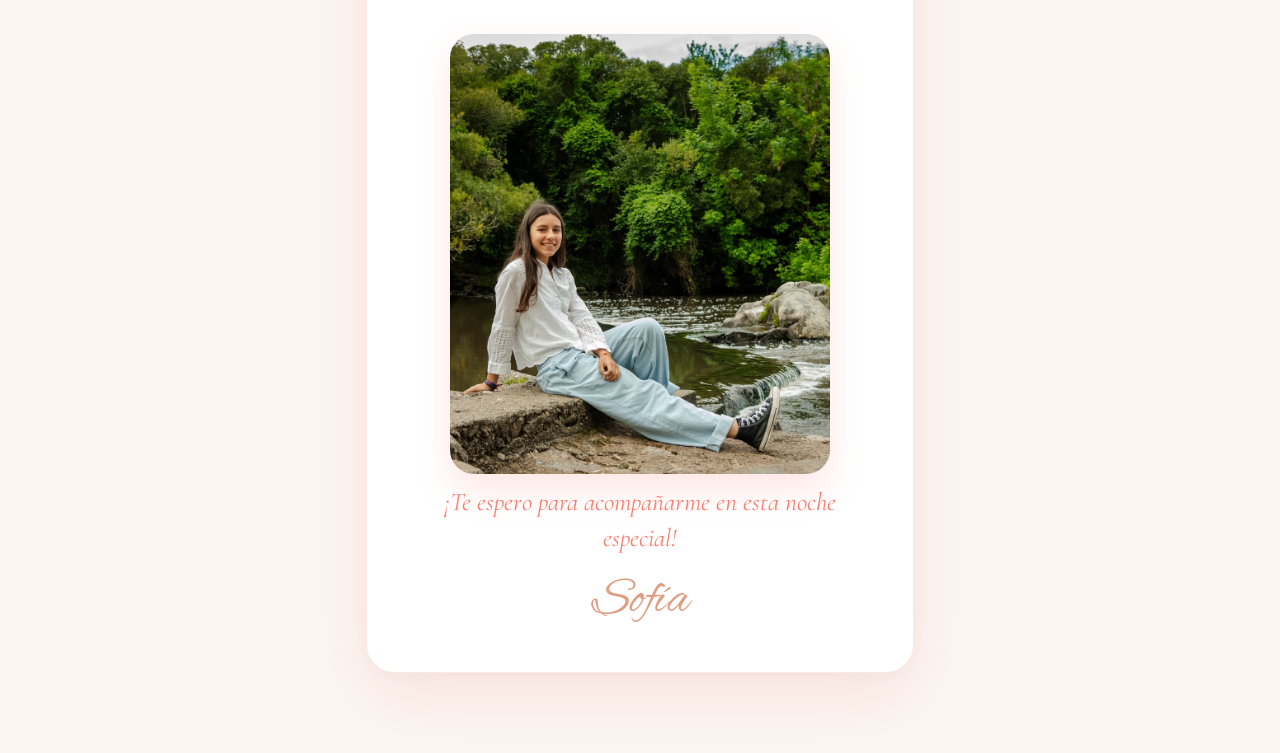
==== commit 22d9b3ce: "Final??" ====
--- a/index.html
+++ b/index.html
@@ -6,8 +6,6 @@
     <meta name="viewport" content="width=device-width, initial-scale=1.0">
     <title>Mis XV Sofía | 20.11.2026</title>
 
-    <meta name="description"
-        content="Invitación 15 Años Sofía - 20 de Noviembre.">
     <meta name="theme-color" content="#fa8072">
 
     <!-- //Gráfico del link para compartir en redes sociales -->
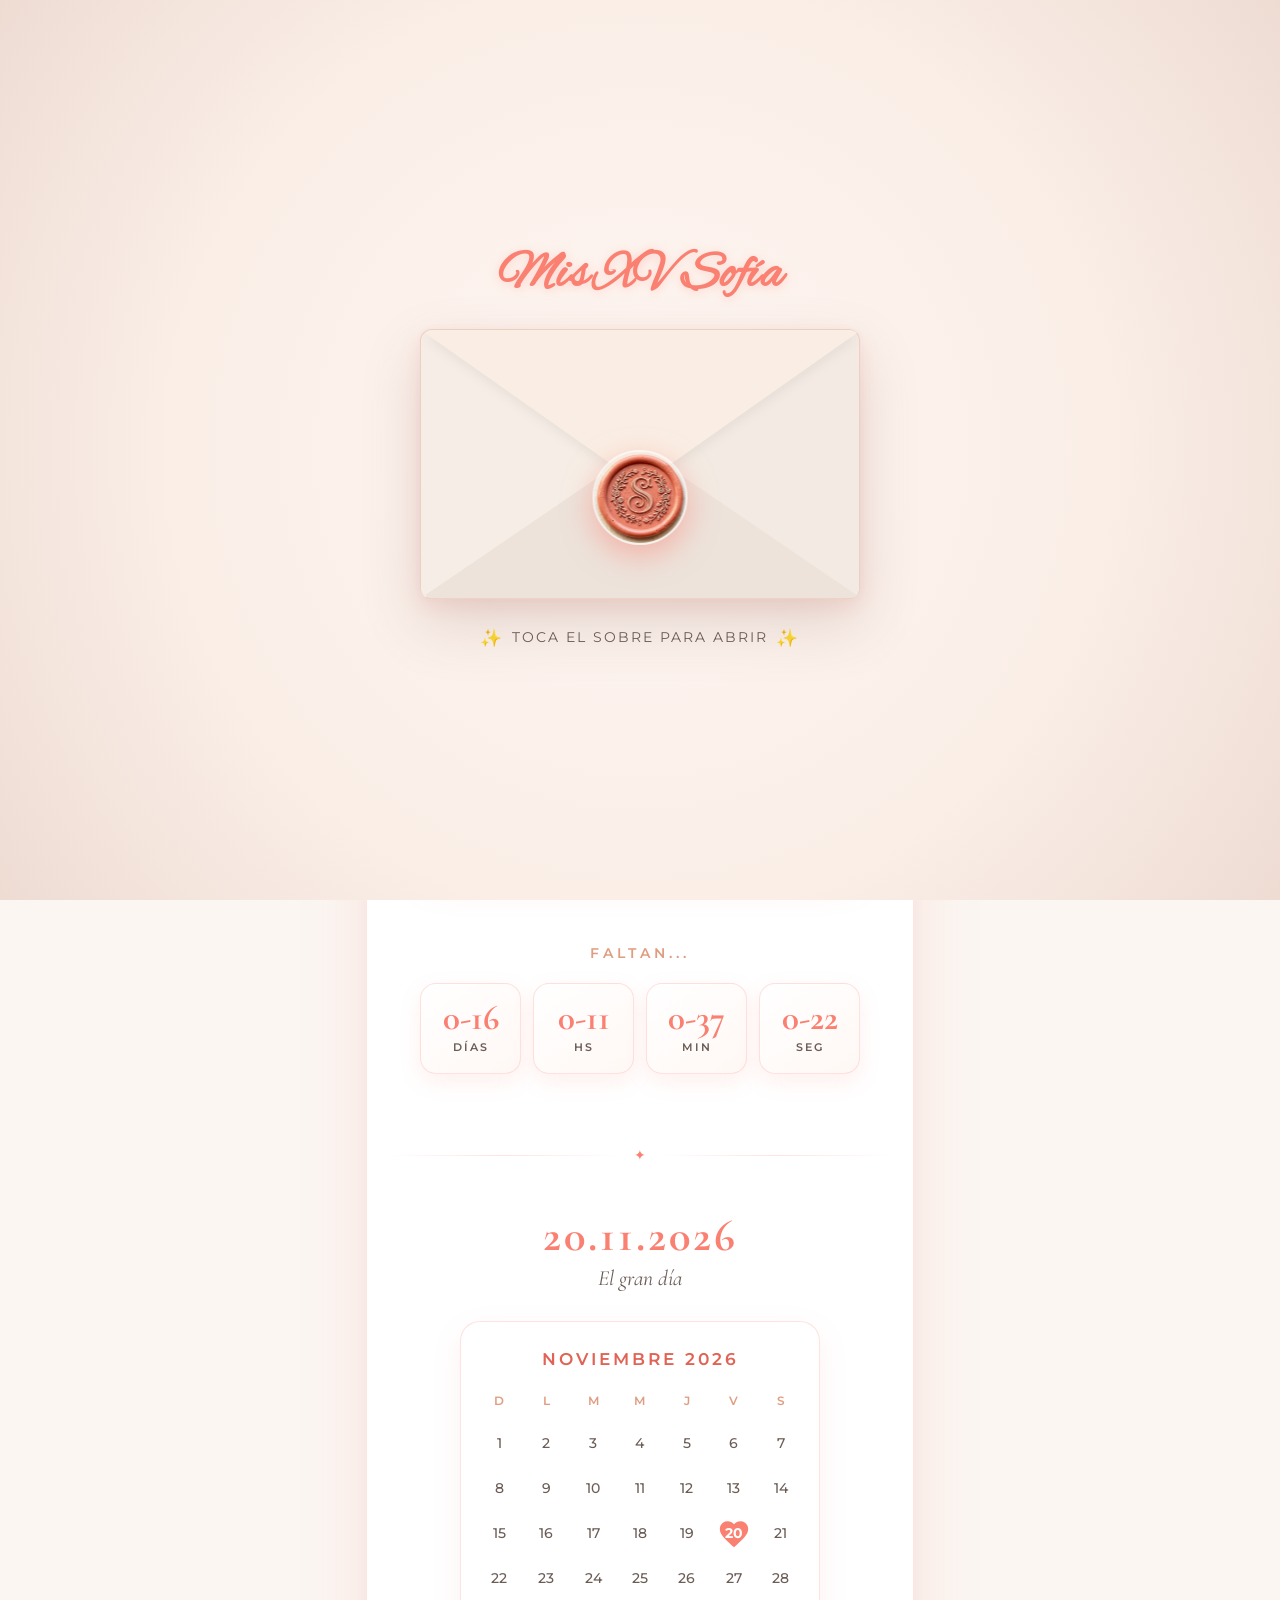
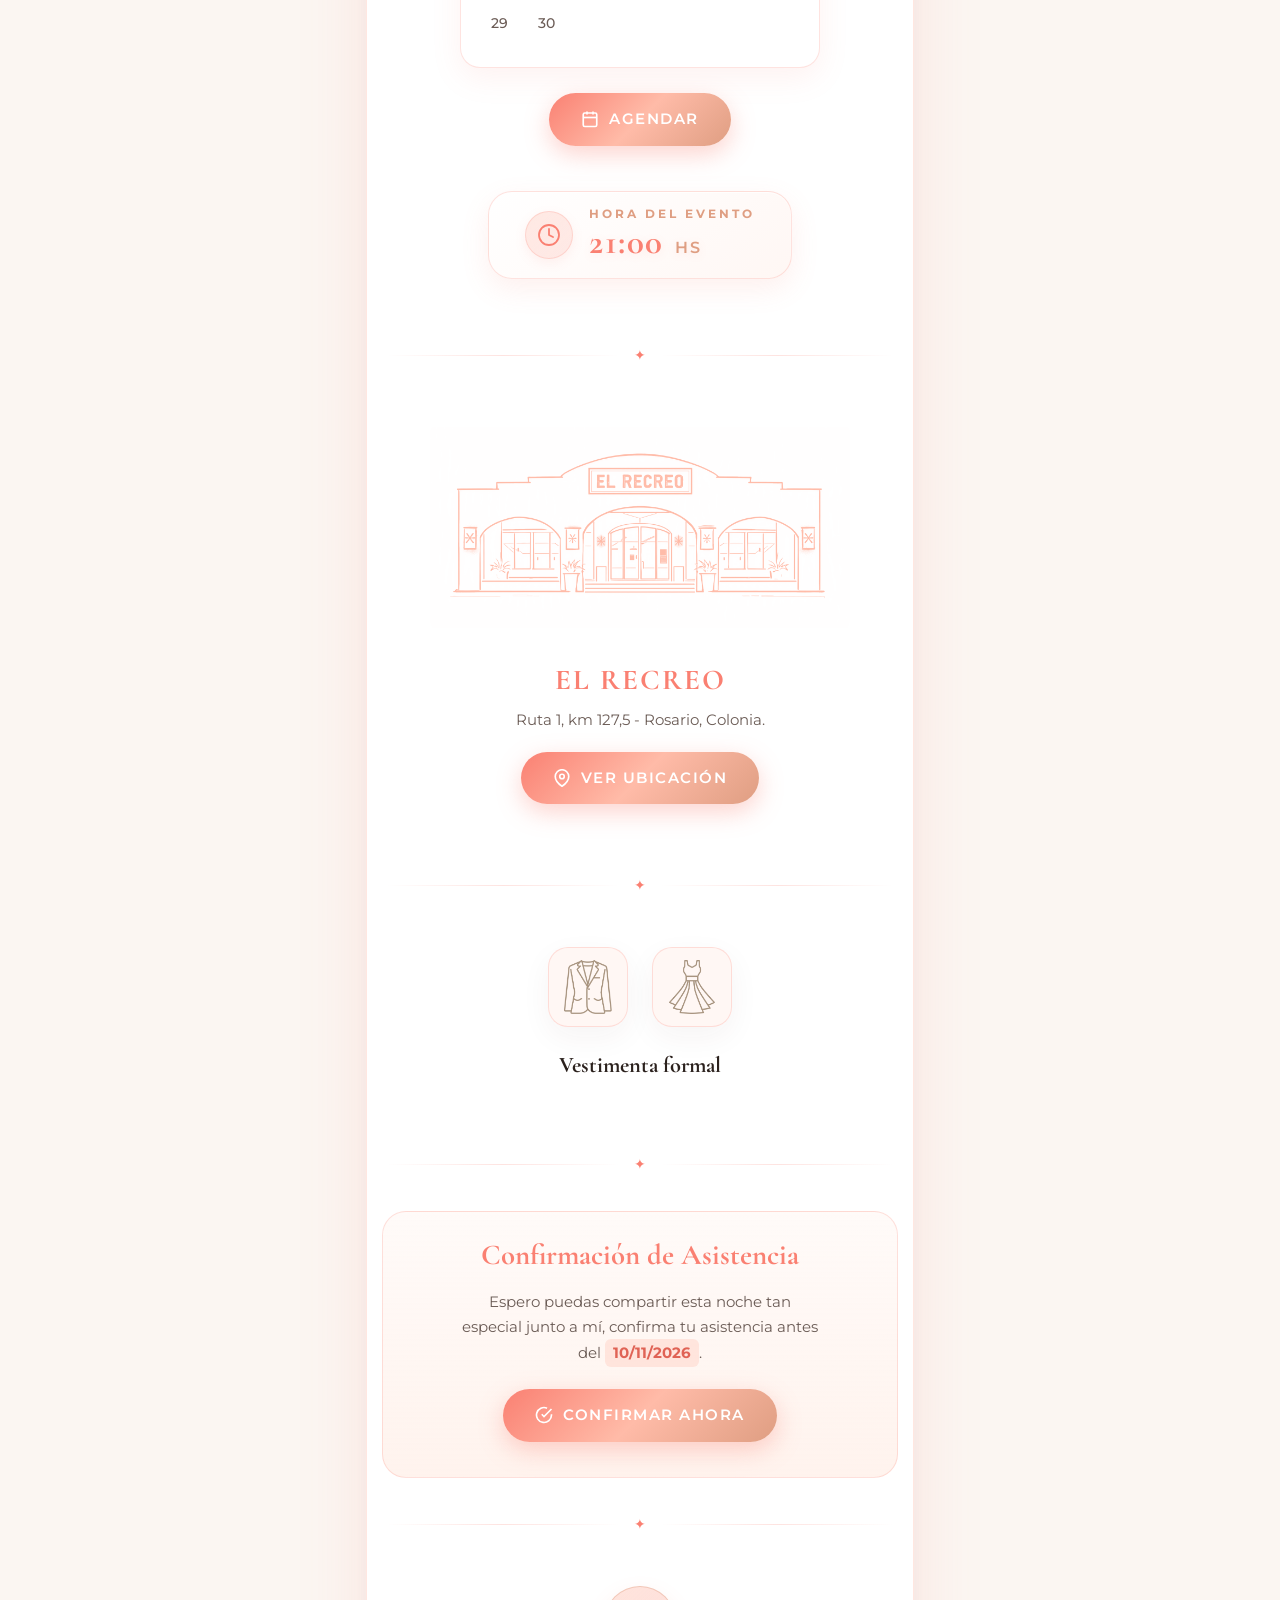
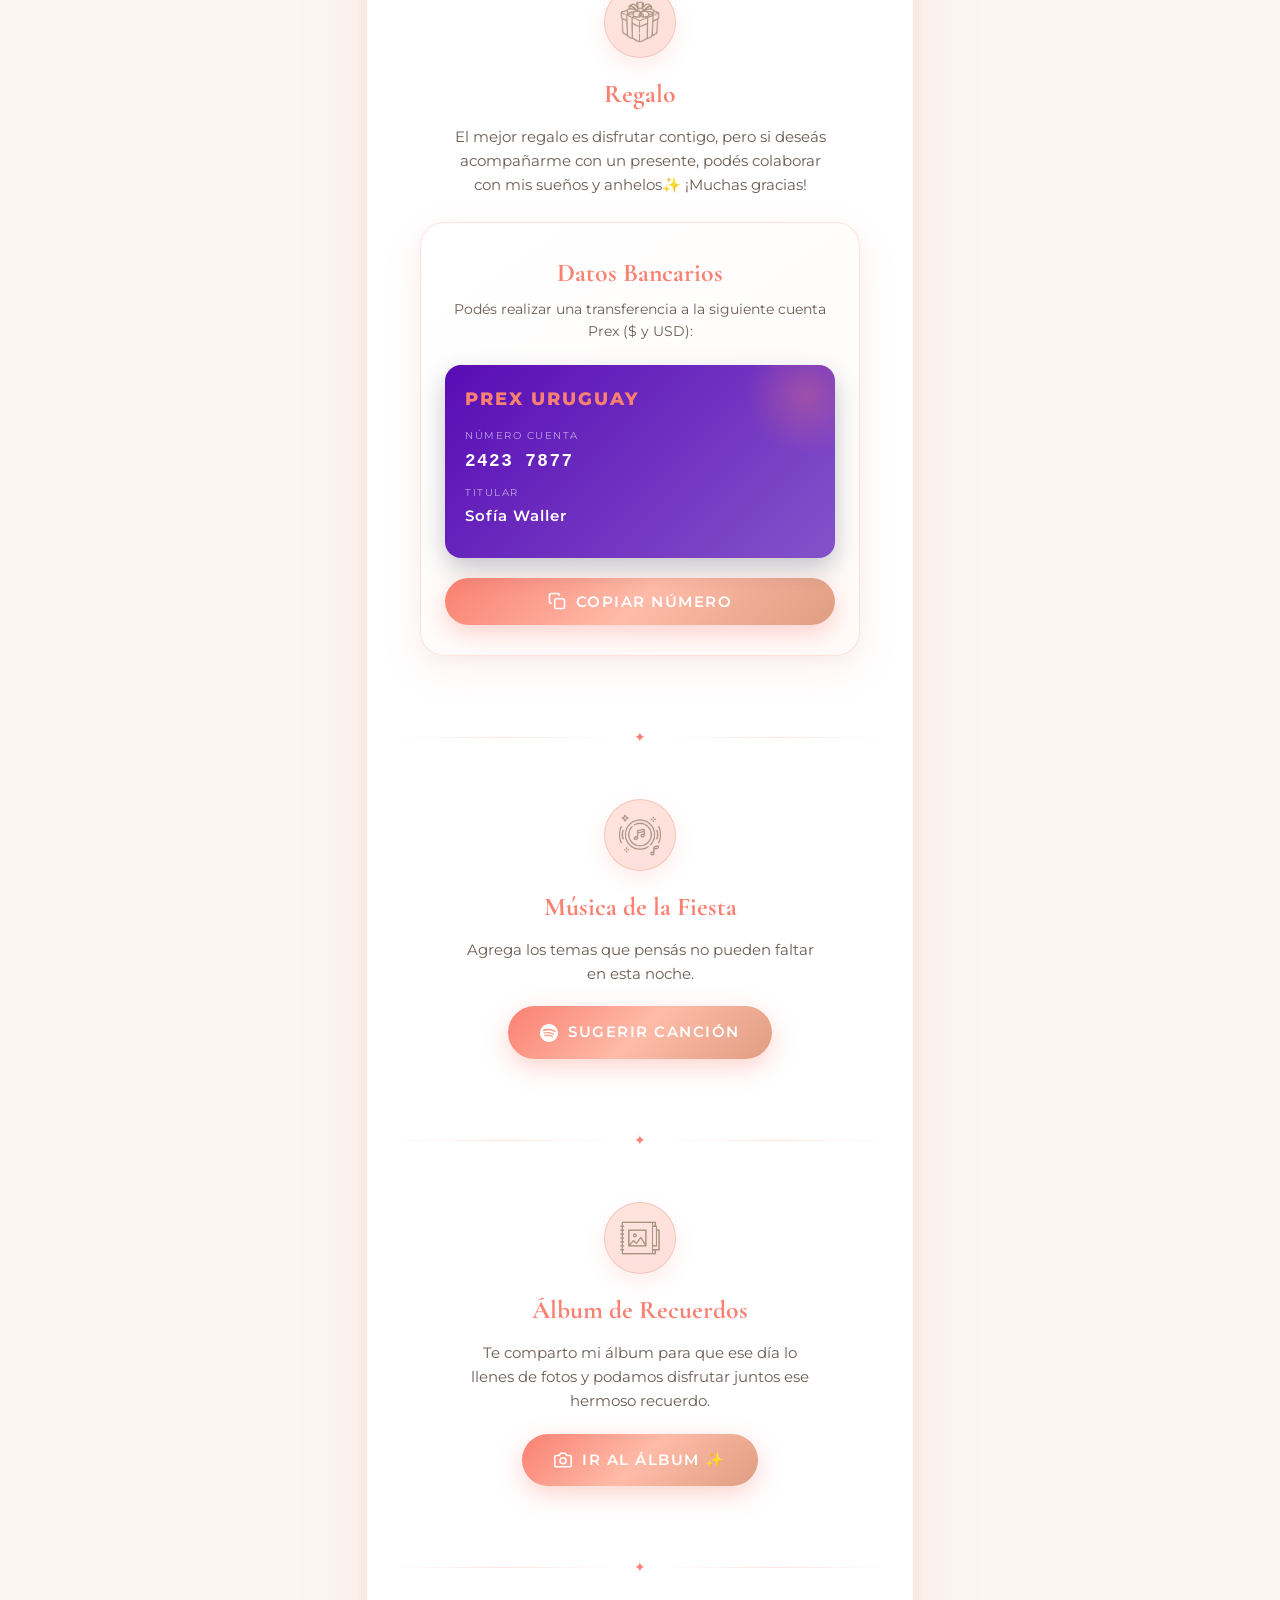
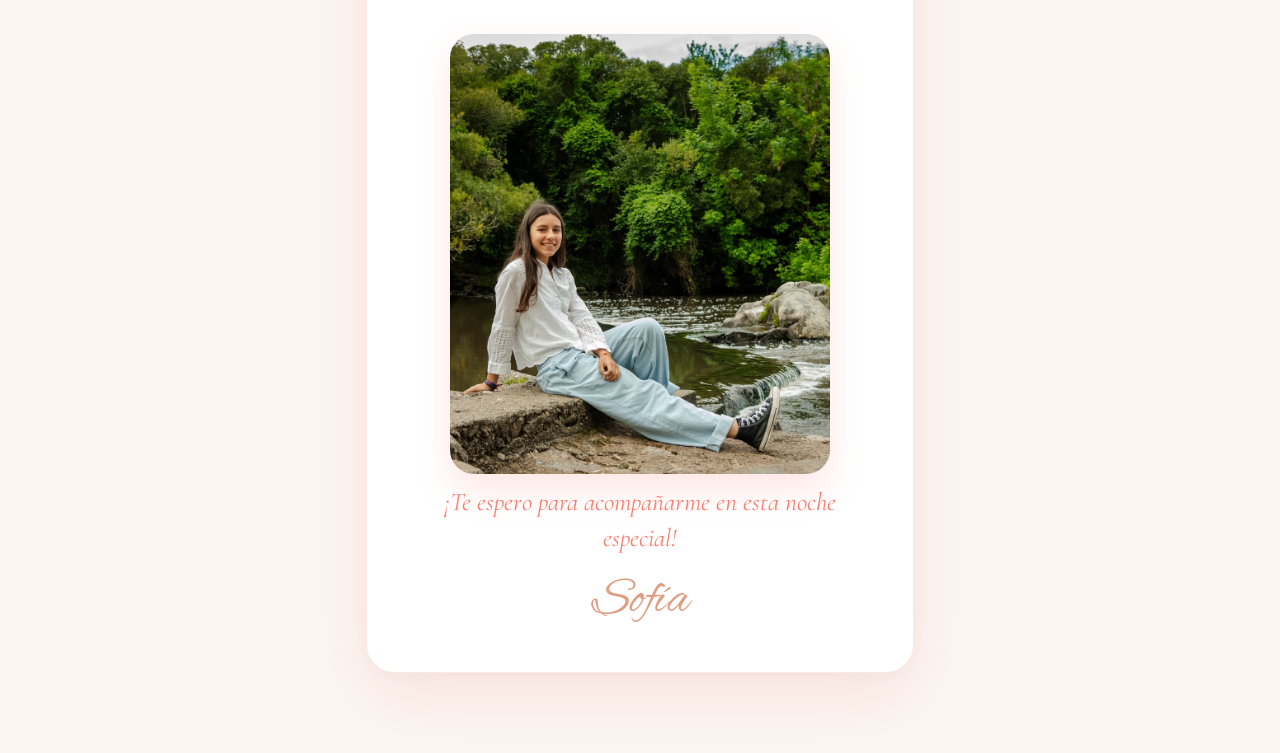
==== commit b0d08c09: "No hipervínculo auto a teléfono" ====
--- a/index.html
+++ b/index.html
@@ -4,6 +4,7 @@
 <head>
     <meta charset="UTF-8">
     <meta name="viewport" content="width=device-width, initial-scale=1.0">
+    <meta name="format-detection" content="telephone=no">
     <title>Mis XV Sofía | 20.11.2026</title>
 
     <meta name="theme-color" content="#fa8072">
